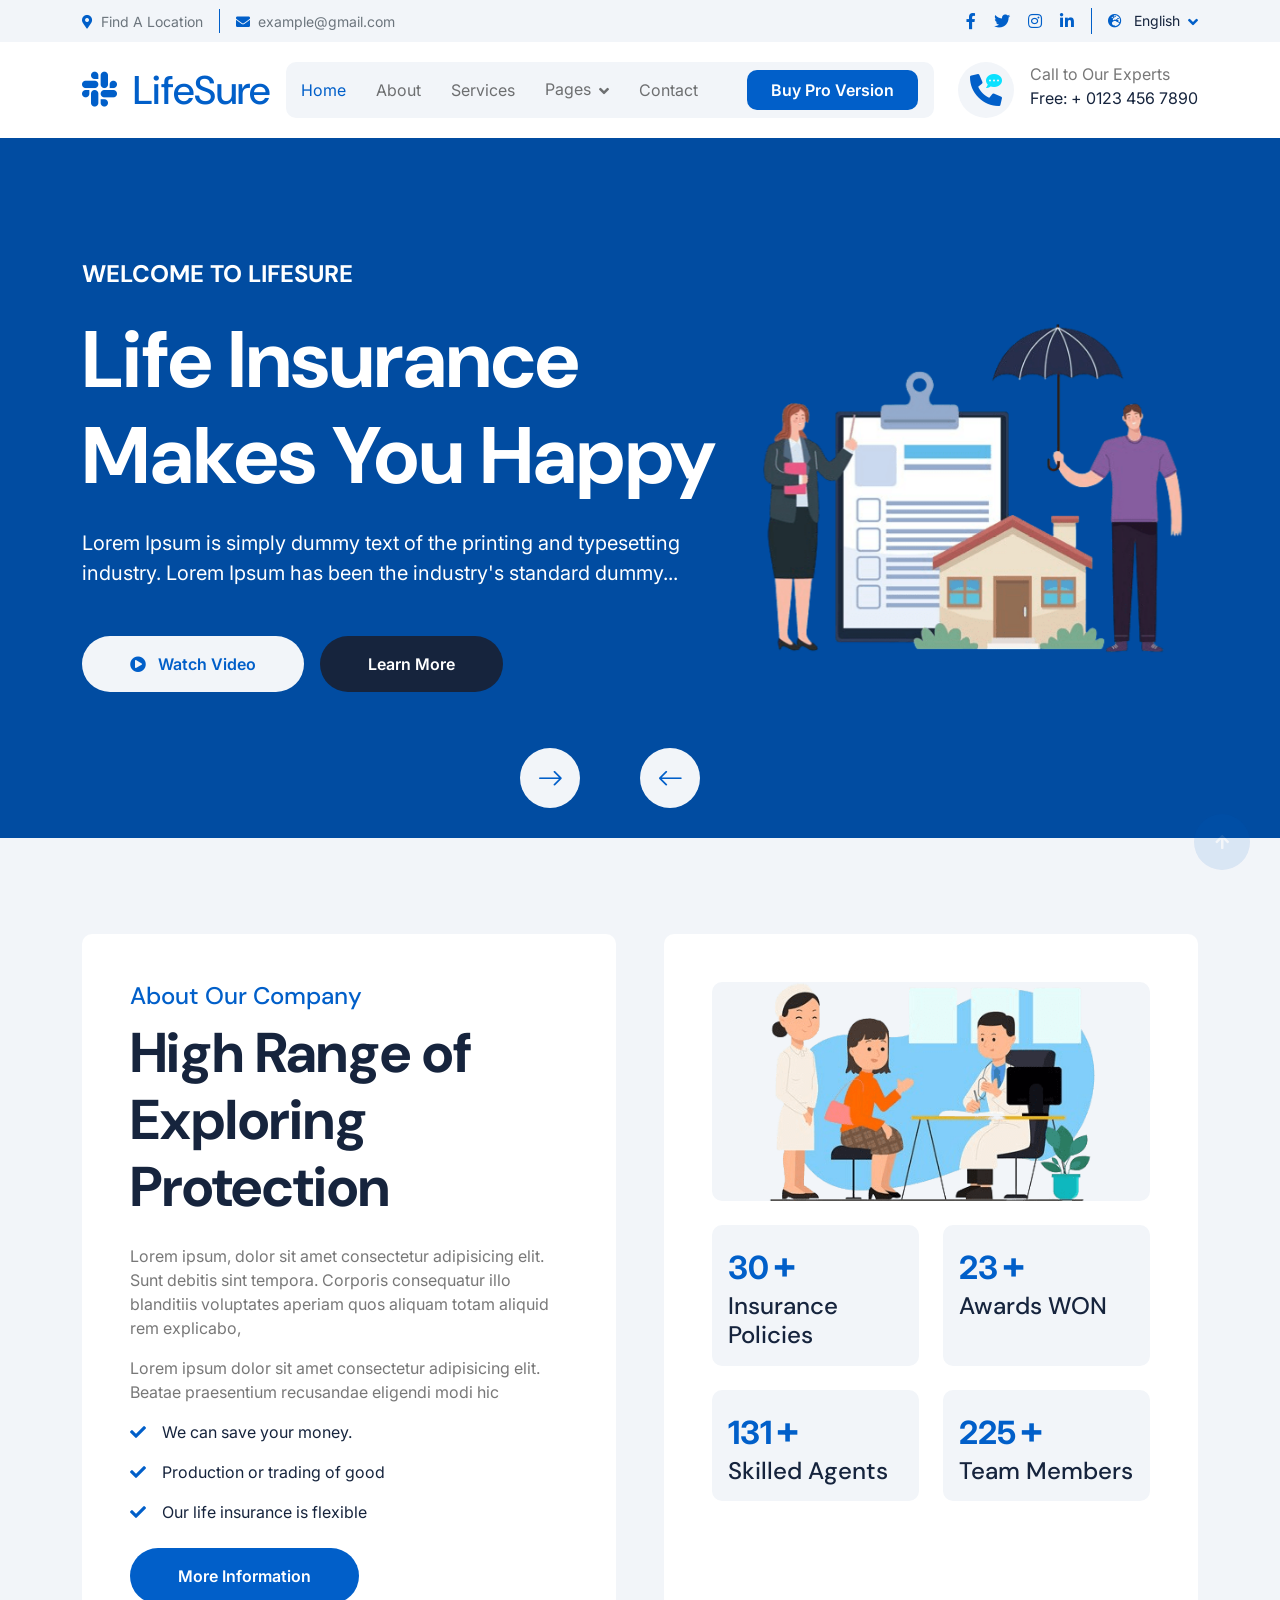
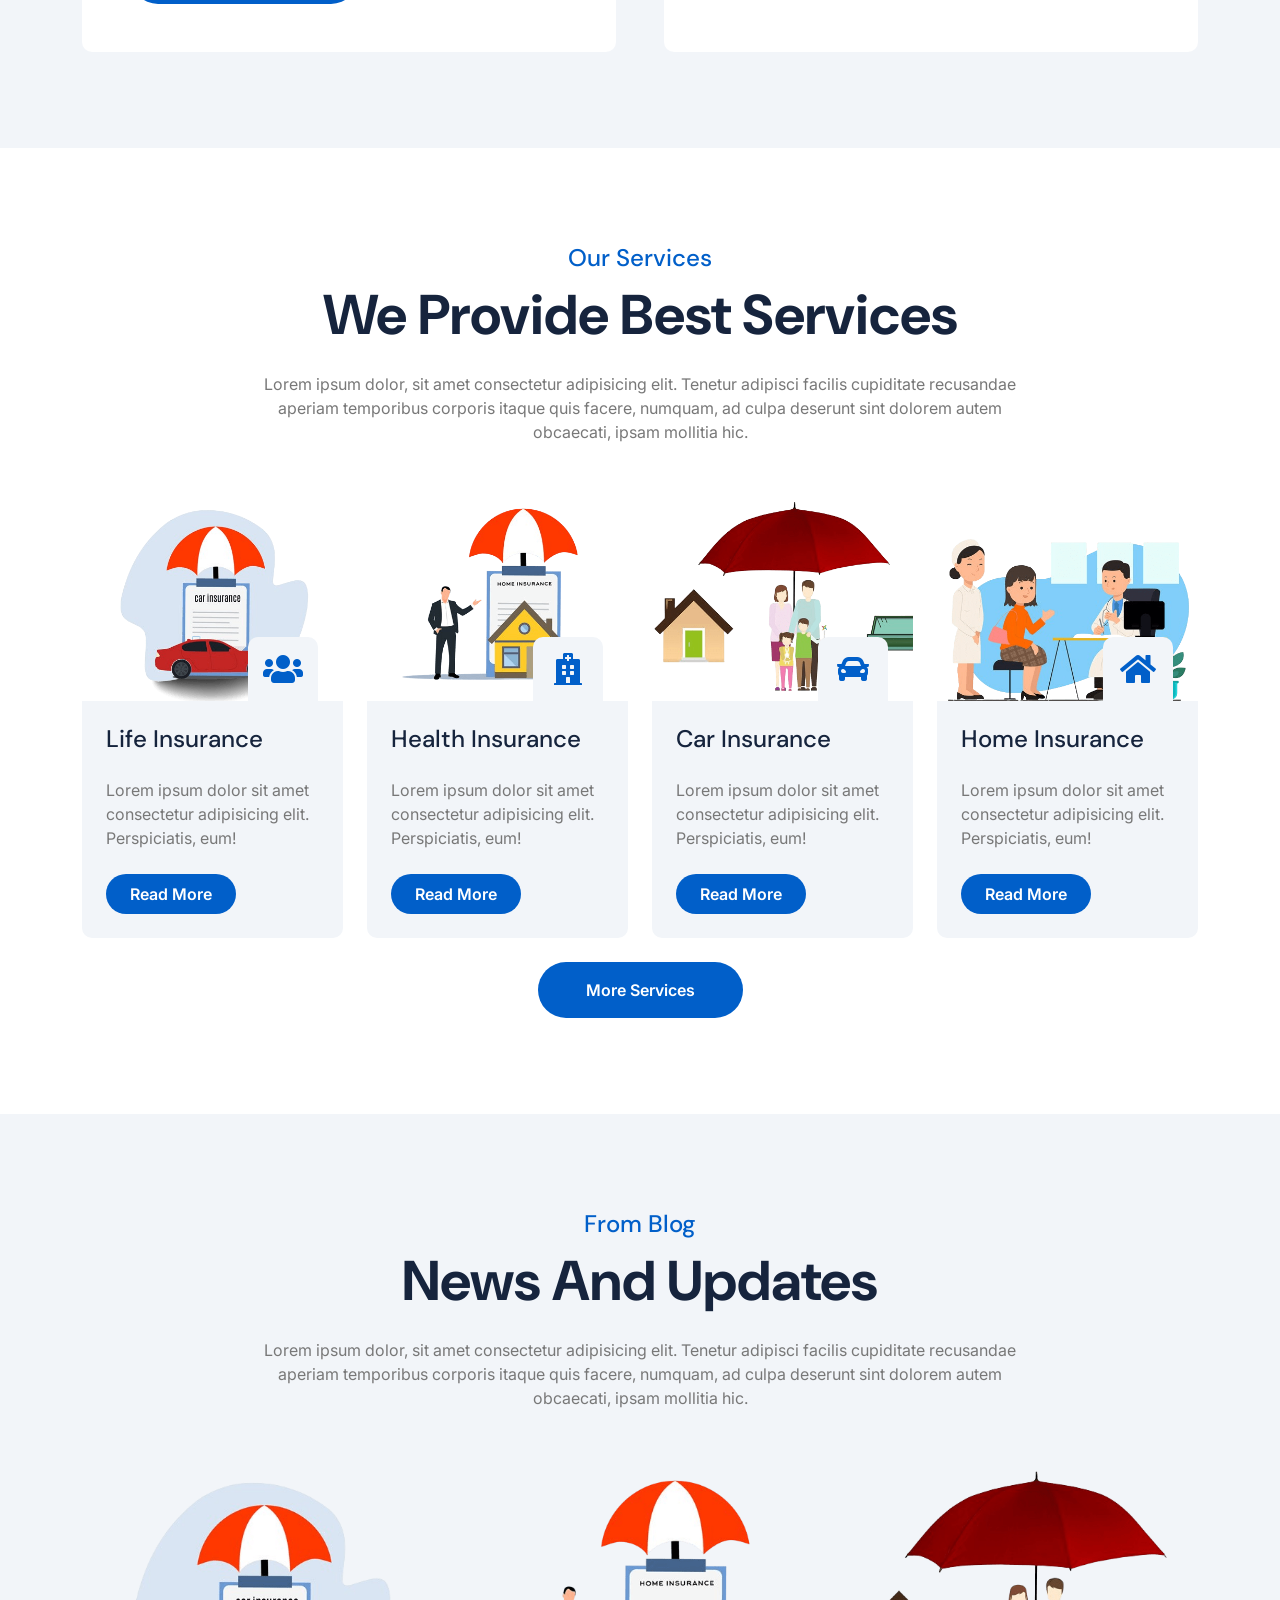
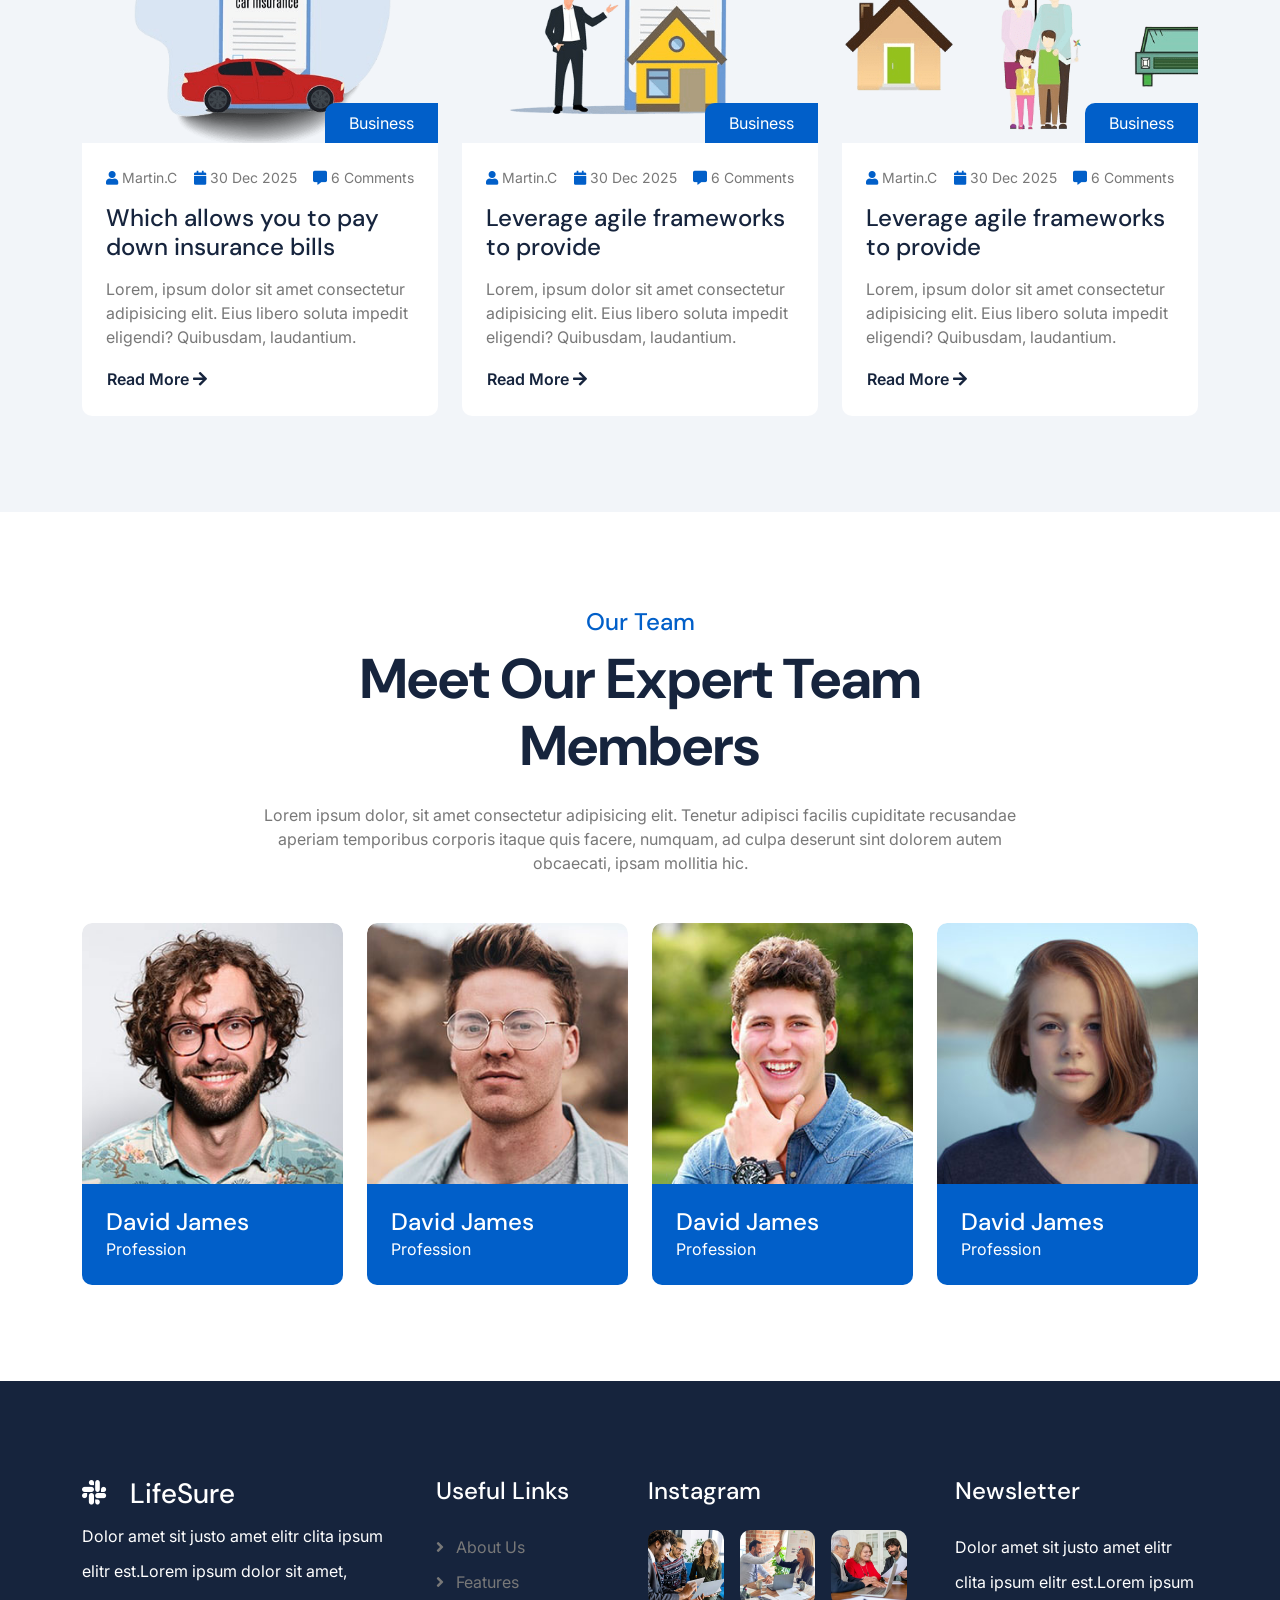
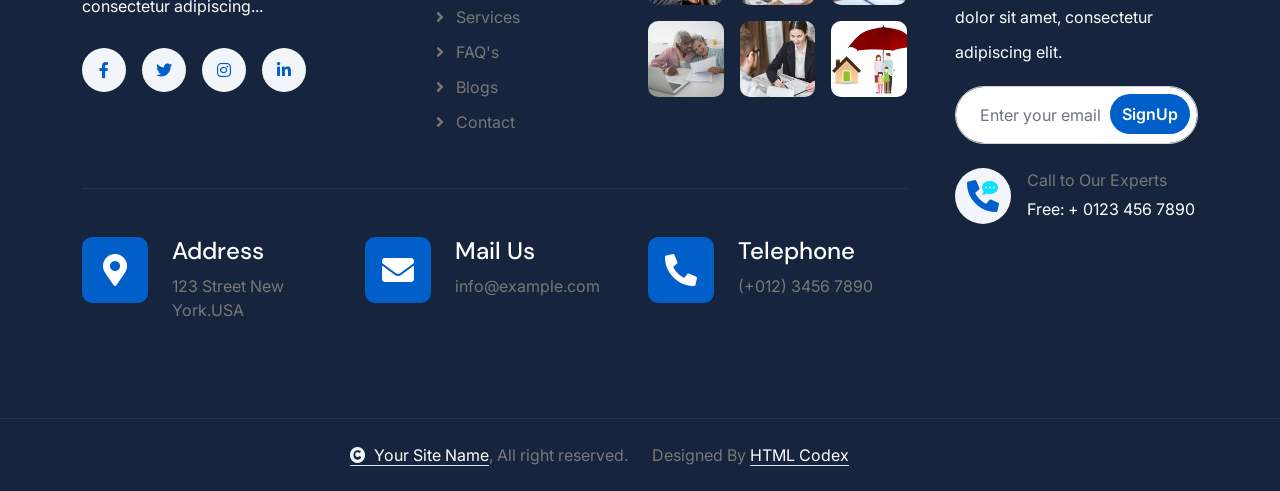
==== index.html @ 74ab8ed5 "initial commit" ====
<!DOCTYPE html>
<html lang="en">

    <head>
        <meta charset="utf-8">
        <title>LifeSure - Life Insurance Website Template</title>
        <meta content="width=device-width, initial-scale=1.0" name="viewport">
        <meta content="" name="keywords">
        <meta content="" name="description">

        <!-- Google Web Fonts -->
        <link rel="preconnect" href="https://fonts.googleapis.com">
        <link rel="preconnect" href="https://fonts.gstatic.com" crossorigin>
        <link href="https://fonts.googleapis.com/css2?family=DM+Sans:ital,opsz,wght@0,9..40,100..1000;1,9..40,100..1000&family=Inter:slnt,wght@-10..0,100..900&display=swap" rel="stylesheet">

        <!-- Icon Font Stylesheet -->
        <link rel="stylesheet" href="https://use.fontawesome.com/releases/v5.15.4/css/all.css"/>
        <link href="https://cdn.jsdelivr.net/npm/bootstrap-icons@1.4.1/font/bootstrap-icons.css" rel="stylesheet">

        <!-- Libraries Stylesheet -->
        <link rel="stylesheet" href="lib/animate/animate.min.css"/>
        <link href="lib/lightbox/css/lightbox.min.css" rel="stylesheet">
        <link href="lib/owlcarousel/assets/owl.carousel.min.css" rel="stylesheet">


        <!-- Customized Bootstrap Stylesheet -->
        <link href="css/bootstrap.min.css" rel="stylesheet">

        <!-- Template Stylesheet -->
        <link href="css/style.css" rel="stylesheet">
    </head>

    <body>

        <!-- Spinner Start -->
        <div id="spinner" class="show bg-white position-fixed translate-middle w-100 vh-100 top-50 start-50 d-flex align-items-center justify-content-center">
            <div class="spinner-border text-primary" style="width: 3rem; height: 3rem;" role="status">
                <span class="sr-only">Loading...</span>
            </div>
        </div>
        <!-- Spinner End -->

        <!-- Topbar Start -->
        <div class="container-fluid topbar px-0 px-lg-4 bg-light py-2 d-none d-lg-block">
            <div class="container">
                <div class="row gx-0 align-items-center">
                    <div class="col-lg-8 text-center text-lg-start mb-lg-0">
                        <div class="d-flex flex-wrap">
                            <div class="border-end border-primary pe-3">
                                <a href="#" class="text-muted small"><i class="fas fa-map-marker-alt text-primary me-2"></i>Find A Location</a>
                            </div>
                            <div class="ps-3">
                                <a href="mailto:example@gmail.com" class="text-muted small"><i class="fas fa-envelope text-primary me-2"></i>example@gmail.com</a>
                            </div>
                        </div>
                    </div>
                    <div class="col-lg-4 text-center text-lg-end">
                        <div class="d-flex justify-content-end">
                            <div class="d-flex border-end border-primary pe-3">
                                <a class="btn p-0 text-primary me-3" href="#"><i class="fab fa-facebook-f"></i></a>
                                <a class="btn p-0 text-primary me-3" href="#"><i class="fab fa-twitter"></i></a>
                                <a class="btn p-0 text-primary me-3" href="#"><i class="fab fa-instagram"></i></a>
                                <a class="btn p-0 text-primary me-0" href="#"><i class="fab fa-linkedin-in"></i></a>
                            </div>
                            <div class="dropdown ms-3">
                                <a href="#" class="dropdown-toggle text-dark" data-bs-toggle="dropdown"><small><i class="fas fa-globe-europe text-primary me-2"></i> English</small></a>
                                <div class="dropdown-menu rounded">
                                    <a href="#" class="dropdown-item">English</a>
                                    <a href="#" class="dropdown-item">Bangla</a>
                                    <a href="#" class="dropdown-item">French</a>
                                    <a href="#" class="dropdown-item">Spanish</a>
                                    <a href="#" class="dropdown-item">Arabic</a>
                                </div>
                            </div>
                        </div>
                    </div>
                </div>
            </div>
        </div>
        <!-- Topbar End -->

        <!-- Navbar & Hero Start -->
        <div class="container-fluid nav-bar px-0 px-lg-4 py-lg-0">
            <div class="container">
                <nav class="navbar navbar-expand-lg navbar-light"> 
                    <a href="#" class="navbar-brand p-0">
                        <h1 class="text-primary mb-0"><i class="fab fa-slack me-2"></i> LifeSure</h1>
                        <!-- <img src="img/logo.png" alt="Logo"> -->
                    </a>
                    <button class="navbar-toggler" type="button" data-bs-toggle="collapse" data-bs-target="#navbarCollapse">
                        <span class="fa fa-bars"></span>
                    </button>
                    <div class="collapse navbar-collapse" id="navbarCollapse">
                        <div class="navbar-nav mx-0 mx-lg-auto">
                            <a href="index.html" class="nav-item nav-link active">Home</a>
                            <a href="about.html" class="nav-item nav-link">About</a>
                            <a href="service.html" class="nav-item nav-link">Services</a>
                            <div class="nav-item dropdown">
                                <a href="#" class="nav-link" data-bs-toggle="dropdown">
                                    <span class="dropdown-toggle">Pages</span>
                                </a>
                                <div class="dropdown-menu">
                                    <a href="blog.html" class="dropdown-item">Our Blog</a>
                                    <a href="team.html" class="dropdown-item">Our team</a>
                                </div>
                            </div>
                            <a href="contact.html" class="nav-item nav-link">Contact</a>
                            <div class="nav-btn px-3">
                                <a href="https://htmlcodex.com/downloading/?item=3422" class="btn btn-primary py-2 px-4 ms-3 flex-shrink-0"> Buy Pro Version</a>
                            </div>
                        </div>
                    </div>
                    <div class="d-none d-xl-flex flex-shrink-0 ps-4">
                        <a href="#" class="btn btn-light btn-lg-square rounded-circle position-relative wow tada" data-wow-delay=".9s">
                            <i class="fa fa-phone-alt fa-2x"></i>
                            <div class="position-absolute" style="top: 7px; right: 12px;">
                                <span><i class="fa fa-comment-dots text-secondary"></i></span>
                            </div>
                        </a>
                        <div class="d-flex flex-column ms-3">
                            <span>Call to Our Experts</span>
                            <a href="tel:+ 0123 456 7890"><span class="text-dark">Free: + 0123 456 7890</span></a>
                        </div>
                    </div>
                </nav>
            </div>
        </div>
        <!-- Navbar & Hero End -->


        <!-- Carousel Start -->
        <div class="header-carousel owl-carousel">
            <div class="header-carousel-item bg-primary">
                <div class="carousel-caption">
                    <div class="container">
                        <div class="row g-4 align-items-center">
                            <div class="col-lg-7 animated fadeInLeft">
                                <div class="text-sm-center text-md-start">
                                    <h4 class="text-white text-uppercase fw-bold mb-4">Welcome To LifeSure</h4>
                                    <h1 class="display-1 text-white mb-4">Life Insurance Makes You Happy</h1>
                                    <p class="mb-5 fs-5">Lorem Ipsum is simply dummy text of the printing and typesetting industry. Lorem Ipsum has been the industry's standard dummy... 
                                    </p>
                                    <div class="d-flex justify-content-center justify-content-md-start flex-shrink-0 mb-4">
                                        <a class="btn btn-light rounded-pill py-3 px-4 px-md-5 me-2" href="#"><i class="fas fa-play-circle me-2"></i> Watch Video</a>
                                        <a class="btn btn-dark rounded-pill py-3 px-4 px-md-5 ms-2" href="#">Learn More</a>
                                    </div>
                                </div>
                            </div>
                            <div class="col-lg-5 animated fadeInRight">
                                <div class="calrousel-img" style="object-fit: cover;">
                                    <img src="img/carousel-2.png" class="img-fluid w-100" alt="">
                                </div>
                            </div>
                        </div>
                    </div>
                </div>
            </div>
            <div class="header-carousel-item bg-primary">
                <div class="carousel-caption">
                    <div class="container">
                        <div class="row gy-4 gy-lg-0 gx-0 gx-lg-5 align-items-center">
                            <div class="col-lg-5 animated fadeInLeft">
                                <div class="calrousel-img">
                                    <img src="img/carousel-2.png" class="img-fluid w-100" alt="">
                                </div>
                            </div>
                            <div class="col-lg-7 animated fadeInRight">
                                <div class="text-sm-center text-md-end">
                                    <h4 class="text-white text-uppercase fw-bold mb-4">Welcome To LifeSure</h4>
                                    <h1 class="display-1 text-white mb-4">Life Insurance Makes You Happy</h1>
                                    <p class="mb-5 fs-5">Lorem Ipsum is simply dummy text of the printing and typesetting industry. Lorem Ipsum has been the industry's standard dummy... 
                                    </p>
                                    <div class="d-flex justify-content-center justify-content-md-end flex-shrink-0 mb-4">
                                        <a class="btn btn-light rounded-pill py-3 px-4 px-md-5 me-2" href="#"><i class="fas fa-play-circle me-2"></i> Watch Video</a>
                                        <a class="btn btn-dark rounded-pill py-3 px-4 px-md-5 ms-2" href="#">Learn More</a>
                                    </div>
                                </div>
                            </div>
                        </div>
                    </div>
                </div>
            </div>
        </div>
        <!-- Carousel End -->

        <!-- About Start -->
        <div class="container-fluid bg-light about py-5">
            <div class="container py-5">
                <div class="row g-5">
                    <div class="col-xl-6 wow fadeInLeft" data-wow-delay="0.2s">
                        <div class="about-item-content bg-white rounded p-5 h-100">
                            <h4 class="text-primary">About Our Company</h4>
                            <h1 class="display-4 mb-4">High Range of Exploring Protection</h1>
                            <p>Lorem ipsum, dolor sit amet consectetur adipisicing elit. Sunt debitis sint tempora. Corporis consequatur illo blanditiis voluptates aperiam quos aliquam totam aliquid rem explicabo,
                            </p>
                            <p>Lorem ipsum dolor sit amet consectetur adipisicing elit. Beatae praesentium recusandae eligendi modi hic
                            </p>
                            <p class="text-dark"><i class="fa fa-check text-primary me-3"></i>We can save your money.</p>
                            <p class="text-dark"><i class="fa fa-check text-primary me-3"></i>Production or trading of good</p>
                            <p class="text-dark mb-4"><i class="fa fa-check text-primary me-3"></i>Our life insurance is flexible</p>
                            <a class="btn btn-primary rounded-pill py-3 px-5" href="#">More Information</a>
                        </div>
                    </div>
                    <div class="col-xl-6 wow fadeInRight" data-wow-delay="0.2s">
                        <div class="bg-white rounded p-5 h-100">
                            <div class="row g-4 justify-content-center">
                                <div class="col-12">
                                    <div class="rounded bg-light">
                                        <img src="img/about-1.png" class="img-fluid rounded w-100" alt="">
                                    </div>
                                </div>
                                <div class="col-sm-6">
                                    <div class="counter-item bg-light rounded p-3 h-100">
                                        <div class="counter-counting">
                                            <span class="text-primary fs-2 fw-bold" data-toggle="counter-up">129</span>
                                            <span class="h1 fw-bold text-primary">+</span>
                                        </div>
                                        <h4 class="mb-0 text-dark">Insurance Policies</h4>
                                    </div>
                                </div>
                                <div class="col-sm-6">
                                    <div class="counter-item bg-light rounded p-3 h-100">
                                        <div class="counter-counting">
                                            <span class="text-primary fs-2 fw-bold" data-toggle="counter-up">99</span>
                                            <span class="h1 fw-bold text-primary">+</span>
                                        </div>
                                        <h4 class="mb-0 text-dark">Awards WON</h4>
                                    </div>
                                </div>
                                <div class="col-sm-6">
                                    <div class="counter-item bg-light rounded p-3 h-100">
                                        <div class="counter-counting">
                                            <span class="text-primary fs-2 fw-bold" data-toggle="counter-up">556</span>
                                            <span class="h1 fw-bold text-primary">+</span>
                                        </div>
                                        <h4 class="mb-0 text-dark">Skilled Agents</h4>
                                    </div>
                                </div>
                                <div class="col-sm-6">
                                    <div class="counter-item bg-light rounded p-3 h-100">
                                        <div class="counter-counting">
                                            <span class="text-primary fs-2 fw-bold" data-toggle="counter-up">967</span>
                                            <span class="h1 fw-bold text-primary">+</span>
                                        </div>
                                        <h4 class="mb-0 text-dark">Team Members</h4>
                                    </div>
                                </div>
                            </div>
                        </div>
                    </div>
                </div>
            </div>
        </div>
        <!-- About End -->

        <!-- Service Start -->
        <div class="container-fluid service py-5">
            <div class="container py-5">
                <div class="text-center mx-auto pb-5 wow fadeInUp" data-wow-delay="0.2s" style="max-width: 800px;">
                    <h4 class="text-primary">Our Services</h4>
                    <h1 class="display-4 mb-4">We Provide Best Services</h1>
                    <p class="mb-0">Lorem ipsum dolor, sit amet consectetur adipisicing elit. Tenetur adipisci facilis cupiditate recusandae aperiam temporibus corporis itaque quis facere, numquam, ad culpa deserunt sint dolorem autem obcaecati, ipsam mollitia hic.
                    </p>
                </div>
                <div class="row g-4 justify-content-center">
                    <div class="col-md-6 col-lg-6 col-xl-3 wow fadeInUp" data-wow-delay="0.2s">
                        <div class="service-item">
                            <div class="service-img">
                                <img src="img/blog-1.png" class="img-fluid rounded-top w-100" alt="">
                                <div class="service-icon p-3">
                                    <i class="fa fa-users fa-2x"></i>
                                </div>
                            </div>
                            <div class="service-content p-4">
                                <div class="service-content-inner">
                                    <a href="#" class="d-inline-block h4 mb-4">Life Insurance</a>
                                    <p class="mb-4">Lorem ipsum dolor sit amet consectetur adipisicing elit. Perspiciatis, eum!</p>
                                    <a class="btn btn-primary rounded-pill py-2 px-4" href="#">Read More</a>
                                </div>
                            </div>
                        </div>
                    </div>
                    <div class="col-md-6 col-lg-6 col-xl-3 wow fadeInUp" data-wow-delay="0.4s">
                        <div class="service-item">
                            <div class="service-img">
                                <img src="img/blog-2.png" class="img-fluid rounded-top w-100" alt="">
                                <div class="service-icon p-3">
                                    <i class="fa fa-hospital fa-2x"></i>
                                </div>
                            </div>
                            <div class="service-content p-4">
                                <div class="service-content-inner">
                                    <a href="#" class="d-inline-block h4 mb-4">Health Insurance</a>
                                    <p class="mb-4">Lorem ipsum dolor sit amet consectetur adipisicing elit. Perspiciatis, eum!</p>
                                    <a class="btn btn-primary rounded-pill py-2 px-4" href="#">Read More</a>
                                </div>
                            </div>
                        </div>
                    </div>
                    <div class="col-md-6 col-lg-6 col-xl-3 wow fadeInUp" data-wow-delay="0.6s">
                        <div class="service-item">
                            <div class="service-img">
                                <img src="img/blog-3.png" class="img-fluid rounded-top w-100" alt="">
                                <div class="service-icon p-3">
                                    <i class="fa fa-car fa-2x"></i>
                                </div>
                            </div>
                            <div class="service-content p-4">
                                <div class="service-content-inner">
                                    <a href="#" class="d-inline-block h4 mb-4">Car Insurance</a>
                                    <p class="mb-4">Lorem ipsum dolor sit amet consectetur adipisicing elit. Perspiciatis, eum!</p>
                                    <a class="btn btn-primary rounded-pill py-2 px-4" href="#">Read More</a>
                                </div>
                            </div>
                        </div>
                    </div>
                    <div class="col-md-6 col-lg-6 col-xl-3 wow fadeInUp" data-wow-delay="0.8s">
                        <div class="service-item">
                            <div class="service-img">
                                <img src="img/blog-4.png" class="img-fluid rounded-top w-100" alt="">
                                <div class="service-icon p-3">
                                    <i class="fa fa-home fa-2x"></i>
                                </div>
                            </div>
                            <div class="service-content p-4">
                                <div class="service-content-inner">
                                    <a href="#" class="d-inline-block h4 mb-4">Home Insurance</a>
                                    <p class="mb-4">Lorem ipsum dolor sit amet consectetur adipisicing elit. Perspiciatis, eum!</p>
                                    <a class="btn btn-primary rounded-pill py-2 px-4" href="#">Read More</a>
                                </div>
                            </div>
                        </div>
                    </div>
                    <div class="col-12 text-center wow fadeInUp" data-wow-delay="0.2s">
                        <a class="btn btn-primary rounded-pill py-3 px-5" href="#">More Services</a>
                    </div>
                </div>
            </div>
        </div>
        <!-- Service End -->

        <!-- Blog Start -->
        <div class="container-fluid blog bg-light py-5">
            <div class="container py-5">
                <div class="text-center mx-auto pb-5 wow fadeInUp" data-wow-delay="0.2s" style="max-width: 800px;">
                    <h4 class="text-primary">From Blog</h4>
                    <h1 class="display-4 mb-4">News And Updates</h1>
                    <p class="mb-0">Lorem ipsum dolor, sit amet consectetur adipisicing elit. Tenetur adipisci facilis cupiditate recusandae aperiam temporibus corporis itaque quis facere, numquam, ad culpa deserunt sint dolorem autem obcaecati, ipsam mollitia hic.
                    </p>
                </div>
                <div class="row g-4 justify-content-center">
                    <div class="col-lg-6 col-xl-4 wow fadeInUp" data-wow-delay="0.2s">
                        <div class="blog-item">
                            <div class="blog-img">
                                <img src="img/blog-1.png" class="img-fluid rounded-top w-100" alt="">
                                <div class="blog-categiry py-2 px-4">
                                    <span>Business</span>
                                </div>
                            </div>
                            <div class="blog-content p-4">
                                <div class="blog-comment d-flex justify-content-between mb-3">
                                    <div class="small"><span class="fa fa-user text-primary"></span> Martin.C</div>
                                    <div class="small"><span class="fa fa-calendar text-primary"></span> 30 Dec 2025</div>
                                    <div class="small"><span class="fa fa-comment-alt text-primary"></span> 6 Comments</div>
                                </div>
                                <a href="#" class="h4 d-inline-block mb-3">Which allows you to pay down insurance bills</a>
                                <p class="mb-3">Lorem, ipsum dolor sit amet consectetur adipisicing elit. Eius libero soluta impedit eligendi? Quibusdam, laudantium.</p>
                                <a href="#" class="btn p-0">Read More  <i class="fa fa-arrow-right"></i></a>
                            </div>
                        </div>
                    </div>
                    <div class="col-lg-6 col-xl-4 wow fadeInUp" data-wow-delay="0.4s">
                        <div class="blog-item">
                            <div class="blog-img">
                                <img src="img/blog-2.png" class="img-fluid rounded-top w-100" alt="">
                                <div class="blog-categiry py-2 px-4">
                                    <span>Business</span>
                                </div>
                            </div>
                            <div class="blog-content p-4">
                                <div class="blog-comment d-flex justify-content-between mb-3">
                                    <div class="small"><span class="fa fa-user text-primary"></span> Martin.C</div>
                                    <div class="small"><span class="fa fa-calendar text-primary"></span> 30 Dec 2025</div>
                                    <div class="small"><span class="fa fa-comment-alt text-primary"></span> 6 Comments</div>
                                </div>
                                <a href="#" class="h4 d-inline-block mb-3">Leverage agile frameworks to provide</a>
                                <p class="mb-3">Lorem, ipsum dolor sit amet consectetur adipisicing elit. Eius libero soluta impedit eligendi? Quibusdam, laudantium.</p>
                                <a href="#" class="btn p-0">Read More  <i class="fa fa-arrow-right"></i></a>
                            </div>
                        </div>
                    </div>
                    <div class="col-lg-6 col-xl-4 wow fadeInUp" data-wow-delay="0.6s">
                        <div class="blog-item">
                            <div class="blog-img">
                                <img src="img/blog-3.png" class="img-fluid rounded-top w-100" alt="">
                                <div class="blog-categiry py-2 px-4">
                                    <span>Business</span>
                                </div>
                            </div>
                            <div class="blog-content p-4">
                                <div class="blog-comment d-flex justify-content-between mb-3">
                                    <div class="small"><span class="fa fa-user text-primary"></span> Martin.C</div>
                                    <div class="small"><span class="fa fa-calendar text-primary"></span> 30 Dec 2025</div>
                                    <div class="small"><span class="fa fa-comment-alt text-primary"></span> 6 Comments</div>
                                </div>
                                <a href="#" class="h4 d-inline-block mb-3">Leverage agile frameworks to provide</a>
                                <p class="mb-3">Lorem, ipsum dolor sit amet consectetur adipisicing elit. Eius libero soluta impedit eligendi? Quibusdam, laudantium.</p>
                                <a href="#" class="btn p-0">Read More  <i class="fa fa-arrow-right"></i></a>
                            </div>
                        </div>
                    </div>
                </div>
            </div>
        </div>
        <!-- Blog End -->

        <!-- Team Start -->
        <div class="container-fluid team py-5">
            <div class="container py-5">
                <div class="text-center mx-auto pb-5 wow fadeInUp" data-wow-delay="0.2s" style="max-width: 800px;">
                    <h4 class="text-primary">Our Team</h4>
                    <h1 class="display-4 mb-4">Meet Our Expert Team Members</h1>
                    <p class="mb-0">Lorem ipsum dolor, sit amet consectetur adipisicing elit. Tenetur adipisci facilis cupiditate recusandae aperiam temporibus corporis itaque quis facere, numquam, ad culpa deserunt sint dolorem autem obcaecati, ipsam mollitia hic.
                    </p>
                </div>
                <div class="row g-4">
                    <div class="col-md-6 col-lg-6 col-xl-3 wow fadeInUp" data-wow-delay="0.2s">
                        <div class="team-item">
                            <div class="team-img">
                                <img src="img/team-1.jpg" class="img-fluid rounded-top w-100" alt="">
                                <div class="team-icon">
                                    <a class="btn btn-primary btn-sm-square rounded-pill mb-2" href=""><i class="fab fa-facebook-f"></i></a>
                                    <a class="btn btn-primary btn-sm-square rounded-pill mb-2" href=""><i class="fab fa-twitter"></i></a>
                                    <a class="btn btn-primary btn-sm-square rounded-pill mb-2" href=""><i class="fab fa-linkedin-in"></i></a>
                                    <a class="btn btn-primary btn-sm-square rounded-pill mb-0" href=""><i class="fab fa-instagram"></i></a>
                                </div>
                            </div>
                            <div class="team-title p-4">
                                <h4 class="mb-0">David James</h4>
                                <p class="mb-0">Profession</p>
                            </div>
                        </div>
                    </div>
                    <div class="col-md-6 col-lg-6 col-xl-3 wow fadeInUp" data-wow-delay="0.4s">
                        <div class="team-item">
                            <div class="team-img">
                                <img src="img/team-2.jpg" class="img-fluid rounded-top w-100" alt="">
                                <div class="team-icon">
                                    <a class="btn btn-primary btn-sm-square rounded-pill mb-2" href=""><i class="fab fa-facebook-f"></i></a>
                                    <a class="btn btn-primary btn-sm-square rounded-pill mb-2" href=""><i class="fab fa-twitter"></i></a>
                                    <a class="btn btn-primary btn-sm-square rounded-pill mb-2" href=""><i class="fab fa-linkedin-in"></i></a>
                                    <a class="btn btn-primary btn-sm-square rounded-pill mb-0" href=""><i class="fab fa-instagram"></i></a>
                                </div>
                            </div>
                            <div class="team-title p-4">
                                <h4 class="mb-0">David James</h4>
                                <p class="mb-0">Profession</p>
                            </div>
                        </div>
                    </div>
                    <div class="col-md-6 col-lg-6 col-xl-3 wow fadeInUp" data-wow-delay="0.6s">
                        <div class="team-item">
                            <div class="team-img">
                                <img src="img/team-3.jpg" class="img-fluid rounded-top w-100" alt="">
                                <div class="team-icon">
                                    <a class="btn btn-primary btn-sm-square rounded-pill mb-2" href=""><i class="fab fa-facebook-f"></i></a>
                                    <a class="btn btn-primary btn-sm-square rounded-pill mb-2" href=""><i class="fab fa-twitter"></i></a>
                                    <a class="btn btn-primary btn-sm-square rounded-pill mb-2" href=""><i class="fab fa-linkedin-in"></i></a>
                                    <a class="btn btn-primary btn-sm-square rounded-pill mb-0" href=""><i class="fab fa-instagram"></i></a>
                                </div>
                            </div>
                            <div class="team-title p-4">
                                <h4 class="mb-0">David James</h4>
                                <p class="mb-0">Profession</p>
                            </div>
                        </div>
                    </div>
                    <div class="col-md-6 col-lg-6 col-xl-3 wow fadeInUp" data-wow-delay="0.8s">
                        <div class="team-item">
                            <div class="team-img">
                                <img src="img/team-4.jpg" class="img-fluid rounded-top w-100" alt="">
                                <div class="team-icon">
                                    <a class="btn btn-primary btn-sm-square rounded-pill mb-2" href=""><i class="fab fa-facebook-f"></i></a>
                                    <a class="btn btn-primary btn-sm-square rounded-pill mb-2" href=""><i class="fab fa-twitter"></i></a>
                                    <a class="btn btn-primary btn-sm-square rounded-pill mb-2" href=""><i class="fab fa-linkedin-in"></i></a>
                                    <a class="btn btn-primary btn-sm-square rounded-pill mb-0" href=""><i class="fab fa-instagram"></i></a>
                                </div>
                            </div>
                            <div class="team-title p-4">
                                <h4 class="mb-0">David James</h4>
                                <p class="mb-0">Profession</p>
                            </div>
                        </div>
                    </div>
                </div>
            </div>
        </div>
        <!-- Team End -->


        <!-- Footer Start -->
        <div class="container-fluid footer py-5 wow fadeIn" data-wow-delay="0.2s">
            <div class="container py-5">
                <div class="row g-5">
                    <div class="col-xl-9">
                        <div class="mb-5">
                            <div class="row g-4">
                                <div class="col-md-6 col-lg-6 col-xl-5">
                                    <div class="footer-item">
                                        <a href="index.html" class="p-0">
                                            <h3 class="text-white"><i class="fab fa-slack me-3"></i> LifeSure</h3>
                                            <!-- <img src="img/logo.png" alt="Logo"> -->
                                        </a>
                                        <p class="text-white mb-4">Dolor amet sit justo amet elitr clita ipsum elitr est.Lorem ipsum dolor sit amet, consectetur adipiscing...</p>
                                        <div class="footer-btn d-flex">
                                            <a class="btn btn-md-square rounded-circle me-3" href="#"><i class="fab fa-facebook-f"></i></a>
                                            <a class="btn btn-md-square rounded-circle me-3" href="#"><i class="fab fa-twitter"></i></a>
                                            <a class="btn btn-md-square rounded-circle me-3" href="#"><i class="fab fa-instagram"></i></a>
                                            <a class="btn btn-md-square rounded-circle me-0" href="#"><i class="fab fa-linkedin-in"></i></a>
                                        </div>
                                    </div>
                                </div>
                                <div class="col-md-6 col-lg-6 col-xl-3">
                                    <div class="footer-item">
                                        <h4 class="text-white mb-4">Useful Links</h4>
                                        <a href="#"><i class="fas fa-angle-right me-2"></i> About Us</a>
                                        <a href="#"><i class="fas fa-angle-right me-2"></i> Features</a>
                                        <a href="#"><i class="fas fa-angle-right me-2"></i> Services</a>
                                        <a href="#"><i class="fas fa-angle-right me-2"></i> FAQ's</a>
                                        <a href="#"><i class="fas fa-angle-right me-2"></i> Blogs</a>
                                        <a href="#"><i class="fas fa-angle-right me-2"></i> Contact</a>
                                    </div>
                                </div>
                                <div class="col-md-6 col-lg-6 col-xl-4">
                                    <div class="footer-item">
                                        <h4 class="mb-4 text-white">Instagram</h4>
                                        <div class="row g-3">
                                            <div class="col-4">
                                                <div class="footer-instagram rounded">
                                                    <img src="img/instagram-footer-1.jpg" class="img-fluid w-100" alt="">
                                                    <div class="footer-search-icon">
                                                        <a href="img/instagram-footer-1.jpg" data-lightbox="footerInstagram-1" class="my-auto"><i class="fas fa-link text-white"></i></a>
                                                    </div>
                                                </div>
                                           </div>
                                           <div class="col-4">
                                                <div class="footer-instagram rounded">
                                                    <img src="img/instagram-footer-2.jpg" class="img-fluid w-100" alt="">
                                                    <div class="footer-search-icon">
                                                        <a href="img/instagram-footer-2.jpg" data-lightbox="footerInstagram-2" class="my-auto"><i class="fas fa-link text-white"></i></a>
                                                    </div>
                                                </div>
                                           </div>
                                            <div class="col-4">
                                                <div class="footer-instagram rounded">
                                                    <img src="img/instagram-footer-3.jpg" class="img-fluid w-100" alt="">
                                                    <div class="footer-search-icon">
                                                        <a href="img/instagram-footer-3.jpg" data-lightbox="footerInstagram-3" class="my-auto"><i class="fas fa-link text-white"></i></a>
                                                    </div>
                                                </div>
                                           </div>
                                            <div class="col-4">
                                                <div class="footer-instagram rounded">
                                                    <img src="img/instagram-footer-4.jpg" class="img-fluid w-100" alt="">
                                                    <div class="footer-search-icon">
                                                        <a href="img/instagram-footer-4.jpg" data-lightbox="footerInstagram-4" class="my-auto"><i class="fas fa-link text-white"></i></a>
                                                    </div>
                                                </div>
                                           </div>
                                            <div class="col-4">
                                                <div class="footer-instagram rounded">
                                                    <img src="img/instagram-footer-5.jpg" class="img-fluid w-100" alt="">
                                                    <div class="footer-search-icon">
                                                        <a href="img/instagram-footer-5.jpg" data-lightbox="footerInstagram-5" class="my-auto"><i class="fas fa-link text-white"></i></a>
                                                    </div>
                                                </div>
                                           </div>
                                           <div class="col-4">
                                                <div class="footer-instagram rounded">
                                                    <img src="img/instagram-footer-6.jpg" class="img-fluid w-100" alt="">
                                                    <div class="footer-search-icon">
                                                        <a href="img/instagram-footer-6.jpg" data-lightbox="footerInstagram-6" class="my-auto"><i class="fas fa-link text-white"></i></a>
                                                    </div>
                                                </div>
                                            </div>
                                        </div>
                                    </div>
                                </div>
                            </div>
                        </div>
                        <div class="pt-5" style="border-top: 1px solid rgba(255, 255, 255, 0.08);">
                            <div class="row g-0">
                                <div class="col-12">
                                    <div class="row g-4">
                                        <div class="col-lg-6 col-xl-4">
                                            <div class="d-flex">
                                                <div class="btn-xl-square bg-primary text-white rounded p-4 me-4">
                                                    <i class="fas fa-map-marker-alt fa-2x"></i>
                                                </div>
                                                <div>
                                                    <h4 class="text-white">Address</h4>
                                                    <p class="mb-0">123 Street New York.USA</p>
                                                </div>
                                            </div>
                                        </div>
                                        <div class="col-lg-6 col-xl-4">
                                            <div class="d-flex">
                                                <div class="btn-xl-square bg-primary text-white rounded p-4 me-4">
                                                    <i class="fas fa-envelope fa-2x"></i>
                                                </div>
                                                <div>
                                                    <h4 class="text-white">Mail Us</h4>
                                                    <p class="mb-0">info@example.com</p>
                                                </div>
                                            </div>
                                        </div>
                                        <div class="col-lg-6 col-xl-4">
                                            <div class="d-flex">
                                                <div class="btn-xl-square bg-primary text-white rounded p-4 me-4">
                                                    <i class="fa fa-phone-alt fa-2x"></i>
                                                </div>
                                                <div>
                                                    <h4 class="text-white">Telephone</h4>
                                                    <p class="mb-0">(+012) 3456 7890</p>
                                                </div>
                                            </div>
                                        </div>
                                    </div>
                                </div>
                            </div>
                        </div>
                    </div>
                    
                    <div class="col-xl-3">
                        <div class="footer-item">
                            <h4 class="text-white mb-4">Newsletter</h4>
                            <p class="text-white mb-3">Dolor amet sit justo amet elitr clita ipsum elitr est.Lorem ipsum dolor sit amet, consectetur adipiscing elit.</p>
                            <div class="position-relative rounded-pill mb-4">
                                <input class="form-control rounded-pill w-100 py-3 ps-4 pe-5" type="text" placeholder="Enter your email">
                                <button type="button" class="btn btn-primary rounded-pill position-absolute top-0 end-0 py-2 mt-2 me-2">SignUp</button>
                            </div>
                            <div class="d-flex flex-shrink-0">
                                <div class="footer-btn">
                                    <a href="#" class="btn btn-lg-square rounded-circle position-relative wow tada" data-wow-delay=".9s">
                                        <i class="fa fa-phone-alt fa-2x"></i>
                                        <div class="position-absolute" style="top: 2px; right: 12px;">
                                            <span><i class="fa fa-comment-dots text-secondary"></i></span>
                                        </div>
                                    </a>
                                </div>
                                <div class="d-flex flex-column ms-3 flex-shrink-0">
                                    <span>Call to Our Experts</span>
                                    <a href="tel:+ 0123 456 7890"><span class="text-white">Free: + 0123 456 7890</span></a>
                                </div>
                            </div>
                        </div>
                    </div>
                </div>
            </div>
        </div>
        <!-- Footer End -->
        
        <!-- Copyright Start -->
        <div class="container-fluid copyright py-4">
            <div class="container">
                <div class="row g-4 align-items-center">
                    <div class="col-md-6 text-center text-md-end mb-md-0">
                        <span class="text-body"><a href="#" class="border-bottom text-white"><i class="fas fa-copyright text-light me-2"></i>Your Site Name</a>, All right reserved.</span>
                    </div>
                    <div class="col-md-6 text-center text-md-start text-body">
                        <!--/*** The author’s attribution link must remain intact in the template. ***/-->
                        <!--/*** If you wish to remove this credit link, please purchase the Pro Version . ***/-->
                        Designed By <a class="border-bottom text-white" href="https://htmlcodex.com">HTML Codex</a>
                    </div>
                </div>
            </div>
        </div>
        <!-- Copyright End -->


        <!-- Back to Top -->
        <a href="#" class="btn btn-primary btn-lg-square rounded-circle back-to-top"><i class="fa fa-arrow-up"></i></a>   

        
        <!-- JavaScript Libraries -->
        <script src="https://ajax.googleapis.com/ajax/libs/jquery/3.6.4/jquery.min.js"></script>
        <script src="https://cdn.jsdelivr.net/npm/bootstrap@5.0.0/dist/js/bootstrap.bundle.min.js"></script>
        <script src="lib/wow/wow.min.js"></script>
        <script src="lib/easing/easing.min.js"></script>
        <script src="lib/waypoints/waypoints.min.js"></script>
        <script src="lib/counterup/counterup.min.js"></script>
        <script src="lib/lightbox/js/lightbox.min.js"></script>
        <script src="lib/owlcarousel/owl.carousel.min.js"></script>
        

        <!-- Template Javascript -->
        <script src="js/main.js"></script>
    </body>

</html>
---- css/style.css ----
/*** Spinner Start ***/
#spinner {
    opacity: 0;
    visibility: hidden;
    transition: opacity .5s ease-out, visibility 0s linear .5s;
    z-index: 99999;
}

#spinner.show {
    transition: opacity .5s ease-out, visibility 0s linear 0s;
    visibility: visible;
    opacity: 1;
}
/*** Spinner End ***/

.back-to-top {
    position: fixed;
    right: 30px;
    bottom: 30px;
    transition: 0.5s;
    z-index: 99;
}


/*** Button Start ***/
.btn {
    font-weight: 600;
    transition: .5s;
}

.btn-square {
    width: 32px;
    height: 32px;
}

.btn-sm-square {
    width: 34px;
    height: 34px;
}

.btn-md-square {
    width: 44px;
    height: 44px;
}

.btn-lg-square {
    width: 56px;
    height: 56px;
}

.btn-xl-square {
    width: 66px;
    height: 66px;
}

.btn-square,
.btn-sm-square,
.btn-md-square,
.btn-lg-square,
.btn-xl-square {
    padding: 0;
    display: flex;
    align-items: center;
    justify-content: center;
    font-weight: normal;
}

.btn.btn-primary {
    color: var(--bs-white);
    border: none;
}

.btn.btn-primary:hover {
    background: var(--bs-dark);
    color: var(--bs-white);
}

.btn.btn-light {
    color: var(--bs-primary);
    border: none;
}

.btn.btn-light:hover {
    color: var(--bs-white);
    background: var(--bs-dark);
}

.btn.btn-dark {
    color: var(--bs-white);
    border: none;
}

.btn.btn-dark:hover {
    color: var(--bs-primary);
    background: var(--bs-light);
}


/*** Topbar Start ***/ 
.topbar .dropdown-toggle::after {
    border: none;
    content: "\f107";
    font-family: "Font Awesome 5 Free";
    font-weight: 600;
    vertical-align: middle;
    margin-left: 8px;
    color: var(--bs-primary);
}

.topbar .dropdown .dropdown-menu a:hover {
    background: var(--bs-primary);
    color: var(--bs-white);
}

.topbar .dropdown .dropdown-menu {
    transform: rotateX(0deg);
    visibility: visible;
    background: var(--bs-light);
    padding-top: 10px;
    border: 0;
    transition: .5s;
    opacity: 1;
}
/*** Topbar End ***/


/*** Navbar Start ***/
.nav-bar {
    background: var(--bs-white);
    transition: 1s;
}

.navbar-light .navbar-brand img {
    max-height: 60px;
    transition: .5s;
}

.nav-bar .navbar-light .navbar-brand img {
    max-height: 50px;
}

.navbar .navbar-nav .nav-item .nav-link {
    padding: 0;
}

.navbar .navbar-nav .nav-item {
    display: flex;
    align-items: center;
    padding: 15px;
}

.navbar-light .navbar-nav .nav-item:hover,
.navbar-light .navbar-nav .nav-item.active,
.navbar-light .navbar-nav .nav-item:hover .nav-link,
.navbar-light .navbar-nav .nav-item.active .nav-link {
    color: var(--bs-primary);
}

@media (max-width: 991px) {
    .navbar {
        padding: 20px 0;
    }

    .navbar .navbar-nav .nav-link {
        padding: 0;
    }

    .navbar .navbar-nav .nav-item {
        display: flex;
        padding: 20px;
        flex-direction: column;
        justify-content: start;
        align-items: start;
    }

    .navbar .navbar-nav .nav-btn {
        display: flex;
        justify-content: start;
    }

    .navbar .navbar-nav {
        width: 100%;
        display: flex;
        margin-top: 20px;
        padding-bottom: 20px;
        background: var(--bs-light);
        border-radius: 10px;
    }

    .navbar.navbar-expand-lg .navbar-toggler {
        padding: 8px 15px;
        border: 1px solid var(--bs-primary);
        color: var(--bs-primary);
    }
}

.navbar .dropdown-toggle::after {
    border: none;
    content: "\f107";
    font-family: "Font Awesome 5 Free";
    font-weight: 600;
    vertical-align: middle;
    margin-left: 8px;
}

.dropdown .dropdown-menu .dropdown-item:hover {
    background: var(--bs-primary);
    color: var(--bs-white);
}

@media (min-width: 992px) {
    .navbar {
        padding: 20px 0;
    }

    .navbar .nav-btn {
        display: flex;
        align-items: center;
        justify-content: end;
    }

    .navbar .navbar-nav {
        width: 100%;
        display: flex;
        justify-content: center;
        align-items: center;
        background: var(--bs-light);
        border-radius: 10px;
    }

    .navbar .navbar-nav .nav-btn {
        width: 100%;
        display: flex;
        margin-left: auto;
    }

    .navbar .nav-item .dropdown-menu {
        display: block;
        visibility: hidden;
        top: 100%;
        transform: rotateX(-75deg);
        transform-origin: 0% 0%;
        border: 0;
        border-radius: 10px;
        transition: .5s;
        opacity: 0;
    }

    .navbar .nav-item:hover .dropdown-menu {
        transform: rotateX(0deg);
        visibility: visible;
        margin-top: 20px;
        background: var(--bs-light);
        transition: .5s;
        opacity: 1;
    }
}
/*** Navbar End ***/


/*** Carousel Hero Header Start ***/
.header-carousel .header-carousel-item {
    height: 700px;
}

.header-carousel .owl-nav .owl-prev,
.header-carousel .owl-nav .owl-next {
    position: absolute;
    width: 60px;
    height: 60px;
    border-radius: 60px;
    background: var(--bs-light);
    color: var(--bs-primary);
    font-size: 26px;
    display: flex;
    align-items: center;
    justify-content: center;
    transition: 0.5s;
}

.header-carousel .owl-nav .owl-prev {
    bottom: 30px;
    left: 50%;
    transform: translateX(-50%);
    margin-left: 30px;
}
.header-carousel .owl-nav .owl-next {
    bottom: 30px;
    right: 50%;
    transform: translateX(-50%);
    margin-right: 30px;
}

.header-carousel .owl-nav .owl-prev:hover,
.header-carousel .owl-nav .owl-next:hover {
    box-shadow: inset 0 0 100px 0 var(--bs-secondary);
    color: var(--bs-white);
}

.header-carousel .header-carousel-item .carousel-caption {
    position: absolute;
    width: 100%;
    height: 100%;
    left: 0;
    bottom: 0;
    background: rgba(0, 0, 0, .2);
    display: flex;
    align-items: center;
}

@media (max-width: 991px) {
    .header-carousel .header-carousel-item .carousel-caption {
        padding-top: 45px;
    }

    .header-carousel .header-carousel-item {
        height: 1300px;
    }
}

@media (max-width: 767px) {
    .header-carousel .header-carousel-item {
        height: 950px;
    }

    .header-carousel .owl-nav .owl-prev {
        bottom: -30px;
        left: 50%;
        transform: translateX(-50%);
        margin-left: -45px;
    }

    .header-carousel .owl-nav .owl-next {
        bottom: -30px;
        left: 50%;
        transform: translateX(-50%);
        margin-left: 45px;
    }
}
/*** Carousel Hero Header End ***/


/*** Single Page Hero Header Start ***/
.bg-breadcrumb {
    position: relative;
    overflow: hidden;
    background: linear-gradient(rgba(1, 95, 201, 0.9), rgba(0, 0, 0, 0.2)), url(../img/bg-breadcrumb.jpg);
    background-position: center center;
    background-repeat: no-repeat;
    background-size: cover;
    padding: 60px 0 60px 0;
    transition: 0.5s;
}

.bg-breadcrumb .breadcrumb {
    position: relative;
}

.bg-breadcrumb .breadcrumb .breadcrumb-item a {
    color: var(--bs-white);
}
/*** Single Page Hero Header End ***/


/*** Service Start ***/
.service .service-item {
    border-radius: 10px;
}
.service .service-item .service-img {
    position: relative;
    overflow: hidden;
    border-top-left-radius: 10px;
    border-top-right-radius: 10px;
}

.service .service-item .service-img img {
    transition: 0.5s;
}

.service .service-item:hover .service-img img {
    transform: scale(1.1);
}

.service .service-item .service-img::after {
    content: "";
    position: absolute;
    width: 100%;
    height: 0;
    top: 0;
    left: 0;
    border-top-left-radius: 10px;
    border-top-right-radius: 10px;
    background: rgba(1, 95, 201, .2);
    transition: 0.5s;
    z-index: 1;
}

.service .service-item:hover .service-img::after {
    height: 100%;
}

.service .service-item .service-img .service-icon {
    position: absolute;
    width: 70px;
    bottom: 0;
    right: 25px;
    border-top-left-radius: 10px;
    border-top-right-radius: 10px;
    background: var(--bs-light);
    display: flex;
    align-items: center;
    justify-content: center;
    transition: 0.5s;
    z-index: 9;
}

.service .service-item .service-img .service-icon i {
    color: var(--bs-primary);
    transition: 0.5s;
}

.service .service-item:hover .service-img .service-icon i {
    transform: rotateX(360deg);
    color: var(--bs-white);
}

.service .service-item:hover .service-img .service-icon {
    bottom: 0;
    color: var(--bs-white);
    background: var(--bs-primary);
}

.service .service-content {
    position: relative;
    border-bottom-left-radius: 10px;
    border-bottom-right-radius: 10px;
    background: var(--bs-light);
}

.service .service-item .service-content .service-content-inner {
    position: relative;
    z-index: 9;
}

.service .service-item .service-content .service-content-inner .h4,
.service .service-item .service-content .service-content-inner p {
    transition: 0.5s;
}

.service .service-item:hover .service-content .service-content-inner .h4,
.service .service-item:hover .service-content .service-content-inner p {
    color: var(--bs-white);
}

.service .service-item:hover .service-content .service-content-inner .btn.btn-primary {
    color: var(--bs-primary);
    background: var(--bs-white);
}

.service .service-item:hover .service-content .service-content-inner .btn.btn-primary:hover {
    color: var(--bs-white);
    background: var(--bs-dark);
}

.service .service-item:hover .service-content .service-content-inner .h4:hover {
    color: var(--bs-dark);
}

.service .service-item .service-content::after {
    content: "";
    position: absolute;
    width: 100%;
    height: 0;
    bottom: 0;
    left: 0;
    border-bottom-left-radius: 10px;
    border-bottom-right-radius: 10px;
    background: var(--bs-primary);
    transition: 0.5s;
    z-index: 1;
}

.service .service-item:hover .service-content::after {
    height: 100%;
}
/*** Service End ***/


/*** Blog Start ***/
.blog .blog-item {
    border-radius: 10px;
    transition: 0.5s;
}

.blog .blog-item:hover {
    box-shadow: 0 0 45px rgba(0, 0, 0, .1);
}

.blog .blog-item:hover .blog-content {
    background: var(--bs-light);
}

.blog .blog-item .blog-img {
    border-top-left-radius: 10px;
    border-top-right-radius: 10px;
    position: relative;
    overflow: hidden;
}

.blog .blog-item .blog-img img {
    transition: 0.5s;
}

.blog .blog-item:hover .blog-img img {
    transform: scale(1.2);
}

.blog .blog-item .blog-img::after {
    content: "";
    position: absolute;
    width: 100%;
    height: 0;
    top: 0;
    left: 0;
    border-top-left-radius: 10px;
    border-top-right-radius: 10px;
    background: rgba(1, 95, 201, .2);
    transition: 0.5s;
    z-index: 1;
}

.blog .blog-item:hover .blog-img::after {
    height: 100%;
}

.blog .blog-item .blog-img .blog-categiry {
    position: absolute;
    bottom: 0;
    right: 0;
    border-top-left-radius: 10px;
    display: inline-flex;
    color: var(--bs-white);
    background: var(--bs-primary);
    z-index: 9;
}

.blog .blog-item .blog-content {
    border-bottom-left-radius: 10px;
    border-bottom-right-radius: 10px;
    background: var(--bs-white);
}

.blog .blog-item .blog-content a.btn {
    color: var(--bs-dark);
}

.blog .blog-item:hover .blog-content a.btn:hover {
    color: var(--bs-primary);
}
/*** Blog End ***/


/*** Team Start ***/
.team .team-item .team-img {
    position: relative;
    overflow: hidden;
    border-top-left-radius: 10px;
    border-top-right-radius: 10px;
} 

.team .team-item .team-img img {
    transition: 0.5s;
}

.team .team-item:hover .team-img img {
    transform: scale(1.1);
}

.team .team-item .team-img::after {
    content: "";
    position: absolute;
    width: 100%;
    height: 0;
    top: 0;
    left: 0;
    border-top-left-radius: 10px;
    border-top-right-radius: 10px;
    transition: 0.5s;
}

.team .team-item:hover .team-img::after {
    height: 100%;
    background: rgba(255, 255, 255, 0.3);
}

.team .team-item .team-img .team-icon {
    position: absolute;
    bottom: 20px;
    right: 20px;
    margin-bottom: -100%;
    transition: 0.5s;
    z-index: 9;
}

.team .team-item:hover .team-img .team-icon {
    margin-bottom: 0;
}

.team .team-item .team-title {
    color: var(--bs-white);
    background: var(--bs-primary);
    border-bottom-left-radius: 10px;
    border-bottom-right-radius: 10px;
    transition: 0.5s;
}

.team .team-item .team-title h4 {
    color: var(--bs-white);
}

.team .team-item:hover .team-title {
    background: var(--bs-dark);
}
/*** Team End ***/


/*** Footer Start ***/
.footer {
    background: var(--bs-dark);
}

.footer .footer-item {
    display: flex;
    flex-direction: column;
}

.footer .footer-item a {
    line-height: 35px;
    color: var(--bs-body);
    transition: 0.5s;
}

.footer .footer-item p {
    line-height: 35px;
}

.footer .footer-item a:hover {
    color: var(--bs-primary);
}

.footer .footer-item .footer-btn a,
.footer .footer-item .footer-btn a i {
    transition: 0.5s;
}

.footer .footer-item .footer-btn a:hover {
    background: var(--bs-white);
}

.footer .footer-item .footer-btn a:hover i {
    color: var(--bs-primary);
}


.footer .footer-item .footer-instagram {
    position: relative;
    overflow: hidden;
}

.footer .footer-item .footer-instagram img {
    transition: 0.5s;
}

.footer .footer-item .footer-instagram:hover img {
    transform: scale(1.2);
}

.footer .footer-item .footer-instagram .footer-search-icon {
    position: absolute;
    width: 100%;
    height: 100%;
    top: 0;
    left: 0;
    display: flex;
    align-items: center;
    justify-content: center;
    transition: 0.5s;
    opacity: 0;
}

.footer .footer-item .footer-instagram:hover .footer-search-icon {
    opacity: 1;
    background: rgba(0, 0, 0, .6);
}

.footer .footer-item .footer-btn a {
    background: var(--bs-light);
    color: var(--bs-primary);
}

.footer .footer-item .footer-btn a:hover {
    background: var(--bs-primary);
}

.footer .footer-item .footer-btn a:hover i {
    color: var(--bs-white);
}
/*** Footer End ***/


/*** copyright Start ***/
.copyright {
    background: var(--bs-dark);
    border-top: 1px solid rgba(255, 255, 255, .08);
}
/*** copyright end ***/
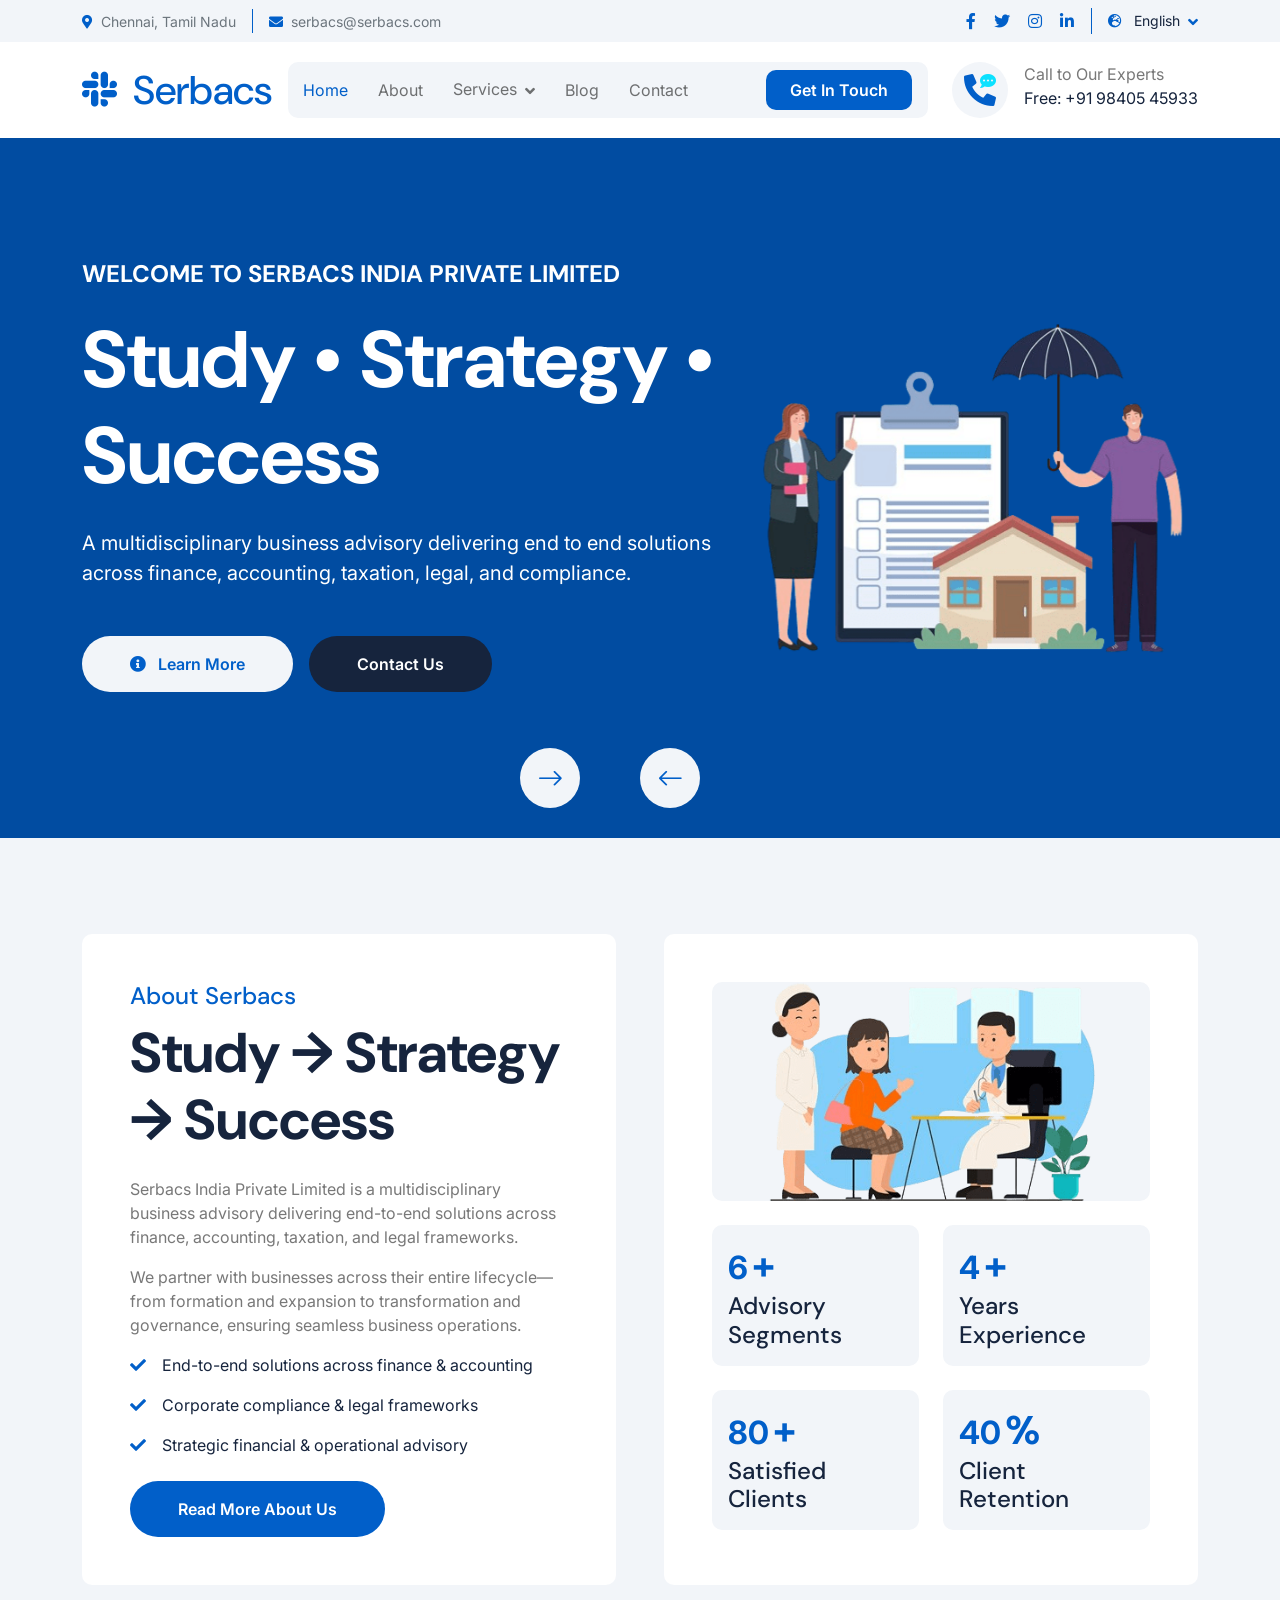
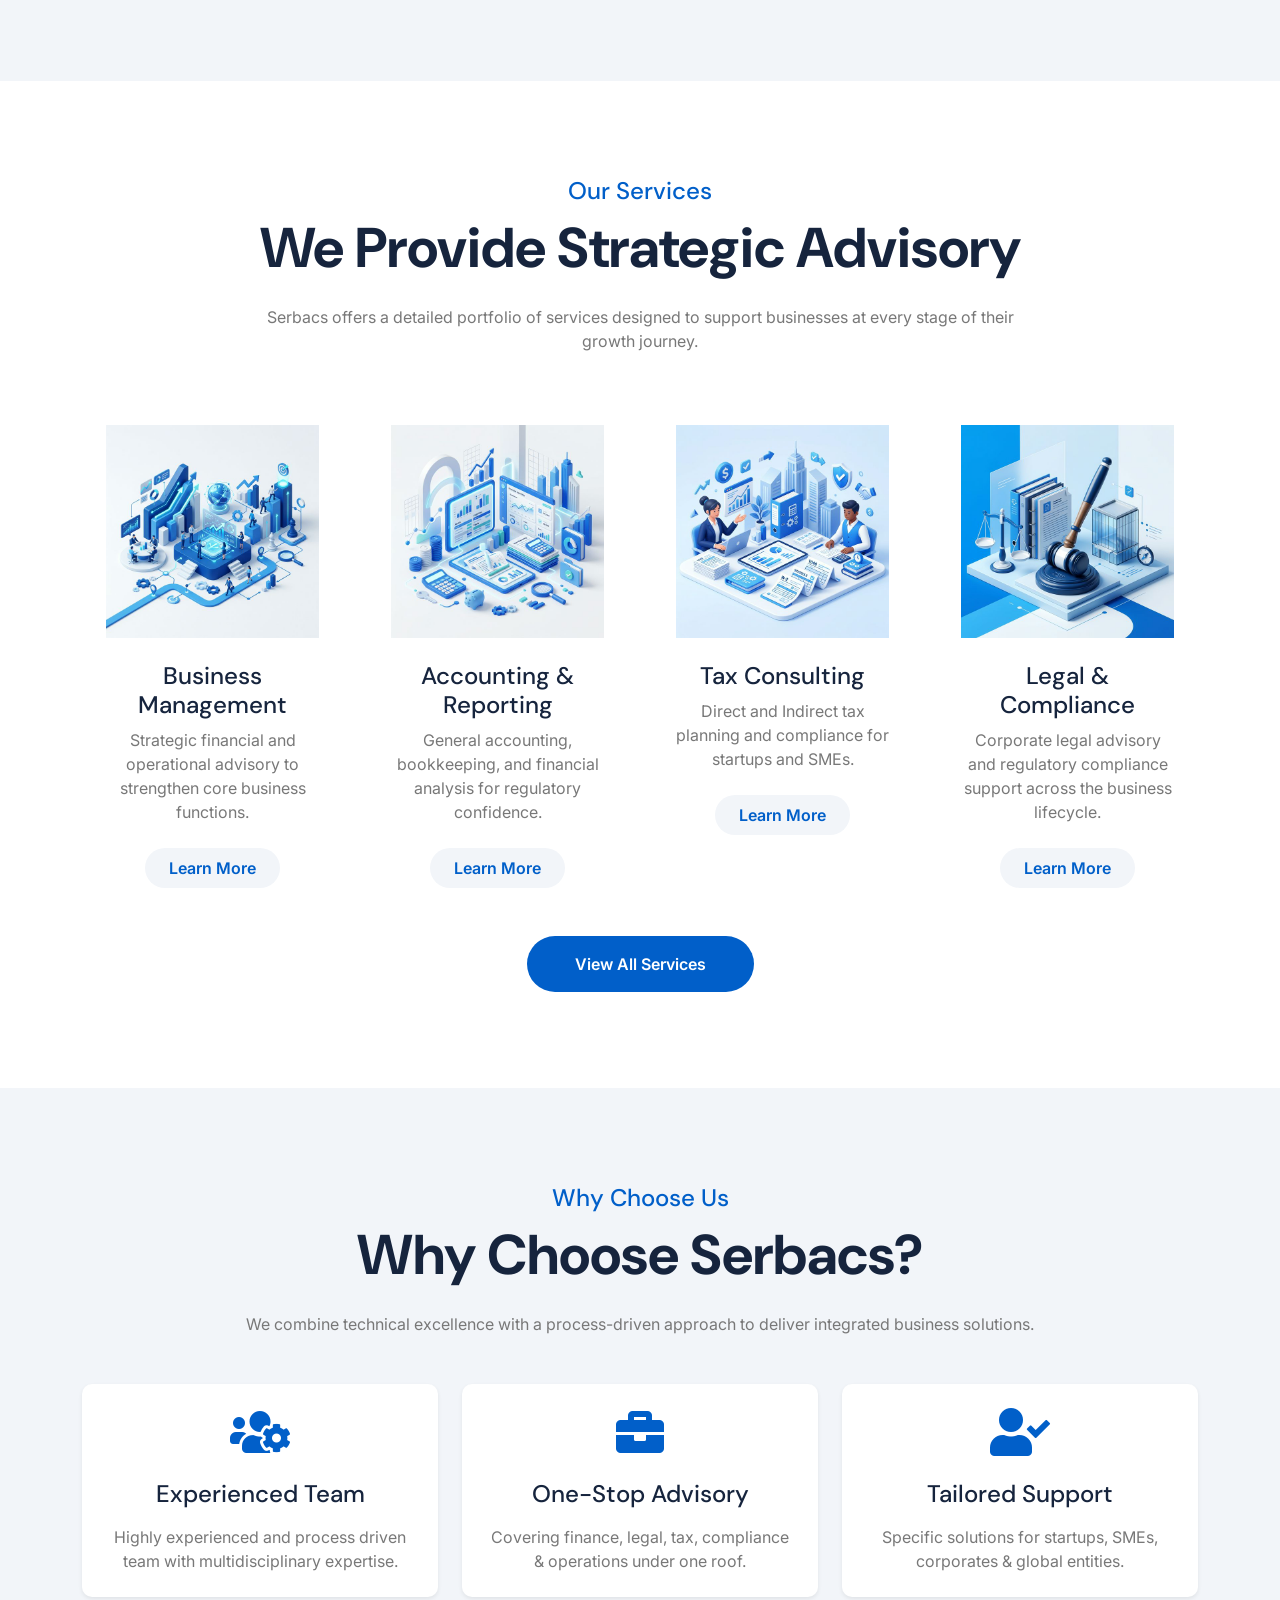
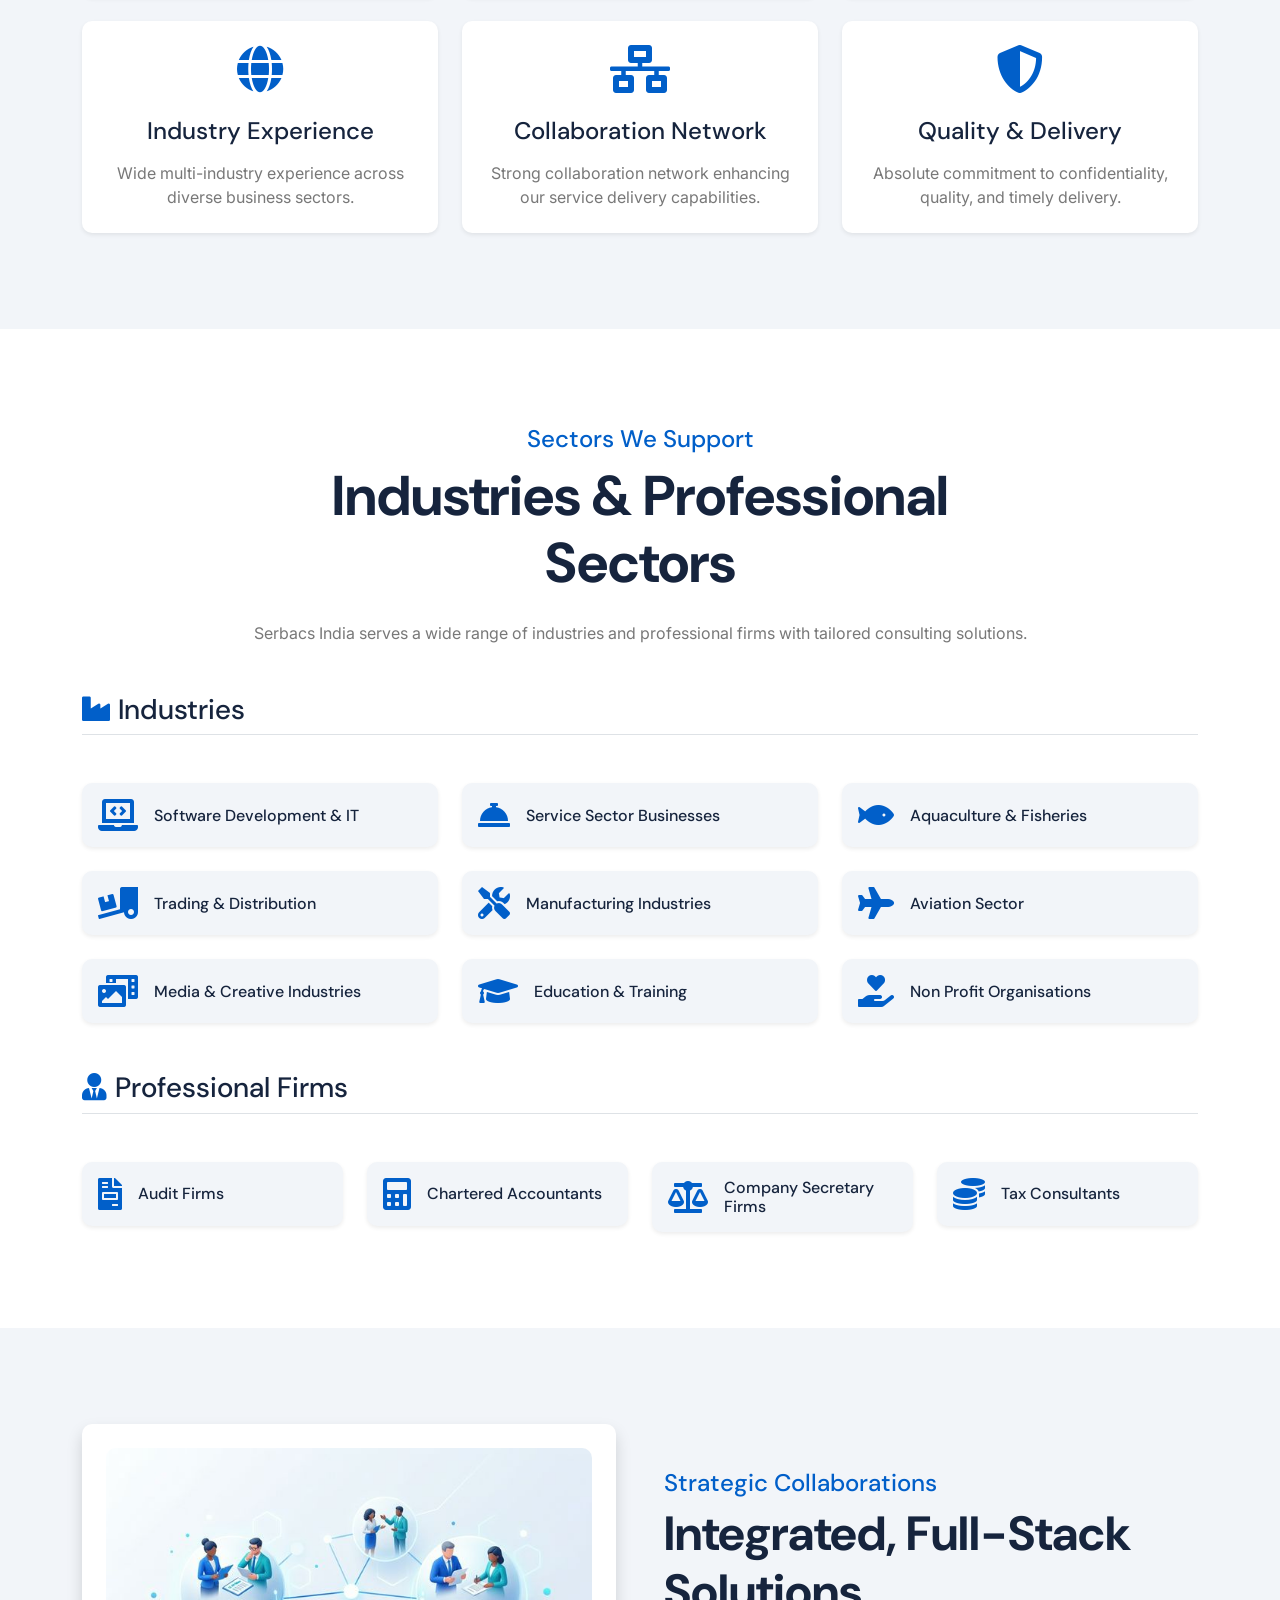
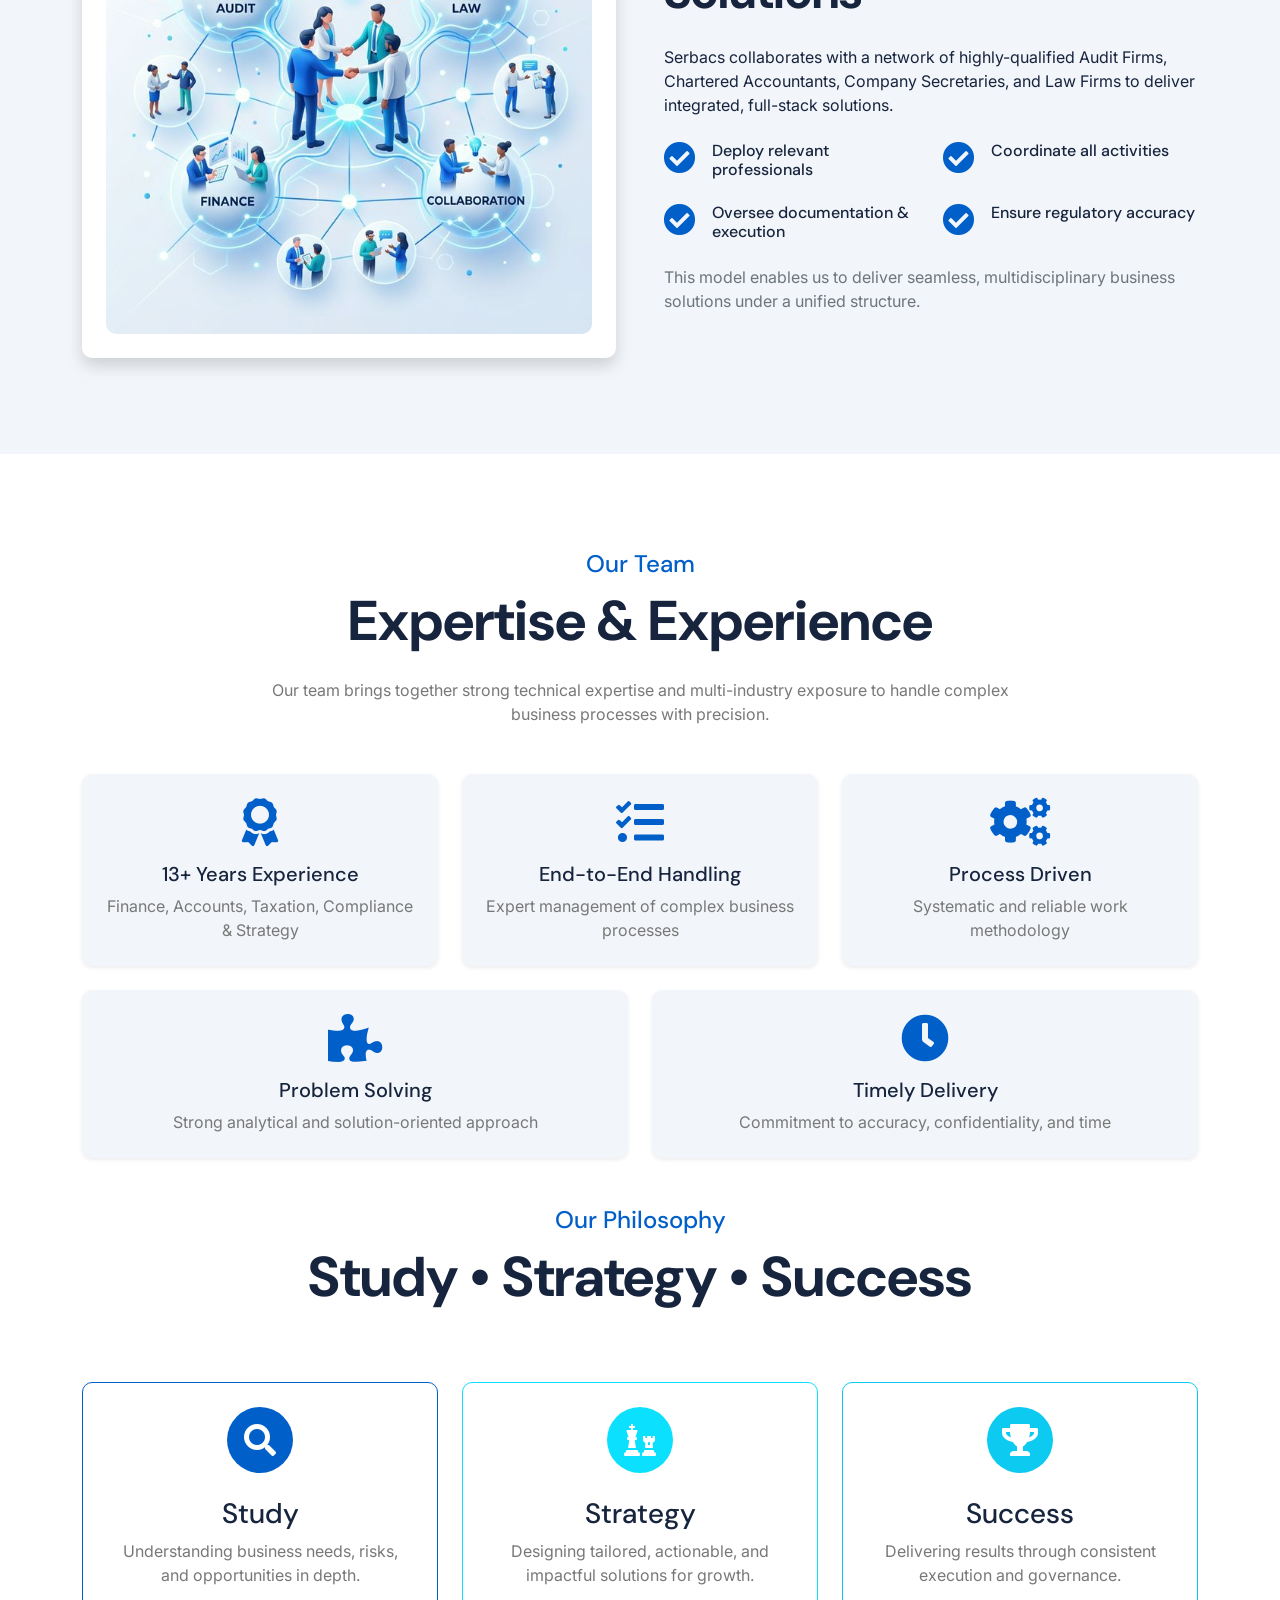
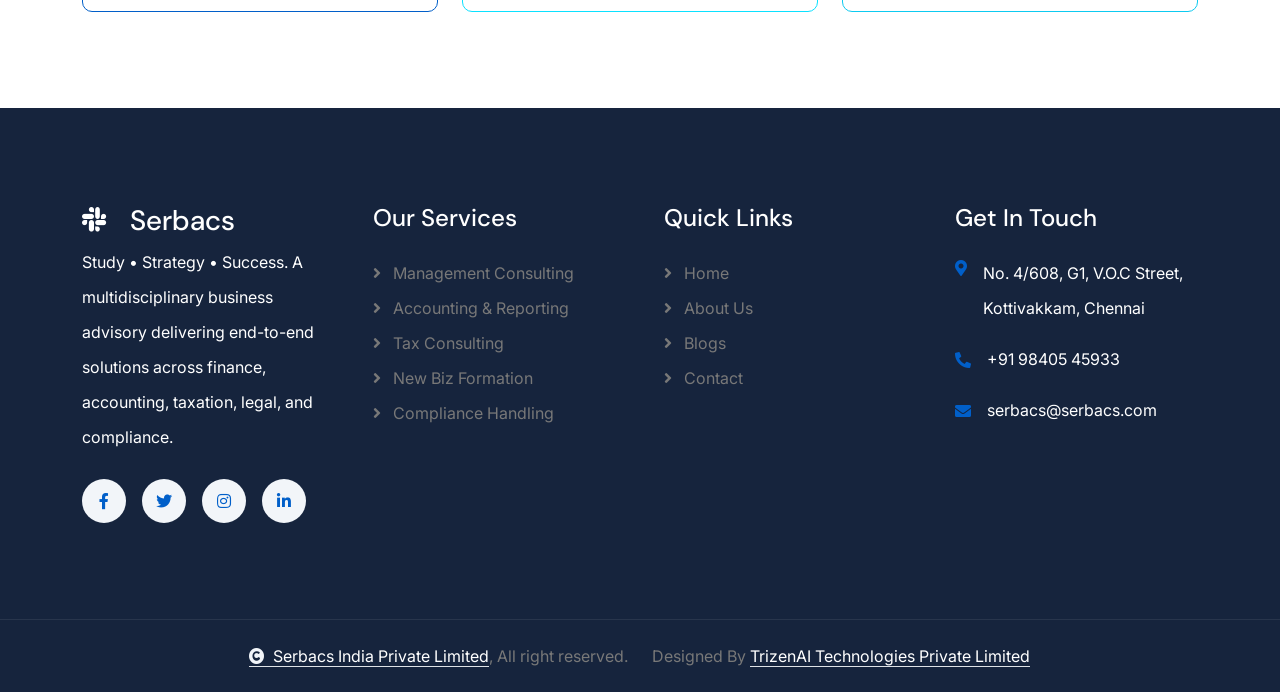
==== commit b00f98fc: "updated home page" ====
--- a/index.html
+++ b/index.html
@@ -3,7 +3,7 @@
 
     <head>
         <meta charset="utf-8">
-        <title>LifeSure - Life Insurance Website Template</title>
+        <title>Serbacs India Private Limited - Business Advisory & Consulting</title>
         <meta content="width=device-width, initial-scale=1.0" name="viewport">
         <meta content="" name="keywords">
         <meta content="" name="description">
@@ -28,6 +28,40 @@
 
         <!-- Template Stylesheet -->
         <link href="css/style.css" rel="stylesheet">
+        
+        <style>
+            /* Mega Menu Core Styles */
+            .fs-sm { font-size: 0.82rem; line-height: 1.3; margin-bottom: 5px;}
+            .mega-menu a { transition: color 0.2s; color: var(--bs-dark) !important; }
+            .mega-menu a:hover { color: var(--bs-primary) !important; text-decoration: underline !important; }
+            .mega-menu-title { font-size: 0.85rem; letter-spacing: 0.5px; color: var(--bs-primary) !important; font-weight: 700; cursor: pointer; display: flex; justify-content: space-between; align-items: center; }
+            
+            @media (max-width: 991.98px) {
+                .mega-menu { position: relative !important; width: 100% !important; box-shadow: none !important; padding: 10px 20px !important; margin: 0 !important; }
+                .mega-menu .row { color: var(--bs-dark) !important; }
+                .mega-menu ul { display: none; padding-left: 15px; margin-top: 10px; }
+                .mega-menu ul.show { display: block; }
+                .mega-menu-title::after { content: "\f078"; font-family: "Font Awesome 5 Free"; font-weight: 900; transition: 0.3s; transform: rotate(0deg); }
+                .mega-menu-title.active::after { transform: rotate(180deg); }
+                .service-icon img {
+                    width: 70px;
+                    height: 70px;
+                    object-fit: contain;
+                    border-radius: 12px;
+                    margin-bottom: 15px;
+                }
+                .mega-menu-title { border-bottom: 1px solid #ddd !important; padding-bottom: 8px !important; margin-bottom: 10px !important; }
+            }
+
+            @media (min-width: 992px) {
+                .nav-item.dropdown.position-static { position: static !important; }
+                .mega-menu { width: 100% !important; left: 0 !important; right: 0 !important; padding: 25px !important; position: absolute !important; display: none; border-radius: 0 0 10px 10px !important; }
+                .mega-menu.show { display: block; }
+                .mega-menu-title { cursor: default; }
+                .mega-menu-title::after { display: none; }
+                .mega-menu ul { display: block !important; }
+            }
+        </style>
     </head>
 
     <body>
@@ -47,10 +81,10 @@
                     <div class="col-lg-8 text-center text-lg-start mb-lg-0">
                         <div class="d-flex flex-wrap">
                             <div class="border-end border-primary pe-3">
-                                <a href="#" class="text-muted small"><i class="fas fa-map-marker-alt text-primary me-2"></i>Find A Location</a>
+                                <a href="#" class="text-muted small"><i class="fas fa-map-marker-alt text-primary me-2"></i>Chennai, Tamil Nadu</a>
                             </div>
                             <div class="ps-3">
-                                <a href="mailto:example@gmail.com" class="text-muted small"><i class="fas fa-envelope text-primary me-2"></i>example@gmail.com</a>
+                                <a href="mailto:serbacs@serbacs.com" class="text-muted small"><i class="fas fa-envelope text-primary me-2"></i>serbacs@serbacs.com</a>
                             </div>
                         </div>
                     </div>
@@ -83,8 +117,8 @@
         <div class="container-fluid nav-bar px-0 px-lg-4 py-lg-0">
             <div class="container">
                 <nav class="navbar navbar-expand-lg navbar-light"> 
-                    <a href="#" class="navbar-brand p-0">
-                        <h1 class="text-primary mb-0"><i class="fab fa-slack me-2"></i> LifeSure</h1>
+                    <a href="index.html" class="navbar-brand p-0">
+                        <h1 class="text-primary mb-0"><i class="fab fa-slack me-2"></i> Serbacs</h1>
                         <!-- <img src="img/logo.png" alt="Logo"> -->
                     </a>
                     <button class="navbar-toggler" type="button" data-bs-toggle="collapse" data-bs-target="#navbarCollapse">
@@ -93,25 +127,135 @@
                     <div class="collapse navbar-collapse" id="navbarCollapse">
                         <div class="navbar-nav mx-0 mx-lg-auto">
                             <a href="index.html" class="nav-item nav-link active">Home</a>
-                            <a href="about.html" class="nav-item nav-link">About</a>
-                            <a href="service.html" class="nav-item nav-link">Services</a>
-                            <div class="nav-item dropdown">
-                                <a href="#" class="nav-link" data-bs-toggle="dropdown">
-                                    <span class="dropdown-toggle">Pages</span>
-                                </a>
-                                <div class="dropdown-menu">
-                                    <a href="blog.html" class="dropdown-item">Our Blog</a>
-                                    <a href="team.html" class="dropdown-item">Our team</a>
-                                </div>
-                            </div>
-                            <a href="contact.html" class="nav-item nav-link">Contact</a>
+                            <a href="about.html" class="nav-item nav-link ">About</a>
+                            
+                            <!-- Mega Menu for Services -->
+                            <div class="nav-item dropdown position-static">
+                                <a href="service.html" class="nav-link dropdown-toggle" data-bs-toggle="dropdown" data-bs-display="static">Services</a>
+                                <div class="dropdown-menu mega-menu shadow border-0 mt-0 py-4" style="background: var(--bs-light);">
+                                     <div class="container-fluid">
+                                        <div class="row" style="color: white;">
+                                            <!-- Left Image -->
+                                            <div class="col-lg-3 d-none d-lg-block">
+                                                <div class="h-100 w-100 rounded" style="background: url('img/carousel-2.png') center center no-repeat; background-size: cover; min-height: 300px;"></div>
+                                            </div>
+                                            
+                                            <!-- Col 1 -->
+                                            <div class="col-lg-3 col-md-4">
+                                                <h6 class="text-uppercase text-info border-bottom border-light pb-1 mb-2 mega-menu-title">1. Business Management Consulting</h6>
+                                                <ul class="list-unstyled mb-3 ms-1">
+                                                    <li><a href="service.html" class="text-white text-decoration-none d-block py-0 fs-sm">CFO & Finance Controller Services</a></li>
+                                                    <li><a href="service.html" class="text-white text-decoration-none d-block py-0 fs-sm">Budgeting, Forecasting & Cash Flow Management</a></li>
+                                                    <li><a href="service.html" class="text-white text-decoration-none d-block py-0 fs-sm">Feasibility Studies & Business Planning</a></li>
+                                                    <li><a href="service.html" class="text-white text-decoration-none d-block py-0 fs-sm">Internal Controls & SOP Development</a></li>
+                                                    <li><a href="service.html" class="text-white text-decoration-none d-block py-0 fs-sm">Costing, Pricing & Performance Dashboards</a></li>
+                                                </ul>
+                                                
+                                                <h6 class="text-uppercase text-info border-bottom border-light pb-1 mb-2 mega-menu-title">2. Accounting & Reporting</h6>
+                                                <ul class="list-unstyled mb-3 ms-1">
+                                                    <li><a href="service.html" class="text-white text-decoration-none d-block py-0 fs-sm">General Accounting & Bookkeeping</a></li>
+                                                    <li><a href="service.html" class="text-white text-decoration-none d-block py-0 fs-sm">Financial Analysis</a></li>
+                                                    <li><a href="service.html" class="text-white text-decoration-none d-block py-0 fs-sm">MIS Reporting & management dashboards</a></li>
+                                                    <li><a href="service.html" class="text-white text-decoration-none d-block py-0 fs-sm">Preparation of Financial Statements</a></li>
+                                                    <li><a href="service.html" class="text-white text-decoration-none d-block py-0 fs-sm">Receivables & Payables Management</a></li>
+                                                    <li><a href="service.html" class="text-white text-decoration-none d-block py-0 fs-sm">Periodic Closings</a></li>
+                                                    <li><a href="service.html" class="text-white text-decoration-none d-block py-0 fs-sm">Audit Support</a></li>
+                                                </ul>
+
+                                                <h6 class="text-uppercase text-info border-bottom border-light pb-1 mb-2 mega-menu-title">3. Banking Process</h6>
+                                                <ul class="list-unstyled mb-2 ms-1">
+                                                    <li><a href="service.html" class="text-white text-decoration-none d-block py-0 fs-sm">Day to day coordination with banks</a></li>
+                                                    <li><a href="service.html" class="text-white text-decoration-none d-block py-0 fs-sm">Documentation for outward remittances & payments</a></li>
+                                                    <li><a href="service.html" class="text-white text-decoration-none d-block py-0 fs-sm">Documentation for inward remittances & receipts</a></li>
+                                                    <li><a href="service.html" class="text-white text-decoration-none d-block py-0 fs-sm">Ad hoc banking compliance</a></li>
+                                                    <li><a href="service.html" class="text-white text-decoration-none d-block py-0 fs-sm">Liaison with bank officers for transaction or compliance clarity</a></li>
+                                                </ul>
+                                            </div>
+
+                                            <!-- Col 2 -->
+                                            <div class="col-lg-3 col-md-4">
+                                                <h6 class="text-uppercase text-info border-bottom border-light pb-1 mb-2 mega-menu-title">4. Tax Consulting</h6>
+                                                <a href="service.html" class="text-white text-decoration-none d-block py-0 fs-sm fw-bold mb-1">Direct Tax</a>
+                                                <ul class="list-unstyled mb-2 ms-2">
+                                                    <li><a href="service.html" class="text-white text-decoration-none d-block py-0 fs-sm opacity-75">Tax Planning & Advisory</a></li>
+                                                    <li><a href="service.html" class="text-white text-decoration-none d-block py-0 fs-sm opacity-75">Income Tax Computation & Planning</a></li>
+                                                    <li><a href="service.html" class="text-white text-decoration-none d-block py-0 fs-sm opacity-75">ITR Filing</a></li>
+                                                    <li><a href="service.html" class="text-white text-decoration-none d-block py-0 fs-sm opacity-75">TDS/TCS Returns & Reconciliations</a></li>
+                                                    <li><a href="service.html" class="text-white text-decoration-none d-block py-0 fs-sm opacity-75">Assessment Representation & Notice Handling</a></li>
+                                                </ul>
+                                                <a href="service.html" class="text-white text-decoration-none d-block py-0 fs-sm fw-bold mt-1 mb-1">Indirect Tax</a>
+                                                <ul class="list-unstyled mb-3 ms-2">
+                                                    <li><a href="service.html" class="text-white text-decoration-none d-block py-0 fs-sm opacity-75">GST Registration & Amendments</a></li>
+                                                    <li><a href="service.html" class="text-white text-decoration-none d-block py-0 fs-sm opacity-75">GST Returns</a></li>
+                                                    <li><a href="service.html" class="text-white text-decoration-none d-block py-0 fs-sm opacity-75">LUT Filing for Exporters</a></li>
+                                                    <li><a href="service.html" class="text-white text-decoration-none d-block py-0 fs-sm opacity-75">E-Invoicing & E-Way Bills</a></li>
+                                                    <li><a href="service.html" class="text-white text-decoration-none d-block py-0 fs-sm opacity-75">GST Audit & Health Check</a></li>
+                                                    <li><a href="service.html" class="text-white text-decoration-none d-block py-0 fs-sm opacity-75">GST Notices & Department Enquiry Handling</a></li>
+                                                </ul>
+
+                                                <h6 class="text-uppercase text-info border-bottom border-light pb-1 mb-2 mega-menu-title">5. New Business Formation</h6>
+                                                <ul class="list-unstyled mb-3 ms-1">
+                                                    <li><a href="service.html" class="text-white text-decoration-none d-block py-0 fs-sm">Private Limited Company</a></li>
+                                                    <li><a href="service.html" class="text-white text-decoration-none d-block py-0 fs-sm">Public Limited Company</a></li>
+                                                    <li><a href="service.html" class="text-white text-decoration-none d-block py-0 fs-sm">One Person Company</a></li>
+                                                    <li><a href="service.html" class="text-white text-decoration-none d-block py-0 fs-sm">Limited Liability Partnership (LLP)</a></li>
+                                                    <li><a href="service.html" class="text-white text-decoration-none d-block py-0 fs-sm">Partnership Firm</a></li>
+                                                    <li><a href="service.html" class="text-white text-decoration-none d-block py-0 fs-sm">Sole Proprietorship</a></li>
+                                                    <li><a href="service.html" class="text-white text-decoration-none d-block py-0 fs-sm">Section 8 (Non Profit) Company</a></li>
+                                                </ul>
+
+                                                <h6 class="text-uppercase text-info border-bottom border-light pb-1 mb-2 mega-menu-title">6. Subsidiary Formation</h6>
+                                                <ul class="list-unstyled mb-2 ms-1">
+                                                    <li><a href="service.html" class="text-white text-decoration-none d-block py-0 fs-sm">Wholly Owned Subsidiary setup</a></li>
+                                                    <li><a href="service.html" class="text-white text-decoration-none d-block py-0 fs-sm">Branch Office Registration</a></li>
+                                                    <li><a href="service.html" class="text-white text-decoration-none d-block py-0 fs-sm">Liaison Office Registration</a></li>
+                                                    <li><a href="service.html" class="text-white text-decoration-none d-block py-0 fs-sm">FEMA, RBI, MCA Compliance</a></li>
+                                                    <li><a href="service.html" class="text-white text-decoration-none d-block py-0 fs-sm">End to end documentation and approvals</a></li>
+                                                </ul>
+                                            </div>
+
+                                            <!-- Col 3 -->
+                                            <div class="col-lg-3 col-md-4">
+                                                <h6 class="text-uppercase text-info border-bottom border-light pb-1 mb-2 mega-menu-title">7. Entity Restructuring</h6>
+                                                <ul class="list-unstyled mb-3 ms-1">
+                                                    <li><a href="service.html" class="text-white text-decoration-none d-block py-0 fs-sm">Private Limited Company → LLP</a></li>
+                                                    <li><a href="service.html" class="text-white text-decoration-none d-block py-0 fs-sm">LLP → Private Limited Company</a></li>
+                                                    <li><a href="service.html" class="text-white text-decoration-none d-block py-0 fs-sm">Partnership → Private Limited Company</a></li>
+                                                    <li><a href="service.html" class="text-white text-decoration-none d-block py-0 fs-sm">Complete entity migration planning & compliance</a></li>
+                                                </ul>
+
+                                                <h6 class="text-uppercase text-info border-bottom border-light pb-1 mb-2 mega-menu-title">8. Legal Consulting</h6>
+                                                <ul class="list-unstyled mb-3 ms-1">
+                                                    <li><a href="service.html" class="text-white text-decoration-none d-block py-0 fs-sm">Corporate Legal Advisory</a></li>
+                                                    <li><a href="service.html" class="text-white text-decoration-none d-block py-0 fs-sm">Agreement Drafting & Review</a></li>
+                                                    <li><a href="service.html" class="text-white text-decoration-none d-block py-0 fs-sm">Labour Law & Compliance</a></li>
+                                                    <li><a href="service.html" class="text-white text-decoration-none d-block py-0 fs-sm">General Legal Documentation & Compliance Support</a></li>
+                                                </ul>
+
+                                                <h6 class="text-uppercase text-info border-bottom border-light pb-1 mb-2 mega-menu-title">9. Compliance Handling</h6>
+                                                <ul class="list-unstyled mb-2 ms-1">
+                                                    <li><a href="service.html" class="text-white text-decoration-none d-block py-0 fs-sm">MCA/ROC Annual & Event based Compliance</a></li>
+                                                    <li><a href="service.html" class="text-white text-decoration-none d-block py-0 fs-sm">GST Compliance</a></li>
+                                                    <li><a href="service.html" class="text-white text-decoration-none d-block py-0 fs-sm">Income Tax Compliance</a></li>
+                                                    <li><a href="service.html" class="text-white text-decoration-none d-block py-0 fs-sm">Labour Law Compliance</a></li>
+                                                    <li><a href="service.html" class="text-white text-decoration-none d-block py-0 fs-sm">Sector specific/Industry specific Compliance</a></li>
+                                                </ul>
+                                            </div>
+                                        </div>
+                                    </div>
+
+                                </div>
+                            </div>
+                            
+                            <a href="blog.html" class="nav-item nav-link ">Blog</a>
+                            <a href="contact.html" class="nav-item nav-link ">Contact</a>
                             <div class="nav-btn px-3">
-                                <a href="https://htmlcodex.com/downloading/?item=3422" class="btn btn-primary py-2 px-4 ms-3 flex-shrink-0"> Buy Pro Version</a>
+                                <a href="contact.html" class="btn btn-primary py-2 px-4 ms-3 flex-shrink-0">Get In Touch</a>
                             </div>
                         </div>
                     </div>
                     <div class="d-none d-xl-flex flex-shrink-0 ps-4">
-                        <a href="#" class="btn btn-light btn-lg-square rounded-circle position-relative wow tada" data-wow-delay=".9s">
+                        <a href="tel:+919840545933" class="btn btn-light btn-lg-square rounded-circle position-relative wow tada" data-wow-delay=".9s">
                             <i class="fa fa-phone-alt fa-2x"></i>
                             <div class="position-absolute" style="top: 7px; right: 12px;">
                                 <span><i class="fa fa-comment-dots text-secondary"></i></span>
@@ -119,7 +263,7 @@
                         </a>
                         <div class="d-flex flex-column ms-3">
                             <span>Call to Our Experts</span>
-                            <a href="tel:+ 0123 456 7890"><span class="text-dark">Free: + 0123 456 7890</span></a>
+                            <a href="tel:+91 98405 45933"><span class="text-dark">Free: +91 98405 45933</span></a>
                         </div>
                     </div>
                 </nav>
@@ -136,13 +280,13 @@
                         <div class="row g-4 align-items-center">
                             <div class="col-lg-7 animated fadeInLeft">
                                 <div class="text-sm-center text-md-start">
-                                    <h4 class="text-white text-uppercase fw-bold mb-4">Welcome To LifeSure</h4>
-                                    <h1 class="display-1 text-white mb-4">Life Insurance Makes You Happy</h1>
-                                    <p class="mb-5 fs-5">Lorem Ipsum is simply dummy text of the printing and typesetting industry. Lorem Ipsum has been the industry's standard dummy... 
+                                    <h4 class="text-white text-uppercase fw-bold mb-4">Welcome To Serbacs India Private Limited</h4>
+                                    <h1 class="display-1 text-white mb-4">Study • Strategy • Success</h1>
+                                    <p class="mb-5 fs-5">A multidisciplinary business advisory delivering end to end solutions across finance, accounting, taxation, legal, and compliance.
                                     </p>
                                     <div class="d-flex justify-content-center justify-content-md-start flex-shrink-0 mb-4">
-                                        <a class="btn btn-light rounded-pill py-3 px-4 px-md-5 me-2" href="#"><i class="fas fa-play-circle me-2"></i> Watch Video</a>
-                                        <a class="btn btn-dark rounded-pill py-3 px-4 px-md-5 ms-2" href="#">Learn More</a>
+                                        <a class="btn btn-light rounded-pill py-3 px-4 px-md-5 me-2" href="about.html"><i class="fas fa-info-circle me-2"></i> Learn More</a>
+                                        <a class="btn btn-dark rounded-pill py-3 px-4 px-md-5 ms-2" href="contact.html">Contact Us</a>
                                     </div>
                                 </div>
                             </div>
@@ -166,13 +310,13 @@
                             </div>
                             <div class="col-lg-7 animated fadeInRight">
                                 <div class="text-sm-center text-md-end">
-                                    <h4 class="text-white text-uppercase fw-bold mb-4">Welcome To LifeSure</h4>
-                                    <h1 class="display-1 text-white mb-4">Life Insurance Makes You Happy</h1>
-                                    <p class="mb-5 fs-5">Lorem Ipsum is simply dummy text of the printing and typesetting industry. Lorem Ipsum has been the industry's standard dummy... 
+                                    <h4 class="text-white text-uppercase fw-bold mb-4">Partner for Strategic Success</h4>
+                                    <h1 class="display-1 text-white mb-4">Complete Regulatory Confidence</h1>
+                                    <p class="mb-5 fs-5">Ensuring seamless business operations for startups, SMEs, and corporates with expert guidance in finance and operations.
                                     </p>
                                     <div class="d-flex justify-content-center justify-content-md-end flex-shrink-0 mb-4">
-                                        <a class="btn btn-light rounded-pill py-3 px-4 px-md-5 me-2" href="#"><i class="fas fa-play-circle me-2"></i> Watch Video</a>
-                                        <a class="btn btn-dark rounded-pill py-3 px-4 px-md-5 ms-2" href="#">Learn More</a>
+                                        <a class="btn btn-light rounded-pill py-3 px-4 px-md-5 me-2" href="service.html">Our Services</a>
+                                        <a class="btn btn-dark rounded-pill py-3 px-4 px-md-5 ms-2" href="contact.html">Get In Touch</a>
                                     </div>
                                 </div>
                             </div>
@@ -189,16 +333,16 @@
                 <div class="row g-5">
                     <div class="col-xl-6 wow fadeInLeft" data-wow-delay="0.2s">
                         <div class="about-item-content bg-white rounded p-5 h-100">
-                            <h4 class="text-primary">About Our Company</h4>
-                            <h1 class="display-4 mb-4">High Range of Exploring Protection</h1>
-                            <p>Lorem ipsum, dolor sit amet consectetur adipisicing elit. Sunt debitis sint tempora. Corporis consequatur illo blanditiis voluptates aperiam quos aliquam totam aliquid rem explicabo,
+                            <h4 class="text-primary">About Serbacs</h4>
+                            <h1 class="display-4 mb-4">Study → Strategy → Success</h1>
+                            <p>Serbacs India Private Limited is a multidisciplinary business advisory delivering end-to-end solutions across finance, accounting, taxation, and legal frameworks.
                             </p>
-                            <p>Lorem ipsum dolor sit amet consectetur adipisicing elit. Beatae praesentium recusandae eligendi modi hic
+                            <p>We partner with businesses across their entire lifecycle—from formation and expansion to transformation and governance, ensuring seamless business operations.
                             </p>
-                            <p class="text-dark"><i class="fa fa-check text-primary me-3"></i>We can save your money.</p>
-                            <p class="text-dark"><i class="fa fa-check text-primary me-3"></i>Production or trading of good</p>
-                            <p class="text-dark mb-4"><i class="fa fa-check text-primary me-3"></i>Our life insurance is flexible</p>
-                            <a class="btn btn-primary rounded-pill py-3 px-5" href="#">More Information</a>
+                            <p class="text-dark"><i class="fa fa-check text-primary me-3"></i>End-to-end solutions across finance & accounting</p>
+                            <p class="text-dark"><i class="fa fa-check text-primary me-3"></i>Corporate compliance & legal frameworks</p>
+                            <p class="text-dark mb-4"><i class="fa fa-check text-primary me-3"></i>Strategic financial & operational advisory</p>
+                            <a class="btn btn-primary rounded-pill py-3 px-5" href="about.html">Read More About Us</a>
                         </div>
                     </div>
                     <div class="col-xl-6 wow fadeInRight" data-wow-delay="0.2s">
@@ -212,37 +356,37 @@
                                 <div class="col-sm-6">
                                     <div class="counter-item bg-light rounded p-3 h-100">
                                         <div class="counter-counting">
-                                            <span class="text-primary fs-2 fw-bold" data-toggle="counter-up">129</span>
+                                            <span class="text-primary fs-2 fw-bold" data-toggle="counter-up">15</span>
                                             <span class="h1 fw-bold text-primary">+</span>
                                         </div>
-                                        <h4 class="mb-0 text-dark">Insurance Policies</h4>
+                                        <h4 class="mb-0 text-dark">Advisory Segments</h4>
                                     </div>
                                 </div>
                                 <div class="col-sm-6">
                                     <div class="counter-item bg-light rounded p-3 h-100">
                                         <div class="counter-counting">
-                                            <span class="text-primary fs-2 fw-bold" data-toggle="counter-up">99</span>
+                                            <span class="text-primary fs-2 fw-bold" data-toggle="counter-up">10</span>
                                             <span class="h1 fw-bold text-primary">+</span>
                                         </div>
-                                        <h4 class="mb-0 text-dark">Awards WON</h4>
+                                        <h4 class="mb-0 text-dark">Years Experience</h4>
                                     </div>
                                 </div>
                                 <div class="col-sm-6">
                                     <div class="counter-item bg-light rounded p-3 h-100">
                                         <div class="counter-counting">
-                                            <span class="text-primary fs-2 fw-bold" data-toggle="counter-up">556</span>
+                                            <span class="text-primary fs-2 fw-bold" data-toggle="counter-up">200</span>
                                             <span class="h1 fw-bold text-primary">+</span>
                                         </div>
-                                        <h4 class="mb-0 text-dark">Skilled Agents</h4>
+                                        <h4 class="mb-0 text-dark">Satisfied Clients</h4>
                                     </div>
                                 </div>
                                 <div class="col-sm-6">
                                     <div class="counter-item bg-light rounded p-3 h-100">
                                         <div class="counter-counting">
-                                            <span class="text-primary fs-2 fw-bold" data-toggle="counter-up">967</span>
-                                            <span class="h1 fw-bold text-primary">+</span>
+                                            <span class="text-primary fs-2 fw-bold" data-toggle="counter-up">100</span>
+                                            <span class="h1 fw-bold text-primary">%</span>
                                         </div>
-                                        <h4 class="mb-0 text-dark">Team Members</h4>
+                                        <h4 class="mb-0 text-dark">Client Retention</h4>
                                     </div>
                                 </div>
                             </div>
@@ -258,400 +402,416 @@
             <div class="container py-5">
                 <div class="text-center mx-auto pb-5 wow fadeInUp" data-wow-delay="0.2s" style="max-width: 800px;">
                     <h4 class="text-primary">Our Services</h4>
-                    <h1 class="display-4 mb-4">We Provide Best Services</h1>
-                    <p class="mb-0">Lorem ipsum dolor, sit amet consectetur adipisicing elit. Tenetur adipisci facilis cupiditate recusandae aperiam temporibus corporis itaque quis facere, numquam, ad culpa deserunt sint dolorem autem obcaecati, ipsam mollitia hic.
-                    </p>
+                    <h1 class="display-4 mb-4">We Provide Strategic Advisory</h1>
+                    <p class="mb-0">Serbacs offers a detailed portfolio of services designed to support businesses at every stage of their growth journey.</p>
                 </div>
                 <div class="row g-4 justify-content-center">
-                    <div class="col-md-6 col-lg-6 col-xl-3 wow fadeInUp" data-wow-delay="0.2s">
-                        <div class="service-item">
-                            <div class="service-img">
-                                <img src="img/blog-1.png" class="img-fluid rounded-top w-100" alt="">
-                                <div class="service-icon p-3">
-                                    <i class="fa fa-users fa-2x"></i>
-                                </div>
-                            </div>
-                            <div class="service-content p-4">
-                                <div class="service-content-inner">
-                                    <a href="#" class="d-inline-block h4 mb-4">Life Insurance</a>
-                                    <p class="mb-4">Lorem ipsum dolor sit amet consectetur adipisicing elit. Perspiciatis, eum!</p>
-                                    <a class="btn btn-primary rounded-pill py-2 px-4" href="#">Read More</a>
-                                </div>
-                            </div>
-                        </div>
-                    </div>
-                    <div class="col-md-6 col-lg-6 col-xl-3 wow fadeInUp" data-wow-delay="0.4s">
-                        <div class="service-item">
-                            <div class="service-img">
-                                <img src="img/blog-2.png" class="img-fluid rounded-top w-100" alt="">
-                                <div class="service-icon p-3">
-                                    <i class="fa fa-hospital fa-2x"></i>
-                                </div>
-                            </div>
-                            <div class="service-content p-4">
-                                <div class="service-content-inner">
-                                    <a href="#" class="d-inline-block h4 mb-4">Health Insurance</a>
-                                    <p class="mb-4">Lorem ipsum dolor sit amet consectetur adipisicing elit. Perspiciatis, eum!</p>
-                                    <a class="btn btn-primary rounded-pill py-2 px-4" href="#">Read More</a>
-                                </div>
-                            </div>
-                        </div>
-                    </div>
-                    <div class="col-md-6 col-lg-6 col-xl-3 wow fadeInUp" data-wow-delay="0.6s">
-                        <div class="service-item">
-                            <div class="service-img">
-                                <img src="img/blog-3.png" class="img-fluid rounded-top w-100" alt="">
-                                <div class="service-icon p-3">
-                                    <i class="fa fa-car fa-2x"></i>
-                                </div>
-                            </div>
-                            <div class="service-content p-4">
-                                <div class="service-content-inner">
-                                    <a href="#" class="d-inline-block h4 mb-4">Car Insurance</a>
-                                    <p class="mb-4">Lorem ipsum dolor sit amet consectetur adipisicing elit. Perspiciatis, eum!</p>
-                                    <a class="btn btn-primary rounded-pill py-2 px-4" href="#">Read More</a>
-                                </div>
-                            </div>
-                        </div>
-                    </div>
-                    <div class="col-md-6 col-lg-6 col-xl-3 wow fadeInUp" data-wow-delay="0.8s">
-                        <div class="service-item">
-                            <div class="service-img">
-                                <img src="img/blog-4.png" class="img-fluid rounded-top w-100" alt="">
-                                <div class="service-icon p-3">
-                                    <i class="fa fa-home fa-2x"></i>
-                                </div>
-                            </div>
-                            <div class="service-content p-4">
-                                <div class="service-content-inner">
-                                    <a href="#" class="d-inline-block h4 mb-4">Home Insurance</a>
-                                    <p class="mb-4">Lorem ipsum dolor sit amet consectetur adipisicing elit. Perspiciatis, eum!</p>
-                                    <a class="btn btn-primary rounded-pill py-2 px-4" href="#">Read More</a>
-                                </div>
-                            </div>
+                    <div class="col-md-6 col-lg-4 col-xl-3 wow fadeInUp" data-wow-delay="0.1s">
+                        <div class="service-item rounded p-4 text-center">
+                            <div class="service-icon mb-4">
+                                <img src="img/service-management.png" class="img-fluid" alt="Business Management">
+                            </div>
+                            <h4>Business Management</h4>
+                            <p class="mb-4">Strategic financial and operational advisory to strengthen core business functions.</p>
+                            <a class="btn btn-light rounded-pill py-2 px-4" href="service.html">Learn More</a>
+                        </div>
+                    </div>
+                    <div class="col-md-6 col-lg-4 col-xl-3 wow fadeInUp" data-wow-delay="0.3s">
+                        <div class="service-item rounded p-4 text-center">
+                            <div class="service-icon mb-4">
+                                <img src="img/service-accounting.png" class="img-fluid" alt="Accounting & Reporting">
+                            </div>
+                            <h4>Accounting & Reporting</h4>
+                            <p class="mb-4">General accounting, bookkeeping, and financial analysis for regulatory confidence.</p>
+                            <a class="btn btn-light rounded-pill py-2 px-4" href="service.html">Learn More</a>
+                        </div>
+                    </div>
+                    <div class="col-md-6 col-lg-4 col-xl-3 wow fadeInUp" data-wow-delay="0.5s">
+                        <div class="service-item rounded p-4 text-center">
+                            <div class="service-icon mb-4">
+                                <img src="img/service-tax.png" class="img-fluid" alt="Tax Consulting">
+                            </div>
+                            <h4>Tax Consulting</h4>
+                            <p class="mb-4">Direct and Indirect tax planning and compliance for startups and SMEs.</p>
+                            <a class="btn btn-light rounded-pill py-2 px-4" href="service.html">Learn More</a>
+                        </div>
+                    </div>
+                    <div class="col-md-6 col-lg-4 col-xl-3 wow fadeInUp" data-wow-delay="0.7s">
+                        <div class="service-item rounded p-4 text-center">
+                            <div class="service-icon mb-4">
+                                <img src="img/service-legal.png" class="img-fluid" alt="Legal & Compliance">
+                            </div>
+                            <h4>Legal & Compliance</h4>
+                            <p class="mb-4">Corporate legal advisory and regulatory compliance support across the business lifecycle.</p>
+                            <a class="btn btn-light rounded-pill py-2 px-4" href="service.html">Learn More</a>
                         </div>
                     </div>
                     <div class="col-12 text-center wow fadeInUp" data-wow-delay="0.2s">
-                        <a class="btn btn-primary rounded-pill py-3 px-5" href="#">More Services</a>
+                        <a class="btn btn-primary rounded-pill py-3 px-5" href="service.html">View All Services</a>
                     </div>
                 </div>
             </div>
         </div>
         <!-- Service End -->
-
-        <!-- Blog Start -->
-        <div class="container-fluid blog bg-light py-5">
+        <!-- Service End -->
+
+        <!-- Why Choose Us Start -->
+        <div class="container-fluid why-choose-us bg-light py-5">
             <div class="container py-5">
                 <div class="text-center mx-auto pb-5 wow fadeInUp" data-wow-delay="0.2s" style="max-width: 800px;">
-                    <h4 class="text-primary">From Blog</h4>
-                    <h1 class="display-4 mb-4">News And Updates</h1>
-                    <p class="mb-0">Lorem ipsum dolor, sit amet consectetur adipisicing elit. Tenetur adipisci facilis cupiditate recusandae aperiam temporibus corporis itaque quis facere, numquam, ad culpa deserunt sint dolorem autem obcaecati, ipsam mollitia hic.
+                    <h4 class="text-primary">Why Choose Us</h4>
+                    <h1 class="display-4 mb-4">Why Choose Serbacs?</h1>
+                    <p class="mb-0">We combine technical excellence with a process-driven approach to deliver integrated business solutions.
                     </p>
                 </div>
                 <div class="row g-4 justify-content-center">
-                    <div class="col-lg-6 col-xl-4 wow fadeInUp" data-wow-delay="0.2s">
-                        <div class="blog-item">
-                            <div class="blog-img">
-                                <img src="img/blog-1.png" class="img-fluid rounded-top w-100" alt="">
-                                <div class="blog-categiry py-2 px-4">
-                                    <span>Business</span>
-                                </div>
-                            </div>
-                            <div class="blog-content p-4">
-                                <div class="blog-comment d-flex justify-content-between mb-3">
-                                    <div class="small"><span class="fa fa-user text-primary"></span> Martin.C</div>
-                                    <div class="small"><span class="fa fa-calendar text-primary"></span> 30 Dec 2025</div>
-                                    <div class="small"><span class="fa fa-comment-alt text-primary"></span> 6 Comments</div>
-                                </div>
-                                <a href="#" class="h4 d-inline-block mb-3">Which allows you to pay down insurance bills</a>
-                                <p class="mb-3">Lorem, ipsum dolor sit amet consectetur adipisicing elit. Eius libero soluta impedit eligendi? Quibusdam, laudantium.</p>
-                                <a href="#" class="btn p-0">Read More  <i class="fa fa-arrow-right"></i></a>
-                            </div>
-                        </div>
-                    </div>
-                    <div class="col-lg-6 col-xl-4 wow fadeInUp" data-wow-delay="0.4s">
-                        <div class="blog-item">
-                            <div class="blog-img">
-                                <img src="img/blog-2.png" class="img-fluid rounded-top w-100" alt="">
-                                <div class="blog-categiry py-2 px-4">
-                                    <span>Business</span>
-                                </div>
-                            </div>
-                            <div class="blog-content p-4">
-                                <div class="blog-comment d-flex justify-content-between mb-3">
-                                    <div class="small"><span class="fa fa-user text-primary"></span> Martin.C</div>
-                                    <div class="small"><span class="fa fa-calendar text-primary"></span> 30 Dec 2025</div>
-                                    <div class="small"><span class="fa fa-comment-alt text-primary"></span> 6 Comments</div>
-                                </div>
-                                <a href="#" class="h4 d-inline-block mb-3">Leverage agile frameworks to provide</a>
-                                <p class="mb-3">Lorem, ipsum dolor sit amet consectetur adipisicing elit. Eius libero soluta impedit eligendi? Quibusdam, laudantium.</p>
-                                <a href="#" class="btn p-0">Read More  <i class="fa fa-arrow-right"></i></a>
-                            </div>
-                        </div>
-                    </div>
-                    <div class="col-lg-6 col-xl-4 wow fadeInUp" data-wow-delay="0.6s">
-                        <div class="blog-item">
-                            <div class="blog-img">
-                                <img src="img/blog-3.png" class="img-fluid rounded-top w-100" alt="">
-                                <div class="blog-categiry py-2 px-4">
-                                    <span>Business</span>
-                                </div>
-                            </div>
-                            <div class="blog-content p-4">
-                                <div class="blog-comment d-flex justify-content-between mb-3">
-                                    <div class="small"><span class="fa fa-user text-primary"></span> Martin.C</div>
-                                    <div class="small"><span class="fa fa-calendar text-primary"></span> 30 Dec 2025</div>
-                                    <div class="small"><span class="fa fa-comment-alt text-primary"></span> 6 Comments</div>
-                                </div>
-                                <a href="#" class="h4 d-inline-block mb-3">Leverage agile frameworks to provide</a>
-                                <p class="mb-3">Lorem, ipsum dolor sit amet consectetur adipisicing elit. Eius libero soluta impedit eligendi? Quibusdam, laudantium.</p>
-                                <a href="#" class="btn p-0">Read More  <i class="fa fa-arrow-right"></i></a>
-                            </div>
-                        </div>
-                    </div>
-                </div>
-            </div>
-        </div>
-        <!-- Blog End -->
-
-        <!-- Team Start -->
-        <div class="container-fluid team py-5">
+                    <div class="col-md-6 col-lg-4 wow fadeInUp" data-wow-delay="0.2s">
+                        <div class="service-item bg-white rounded p-4 h-100 shadow-sm text-center">
+                            <i class="fas fa-users-cog fa-3x text-primary mb-4"></i>
+                            <h4 class="mb-3">Experienced Team</h4>
+                            <p class="mb-0">Highly experienced and process driven team with multidisciplinary expertise.</p>
+                        </div>
+                    </div>
+                    <div class="col-md-6 col-lg-4 wow fadeInUp" data-wow-delay="0.4s">
+                        <div class="service-item bg-white rounded p-4 h-100 shadow-sm text-center">
+                            <i class="fas fa-briefcase fa-3x text-primary mb-4"></i>
+                            <h4 class="mb-3">One-Stop Advisory</h4>
+                            <p class="mb-0">Covering finance, legal, tax, compliance & operations under one roof.</p>
+                        </div>
+                    </div>
+                    <div class="col-md-6 col-lg-4 wow fadeInUp" data-wow-delay="0.6s">
+                        <div class="service-item bg-white rounded p-4 h-100 shadow-sm text-center">
+                            <i class="fas fa-user-check fa-3x text-primary mb-4"></i>
+                            <h4 class="mb-3">Tailored Support</h4>
+                            <p class="mb-0">Specific solutions for startups, SMEs, corporates & global entities.</p>
+                        </div>
+                    </div>
+                    <div class="col-md-6 col-lg-4 wow fadeInUp" data-wow-delay="0.8s">
+                        <div class="service-item bg-white rounded p-4 h-100 shadow-sm text-center">
+                            <i class="fas fa-globe fa-3x text-primary mb-4"></i>
+                            <h4 class="mb-3">Industry Experience</h4>
+                            <p class="mb-0">Wide multi-industry experience across diverse business sectors.</p>
+                        </div>
+                    </div>
+                    <div class="col-md-6 col-lg-4 wow fadeInUp" data-wow-delay="1.0s">
+                        <div class="service-item bg-white rounded p-4 h-100 shadow-sm text-center">
+                            <i class="fas fa-network-wired fa-3x text-primary mb-4"></i>
+                            <h4 class="mb-3">Collaboration Network</h4>
+                            <p class="mb-0">Strong collaboration network enhancing our service delivery capabilities.</p>
+                        </div>
+                    </div>
+                    <div class="col-md-6 col-lg-4 wow fadeInUp" data-wow-delay="1.2s">
+                        <div class="service-item bg-white rounded p-4 h-100 shadow-sm text-center">
+                            <i class="fas fa-shield-alt fa-3x text-primary mb-4"></i>
+                            <h4 class="mb-3">Quality & Delivery</h4>
+                            <p class="mb-0">Absolute commitment to confidentiality, quality, and timely delivery.</p>
+                        </div>
+                    </div>
+                </div>
+            </div>
+        </div>
+        <!-- Why Choose Us End -->
+
+        <!-- Industries Start -->
+        <div class="container-fluid industries py-5">
+            <div class="container py-5">
+                <div class="text-center mx-auto pb-5 wow fadeInUp" data-wow-delay="0.2s" style="max-width: 800px;">
+                    <h4 class="text-primary">Sectors We Support</h4>
+                    <h1 class="display-4 mb-4">Industries & Professional Sectors</h1>
+                    <p class="mb-0">Serbacs India serves a wide range of industries and professional firms with tailored consulting solutions.
+                    </p>
+                </div>
+                
+                <!-- Industries Grid -->
+                <div class="row g-4 mb-5">
+                    <div class="col-12">
+                        <h3 class="text-dark mb-4 border-bottom pb-2"><i class="fas fa-industry text-primary me-2"></i>Industries</h3>
+                    </div>
+                    <div class="col-md-6 col-lg-4 wow fadeInUp" data-wow-delay="0.1s">
+                        <div class="bg-light rounded p-3 d-flex align-items-center shadow-sm">
+                            <i class="fas fa-laptop-code fa-2x text-primary me-3"></i>
+                            <h6 class="mb-0">Software Development & IT</h6>
+                        </div>
+                    </div>
+                    <div class="col-md-6 col-lg-4 wow fadeInUp" data-wow-delay="0.2s">
+                        <div class="bg-light rounded p-3 d-flex align-items-center shadow-sm">
+                            <i class="fas fa-concierge-bell fa-2x text-primary me-3"></i>
+                            <h6 class="mb-0">Service Sector Businesses</h6>
+                        </div>
+                    </div>
+                    <div class="col-md-6 col-lg-4 wow fadeInUp" data-wow-delay="0.3s">
+                        <div class="bg-light rounded p-3 d-flex align-items-center shadow-sm">
+                            <i class="fas fa-fish fa-2x text-primary me-3"></i>
+                            <h6 class="mb-0">Aquaculture & Fisheries</h6>
+                        </div>
+                    </div>
+                    <div class="col-md-6 col-lg-4 wow fadeInUp" data-wow-delay="0.4s">
+                        <div class="bg-light rounded p-3 d-flex align-items-center shadow-sm">
+                            <i class="fas fa-truck-loading fa-2x text-primary me-3"></i>
+                            <h6 class="mb-0">Trading & Distribution</h6>
+                        </div>
+                    </div>
+                    <div class="col-md-6 col-lg-4 wow fadeInUp" data-wow-delay="0.5s">
+                        <div class="bg-light rounded p-3 d-flex align-items-center shadow-sm">
+                            <i class="fas fa-tools fa-2x text-primary me-3"></i>
+                            <h6 class="mb-0">Manufacturing Industries</h6>
+                        </div>
+                    </div>
+                    <div class="col-md-6 col-lg-4 wow fadeInUp" data-wow-delay="0.6s">
+                        <div class="bg-light rounded p-3 d-flex align-items-center shadow-sm">
+                            <i class="fas fa-plane fa-2x text-primary me-3"></i>
+                            <h6 class="mb-0">Aviation Sector</h6>
+                        </div>
+                    </div>
+                    <div class="col-md-6 col-lg-4 wow fadeInUp" data-wow-delay="0.7s">
+                        <div class="bg-light rounded p-3 d-flex align-items-center shadow-sm">
+                            <i class="fas fa-photo-video fa-2x text-primary me-3"></i>
+                            <h6 class="mb-0">Media & Creative Industries</h6>
+                        </div>
+                    </div>
+                    <div class="col-md-6 col-lg-4 wow fadeInUp" data-wow-delay="0.8s">
+                        <div class="bg-light rounded p-3 d-flex align-items-center shadow-sm">
+                            <i class="fas fa-graduation-cap fa-2x text-primary me-3"></i>
+                            <h6 class="mb-0">Education & Training</h6>
+                        </div>
+                    </div>
+                    <div class="col-md-6 col-lg-4 wow fadeInUp" data-wow-delay="0.9s">
+                        <div class="bg-light rounded p-3 d-flex align-items-center shadow-sm">
+                            <i class="fas fa-hand-holding-heart fa-2x text-primary me-3"></i>
+                            <h6 class="mb-0">Non Profit Organisations</h6>
+                        </div>
+                    </div>
+                </div>
+
+                <!-- Professional Firms Grid -->
+                <div class="row g-4">
+                    <div class="col-12">
+                        <h3 class="text-dark mb-4 border-bottom pb-2"><i class="fas fa-user-tie text-primary me-2"></i>Professional Firms</h3>
+                    </div>
+                    <div class="col-md-6 col-lg-3 wow fadeInUp" data-wow-delay="0.1s">
+                        <div class="bg-light rounded p-3 d-flex align-items-center shadow-sm">
+                            <i class="fas fa-file-invoice fa-2x text-primary me-3"></i>
+                            <h6 class="mb-0">Audit Firms</h6>
+                        </div>
+                    </div>
+                    <div class="col-md-6 col-lg-3 wow fadeInUp" data-wow-delay="0.2s">
+                        <div class="bg-light rounded p-3 d-flex align-items-center shadow-sm">
+                            <i class="fas fa-calculator fa-2x text-primary me-3"></i>
+                            <h6 class="mb-0">Chartered Accountants</h6>
+                        </div>
+                    </div>
+                    <div class="col-md-6 col-lg-3 wow fadeInUp" data-wow-delay="0.3s">
+                        <div class="bg-light rounded p-3 d-flex align-items-center shadow-sm">
+                            <i class="fas fa-balance-scale fa-2x text-primary me-3"></i>
+                            <h6 class="mb-0">Company Secretary Firms</h6>
+                        </div>
+                    </div>
+                    <div class="col-md-6 col-lg-3 wow fadeInUp" data-wow-delay="0.4s">
+                        <div class="bg-light rounded p-3 d-flex align-items-center shadow-sm">
+                            <i class="fas fa-coins fa-2x text-primary me-3"></i>
+                            <h6 class="mb-0">Tax Consultants</h6>
+                        </div>
+                    </div>
+                </div>
+            </div>
+        </div>
+        <!-- Industries End -->
+
+        <!-- Strategic Collaborations Start -->
+        <div class="container-fluid collaborations bg-light py-5">
+            <div class="container py-5">
+                <div class="row g-5 align-items-center">
+                    <div class="col-xl-6 wow fadeInLeft" data-wow-delay="0.2s">
+                        <div class="collaboration-img rounded shadow p-4 bg-white">
+                            <img src="img/strategic-collaboration.png" class="img-fluid rounded w-100" alt="Strategic Collaborations">
+                        </div>
+                    </div>
+                    <div class="col-xl-6 wow fadeInRight" data-wow-delay="0.2s">
+                        <div class="collaboration-content">
+                            <h4 class="text-primary">Strategic Collaborations</h4>
+                            <h1 class="display-5 mb-4">Integrated, Full-Stack Solutions</h1>
+                            <p class="mb-4 text-dark">Serbacs collaborates with a network of highly-qualified Audit Firms, Chartered Accountants, Company Secretaries, and Law Firms to deliver integrated, full-stack solutions.
+                            </p>
+                            <div class="row g-4 mb-4">
+                                <div class="col-sm-6">
+                                    <div class="d-flex">
+                                        <i class="fas fa-check-circle text-primary me-3 fa-2x"></i>
+                                        <h6 class="mb-0">Deploy relevant professionals</h6>
+                                    </div>
+                                </div>
+                                <div class="col-sm-6">
+                                    <div class="d-flex">
+                                        <i class="fas fa-check-circle text-primary me-3 fa-2x"></i>
+                                        <h6 class="mb-0">Coordinate all activities</h6>
+                                    </div>
+                                </div>
+                                <div class="col-sm-6">
+                                    <div class="d-flex">
+                                        <i class="fas fa-check-circle text-primary me-3 fa-2x"></i>
+                                        <h6 class="mb-0">Oversee documentation & execution</h6>
+                                    </div>
+                                </div>
+                                <div class="col-sm-6">
+                                    <div class="d-flex">
+                                        <i class="fas fa-check-circle text-primary me-3 fa-2x"></i>
+                                        <h6 class="mb-0">Ensure regulatory accuracy</h6>
+                                    </div>
+                                </div>
+                            </div>
+                            <p class="mb-0 text-muted italic">This model enables us to deliver seamless, multidisciplinary business solutions under a unified structure.</p>
+                        </div>
+                    </div>
+                </div>
+            </div>
+        </div>
+        <!-- Strategic Collaborations End -->
+
+        <!-- Our Team & Philosophy Start -->
+        <div class="container-fluid team-philosophy py-5">
             <div class="container py-5">
                 <div class="text-center mx-auto pb-5 wow fadeInUp" data-wow-delay="0.2s" style="max-width: 800px;">
                     <h4 class="text-primary">Our Team</h4>
-                    <h1 class="display-4 mb-4">Meet Our Expert Team Members</h1>
-                    <p class="mb-0">Lorem ipsum dolor, sit amet consectetur adipisicing elit. Tenetur adipisci facilis cupiditate recusandae aperiam temporibus corporis itaque quis facere, numquam, ad culpa deserunt sint dolorem autem obcaecati, ipsam mollitia hic.
+                    <h1 class="display-4 mb-4">Expertise & Experience</h1>
+                    <p class="mb-0">Our team brings together strong technical expertise and multi-industry exposure to handle complex business processes with precision.
                     </p>
                 </div>
-                <div class="row g-4">
-                    <div class="col-md-6 col-lg-6 col-xl-3 wow fadeInUp" data-wow-delay="0.2s">
-                        <div class="team-item">
-                            <div class="team-img">
-                                <img src="img/team-1.jpg" class="img-fluid rounded-top w-100" alt="">
-                                <div class="team-icon">
-                                    <a class="btn btn-primary btn-sm-square rounded-pill mb-2" href=""><i class="fab fa-facebook-f"></i></a>
-                                    <a class="btn btn-primary btn-sm-square rounded-pill mb-2" href=""><i class="fab fa-twitter"></i></a>
-                                    <a class="btn btn-primary btn-sm-square rounded-pill mb-2" href=""><i class="fab fa-linkedin-in"></i></a>
-                                    <a class="btn btn-primary btn-sm-square rounded-pill mb-0" href=""><i class="fab fa-instagram"></i></a>
-                                </div>
-                            </div>
-                            <div class="team-title p-4">
-                                <h4 class="mb-0">David James</h4>
-                                <p class="mb-0">Profession</p>
-                            </div>
-                        </div>
-                    </div>
-                    <div class="col-md-6 col-lg-6 col-xl-3 wow fadeInUp" data-wow-delay="0.4s">
-                        <div class="team-item">
-                            <div class="team-img">
-                                <img src="img/team-2.jpg" class="img-fluid rounded-top w-100" alt="">
-                                <div class="team-icon">
-                                    <a class="btn btn-primary btn-sm-square rounded-pill mb-2" href=""><i class="fab fa-facebook-f"></i></a>
-                                    <a class="btn btn-primary btn-sm-square rounded-pill mb-2" href=""><i class="fab fa-twitter"></i></a>
-                                    <a class="btn btn-primary btn-sm-square rounded-pill mb-2" href=""><i class="fab fa-linkedin-in"></i></a>
-                                    <a class="btn btn-primary btn-sm-square rounded-pill mb-0" href=""><i class="fab fa-instagram"></i></a>
-                                </div>
-                            </div>
-                            <div class="team-title p-4">
-                                <h4 class="mb-0">David James</h4>
-                                <p class="mb-0">Profession</p>
-                            </div>
-                        </div>
-                    </div>
-                    <div class="col-md-6 col-lg-6 col-xl-3 wow fadeInUp" data-wow-delay="0.6s">
-                        <div class="team-item">
-                            <div class="team-img">
-                                <img src="img/team-3.jpg" class="img-fluid rounded-top w-100" alt="">
-                                <div class="team-icon">
-                                    <a class="btn btn-primary btn-sm-square rounded-pill mb-2" href=""><i class="fab fa-facebook-f"></i></a>
-                                    <a class="btn btn-primary btn-sm-square rounded-pill mb-2" href=""><i class="fab fa-twitter"></i></a>
-                                    <a class="btn btn-primary btn-sm-square rounded-pill mb-2" href=""><i class="fab fa-linkedin-in"></i></a>
-                                    <a class="btn btn-primary btn-sm-square rounded-pill mb-0" href=""><i class="fab fa-instagram"></i></a>
-                                </div>
-                            </div>
-                            <div class="team-title p-4">
-                                <h4 class="mb-0">David James</h4>
-                                <p class="mb-0">Profession</p>
-                            </div>
-                        </div>
-                    </div>
-                    <div class="col-md-6 col-lg-6 col-xl-3 wow fadeInUp" data-wow-delay="0.8s">
-                        <div class="team-item">
-                            <div class="team-img">
-                                <img src="img/team-4.jpg" class="img-fluid rounded-top w-100" alt="">
-                                <div class="team-icon">
-                                    <a class="btn btn-primary btn-sm-square rounded-pill mb-2" href=""><i class="fab fa-facebook-f"></i></a>
-                                    <a class="btn btn-primary btn-sm-square rounded-pill mb-2" href=""><i class="fab fa-twitter"></i></a>
-                                    <a class="btn btn-primary btn-sm-square rounded-pill mb-2" href=""><i class="fab fa-linkedin-in"></i></a>
-                                    <a class="btn btn-primary btn-sm-square rounded-pill mb-0" href=""><i class="fab fa-instagram"></i></a>
-                                </div>
-                            </div>
-                            <div class="team-title p-4">
-                                <h4 class="mb-0">David James</h4>
-                                <p class="mb-0">Profession</p>
-                            </div>
-                        </div>
-                    </div>
-                </div>
-            </div>
-        </div>
-        <!-- Team End -->
+                
+                <div class="row g-4 mb-5">
+                    <div class="col-lg-12">
+                        <div class="row g-4 justify-content-center">
+                            <div class="col-md-6 col-lg-4 wow fadeInUp" data-wow-delay="0.1s">
+                                <div class="p-4 bg-light rounded shadow-sm text-center h-100">
+                                    <i class="fas fa-award fa-3x text-primary mb-3"></i>
+                                    <h5>13+ Years Experience</h5>
+                                    <p class="mb-0">Finance, Accounts, Taxation, Compliance & Strategy</p>
+                                </div>
+                            </div>
+                            <div class="col-md-6 col-lg-4 wow fadeInUp" data-wow-delay="0.2s">
+                                <div class="p-4 bg-light rounded shadow-sm text-center h-100">
+                                    <i class="fas fa-tasks fa-3x text-primary mb-3"></i>
+                                    <h5>End-to-End Handling</h5>
+                                    <p class="mb-0">Expert management of complex business processes</p>
+                                </div>
+                            </div>
+                            <div class="col-md-6 col-lg-4 wow fadeInUp" data-wow-delay="0.3s">
+                                <div class="p-4 bg-light rounded shadow-sm text-center h-100">
+                                    <i class="fas fa-cogs fa-3x text-primary mb-3"></i>
+                                    <h5>Process Driven</h5>
+                                    <p class="mb-0">Systematic and reliable work methodology</p>
+                                </div>
+                            </div>
+                            <div class="col-md-6 col-lg-6 wow fadeInUp" data-wow-delay="0.4s">
+                                <div class="p-4 bg-light rounded shadow-sm text-center h-100">
+                                    <i class="fas fa-puzzle-piece fa-3x text-primary mb-3"></i>
+                                    <h5>Problem Solving</h5>
+                                    <p class="mb-0">Strong analytical and solution-oriented approach</p>
+                                </div>
+                            </div>
+                            <div class="col-md-6 col-lg-6 wow fadeInUp" data-wow-delay="0.5s">
+                                <div class="p-4 bg-light rounded shadow-sm text-center h-100">
+                                    <i class="fas fa-clock fa-3x text-primary mb-3"></i>
+                                    <h5>Timely Delivery</h5>
+                                    <p class="mb-0">Commitment to accuracy, confidentiality, and time</p>
+                                </div>
+                            </div>
+                        </div>
+                    </div>
+                </div>
+
+                <div class="text-center mx-auto pb-5 wow fadeInUp" data-wow-delay="0.2s" style="max-width: 800px;">
+                    <h4 class="text-primary">Our Philosophy</h4>
+                    <h1 class="display-4 mb-4">Study • Strategy • Success</h1>
+                </div>
+
+                <div class="row g-4 justify-content-center">
+                    <div class="col-md-6 col-lg-4 wow fadeInUp" data-wow-delay="0.1s">
+                        <div class="p-4 border border-primary rounded text-center h-100">
+                            <div class="btn-xl-square bg-primary text-white rounded-circle mx-auto mb-4">
+                                <i class="fas fa-search fa-2x"></i>
+                            </div>
+                            <h3>Study</h3>
+                            <p class="mb-0">Understanding business needs, risks, and opportunities in depth.</p>
+                        </div>
+                    </div>
+                    <div class="col-md-6 col-lg-4 wow fadeInUp" data-wow-delay="0.2s">
+                        <div class="p-4 border border-secondary rounded text-center h-100">
+                            <div class="btn-xl-square bg-secondary text-white rounded-circle mx-auto mb-4">
+                                <i class="fas fa-chess fa-2x"></i>
+                            </div>
+                            <h3>Strategy</h3>
+                            <p class="mb-0">Designing tailored, actionable, and impactful solutions for growth.</p>
+                        </div>
+                    </div>
+                    <div class="col-md-6 col-lg-4 wow fadeInUp" data-wow-delay="0.3s">
+                        <div class="p-4 border border-info rounded text-center h-100">
+                            <div class="btn-xl-square bg-info text-white rounded-circle mx-auto mb-4">
+                                <i class="fas fa-trophy fa-2x"></i>
+                            </div>
+                            <h3>Success</h3>
+                            <p class="mb-0">Delivering results through consistent execution and governance.</p>
+                        </div>
+                    </div>
+                </div>
+            </div>
+        </div>
+        <!-- Our Team & Philosophy End -->
 
 
         <!-- Footer Start -->
         <div class="container-fluid footer py-5 wow fadeIn" data-wow-delay="0.2s">
             <div class="container py-5">
                 <div class="row g-5">
-                    <div class="col-xl-9">
-                        <div class="mb-5">
-                            <div class="row g-4">
-                                <div class="col-md-6 col-lg-6 col-xl-5">
-                                    <div class="footer-item">
-                                        <a href="index.html" class="p-0">
-                                            <h3 class="text-white"><i class="fab fa-slack me-3"></i> LifeSure</h3>
-                                            <!-- <img src="img/logo.png" alt="Logo"> -->
-                                        </a>
-                                        <p class="text-white mb-4">Dolor amet sit justo amet elitr clita ipsum elitr est.Lorem ipsum dolor sit amet, consectetur adipiscing...</p>
-                                        <div class="footer-btn d-flex">
-                                            <a class="btn btn-md-square rounded-circle me-3" href="#"><i class="fab fa-facebook-f"></i></a>
-                                            <a class="btn btn-md-square rounded-circle me-3" href="#"><i class="fab fa-twitter"></i></a>
-                                            <a class="btn btn-md-square rounded-circle me-3" href="#"><i class="fab fa-instagram"></i></a>
-                                            <a class="btn btn-md-square rounded-circle me-0" href="#"><i class="fab fa-linkedin-in"></i></a>
-                                        </div>
-                                    </div>
-                                </div>
-                                <div class="col-md-6 col-lg-6 col-xl-3">
-                                    <div class="footer-item">
-                                        <h4 class="text-white mb-4">Useful Links</h4>
-                                        <a href="#"><i class="fas fa-angle-right me-2"></i> About Us</a>
-                                        <a href="#"><i class="fas fa-angle-right me-2"></i> Features</a>
-                                        <a href="#"><i class="fas fa-angle-right me-2"></i> Services</a>
-                                        <a href="#"><i class="fas fa-angle-right me-2"></i> FAQ's</a>
-                                        <a href="#"><i class="fas fa-angle-right me-2"></i> Blogs</a>
-                                        <a href="#"><i class="fas fa-angle-right me-2"></i> Contact</a>
-                                    </div>
-                                </div>
-                                <div class="col-md-6 col-lg-6 col-xl-4">
-                                    <div class="footer-item">
-                                        <h4 class="mb-4 text-white">Instagram</h4>
-                                        <div class="row g-3">
-                                            <div class="col-4">
-                                                <div class="footer-instagram rounded">
-                                                    <img src="img/instagram-footer-1.jpg" class="img-fluid w-100" alt="">
-                                                    <div class="footer-search-icon">
-                                                        <a href="img/instagram-footer-1.jpg" data-lightbox="footerInstagram-1" class="my-auto"><i class="fas fa-link text-white"></i></a>
-                                                    </div>
-                                                </div>
-                                           </div>
-                                           <div class="col-4">
-                                                <div class="footer-instagram rounded">
-                                                    <img src="img/instagram-footer-2.jpg" class="img-fluid w-100" alt="">
-                                                    <div class="footer-search-icon">
-                                                        <a href="img/instagram-footer-2.jpg" data-lightbox="footerInstagram-2" class="my-auto"><i class="fas fa-link text-white"></i></a>
-                                                    </div>
-                                                </div>
-                                           </div>
-                                            <div class="col-4">
-                                                <div class="footer-instagram rounded">
-                                                    <img src="img/instagram-footer-3.jpg" class="img-fluid w-100" alt="">
-                                                    <div class="footer-search-icon">
-                                                        <a href="img/instagram-footer-3.jpg" data-lightbox="footerInstagram-3" class="my-auto"><i class="fas fa-link text-white"></i></a>
-                                                    </div>
-                                                </div>
-                                           </div>
-                                            <div class="col-4">
-                                                <div class="footer-instagram rounded">
-                                                    <img src="img/instagram-footer-4.jpg" class="img-fluid w-100" alt="">
-                                                    <div class="footer-search-icon">
-                                                        <a href="img/instagram-footer-4.jpg" data-lightbox="footerInstagram-4" class="my-auto"><i class="fas fa-link text-white"></i></a>
-                                                    </div>
-                                                </div>
-                                           </div>
-                                            <div class="col-4">
-                                                <div class="footer-instagram rounded">
-                                                    <img src="img/instagram-footer-5.jpg" class="img-fluid w-100" alt="">
-                                                    <div class="footer-search-icon">
-                                                        <a href="img/instagram-footer-5.jpg" data-lightbox="footerInstagram-5" class="my-auto"><i class="fas fa-link text-white"></i></a>
-                                                    </div>
-                                                </div>
-                                           </div>
-                                           <div class="col-4">
-                                                <div class="footer-instagram rounded">
-                                                    <img src="img/instagram-footer-6.jpg" class="img-fluid w-100" alt="">
-                                                    <div class="footer-search-icon">
-                                                        <a href="img/instagram-footer-6.jpg" data-lightbox="footerInstagram-6" class="my-auto"><i class="fas fa-link text-white"></i></a>
-                                                    </div>
-                                                </div>
-                                            </div>
-                                        </div>
-                                    </div>
-                                </div>
-                            </div>
-                        </div>
-                        <div class="pt-5" style="border-top: 1px solid rgba(255, 255, 255, 0.08);">
-                            <div class="row g-0">
-                                <div class="col-12">
-                                    <div class="row g-4">
-                                        <div class="col-lg-6 col-xl-4">
-                                            <div class="d-flex">
-                                                <div class="btn-xl-square bg-primary text-white rounded p-4 me-4">
-                                                    <i class="fas fa-map-marker-alt fa-2x"></i>
-                                                </div>
-                                                <div>
-                                                    <h4 class="text-white">Address</h4>
-                                                    <p class="mb-0">123 Street New York.USA</p>
-                                                </div>
-                                            </div>
-                                        </div>
-                                        <div class="col-lg-6 col-xl-4">
-                                            <div class="d-flex">
-                                                <div class="btn-xl-square bg-primary text-white rounded p-4 me-4">
-                                                    <i class="fas fa-envelope fa-2x"></i>
-                                                </div>
-                                                <div>
-                                                    <h4 class="text-white">Mail Us</h4>
-                                                    <p class="mb-0">info@example.com</p>
-                                                </div>
-                                            </div>
-                                        </div>
-                                        <div class="col-lg-6 col-xl-4">
-                                            <div class="d-flex">
-                                                <div class="btn-xl-square bg-primary text-white rounded p-4 me-4">
-                                                    <i class="fa fa-phone-alt fa-2x"></i>
-                                                </div>
-                                                <div>
-                                                    <h4 class="text-white">Telephone</h4>
-                                                    <p class="mb-0">(+012) 3456 7890</p>
-                                                </div>
-                                            </div>
-                                        </div>
-                                    </div>
-                                </div>
-                            </div>
-                        </div>
-                    </div>
-                    
-                    <div class="col-xl-3">
+                    <!-- Column 1: Company -->
+                    <div class="col-md-6 col-lg-6 col-xl-3">
                         <div class="footer-item">
-                            <h4 class="text-white mb-4">Newsletter</h4>
-                            <p class="text-white mb-3">Dolor amet sit justo amet elitr clita ipsum elitr est.Lorem ipsum dolor sit amet, consectetur adipiscing elit.</p>
-                            <div class="position-relative rounded-pill mb-4">
-                                <input class="form-control rounded-pill w-100 py-3 ps-4 pe-5" type="text" placeholder="Enter your email">
-                                <button type="button" class="btn btn-primary rounded-pill position-absolute top-0 end-0 py-2 mt-2 me-2">SignUp</button>
-                            </div>
-                            <div class="d-flex flex-shrink-0">
-                                <div class="footer-btn">
-                                    <a href="#" class="btn btn-lg-square rounded-circle position-relative wow tada" data-wow-delay=".9s">
-                                        <i class="fa fa-phone-alt fa-2x"></i>
-                                        <div class="position-absolute" style="top: 2px; right: 12px;">
-                                            <span><i class="fa fa-comment-dots text-secondary"></i></span>
-                                        </div>
-                                    </a>
-                                </div>
-                                <div class="d-flex flex-column ms-3 flex-shrink-0">
-                                    <span>Call to Our Experts</span>
-                                    <a href="tel:+ 0123 456 7890"><span class="text-white">Free: + 0123 456 7890</span></a>
-                                </div>
+                            <a href="index.html" class="p-0">
+                                <h3 class="text-white"><i class="fab fa-slack me-3"></i> Serbacs</h3>
+                            </a>
+                            <p class="text-white mb-4">Study • Strategy • Success. A multidisciplinary business advisory delivering end-to-end solutions across finance, accounting, taxation, legal, and compliance.</p>
+                            <div class="footer-btn d-flex">
+                                <a class="btn btn-md-square rounded-circle me-3" href="#"><i class="fab fa-facebook-f"></i></a>
+                                <a class="btn btn-md-square rounded-circle me-3" href="#"><i class="fab fa-twitter"></i></a>
+                                <a class="btn btn-md-square rounded-circle me-3" href="#"><i class="fab fa-instagram"></i></a>
+                                <a class="btn btn-md-square rounded-circle me-0" href="#"><i class="fab fa-linkedin-in"></i></a>
+                            </div>
+                        </div>
+                    </div>
+                    <!-- Column 2: Services -->
+                    <div class="col-md-6 col-lg-6 col-xl-3">
+                        <div class="footer-item">
+                            <h4 class="text-white mb-4">Our Services</h4>
+                            <a href="service.html"><i class="fas fa-angle-right me-2"></i> Management Consulting</a>
+                            <a href="service.html"><i class="fas fa-angle-right me-2"></i> Accounting & Reporting</a>
+                            <a href="service.html"><i class="fas fa-angle-right me-2"></i> Tax Consulting</a>
+                            <a href="service.html"><i class="fas fa-angle-right me-2"></i> New Biz Formation</a>
+                            <a href="service.html"><i class="fas fa-angle-right me-2"></i> Compliance Handling</a>
+                        </div>
+                    </div>
+                    <!-- Column 3: Quick Links -->
+                    <div class="col-md-6 col-lg-6 col-xl-3">
+                        <div class="footer-item">
+                            <h4 class="text-white mb-4">Quick Links</h4>
+                            <a href="index.html"><i class="fas fa-angle-right me-2"></i> Home</a>
+                            <a href="about.html"><i class="fas fa-angle-right me-2"></i> About Us</a>
+                            <a href="blog.html"><i class="fas fa-angle-right me-2"></i> Blogs</a>
+                            <a href="contact.html"><i class="fas fa-angle-right me-2"></i> Contact</a>
+                        </div>
+                    </div>
+                    <!-- Column 4: Get in Touch -->
+                    <div class="col-md-6 col-lg-6 col-xl-3">
+                        <div class="footer-item">
+                            <h4 class="text-white mb-4">Get In Touch</h4>
+                            <div class="d-flex align-items-start mb-3">
+                                <i class="fas fa-map-marker-alt text-primary me-3 mt-1"></i>
+                                <p class="text-white mb-0">No. 4/608, G1, V.O.C Street, Kottivakkam, Chennai</p>
+                            </div>
+                            <div class="d-flex align-items-center mb-3">
+                                <i class="fa fa-phone-alt text-primary me-3"></i>
+                                <p class="text-white mb-0">+91 98405 45933</p>
+                            </div>
+                            <div class="d-flex align-items-center">
+                                <i class="fas fa-envelope text-primary me-3"></i>
+                                <p class="text-white mb-0">serbacs@serbacs.com</p>
                             </div>
                         </div>
                     </div>
@@ -665,12 +825,12 @@
             <div class="container">
                 <div class="row g-4 align-items-center">
                     <div class="col-md-6 text-center text-md-end mb-md-0">
-                        <span class="text-body"><a href="#" class="border-bottom text-white"><i class="fas fa-copyright text-light me-2"></i>Your Site Name</a>, All right reserved.</span>
+                        <span class="text-body"><a href="index.html" class="border-bottom text-white"><i class="fas fa-copyright text-light me-2"></i>Serbacs India Private Limited</a>, All right reserved.</span>
                     </div>
                     <div class="col-md-6 text-center text-md-start text-body">
                         <!--/*** The author’s attribution link must remain intact in the template. ***/-->
                         <!--/*** If you wish to remove this credit link, please purchase the Pro Version . ***/-->
-                        Designed By <a class="border-bottom text-white" href="https://htmlcodex.com">HTML Codex</a>
+                        Designed By <a class="border-bottom text-white" href="https://www.trizen-ai.com/">TrizenAI Technologies Private Limited</a>
                     </div>
                 </div>
             </div>
@@ -681,7 +841,26 @@
         <!-- Back to Top -->
         <a href="#" class="btn btn-primary btn-lg-square rounded-circle back-to-top"><i class="fa fa-arrow-up"></i></a>   
 
-        
+        <script>
+            // Mega Menu Mobile Toggle Logic
+            document.addEventListener('DOMContentLoaded', function() {
+                const titles = document.querySelectorAll('.mega-menu-title');
+                titles.forEach(title => {
+                    title.addEventListener('click', function(e) {
+                        if (window.innerWidth < 992) {
+                            e.preventDefault();
+                            e.stopPropagation();
+                            this.classList.toggle('active');
+                            const nextUl = this.nextElementSibling;
+                            if (nextUl && nextUl.tagName === 'UL') {
+                                nextUl.classList.toggle('show');
+                            }
+                        }
+                    });
+                });
+            });
+        </script>
+
         <!-- JavaScript Libraries -->
         <script src="https://ajax.googleapis.com/ajax/libs/jquery/3.6.4/jquery.min.js"></script>
         <script src="https://cdn.jsdelivr.net/npm/bootstrap@5.0.0/dist/js/bootstrap.bundle.min.js"></script>
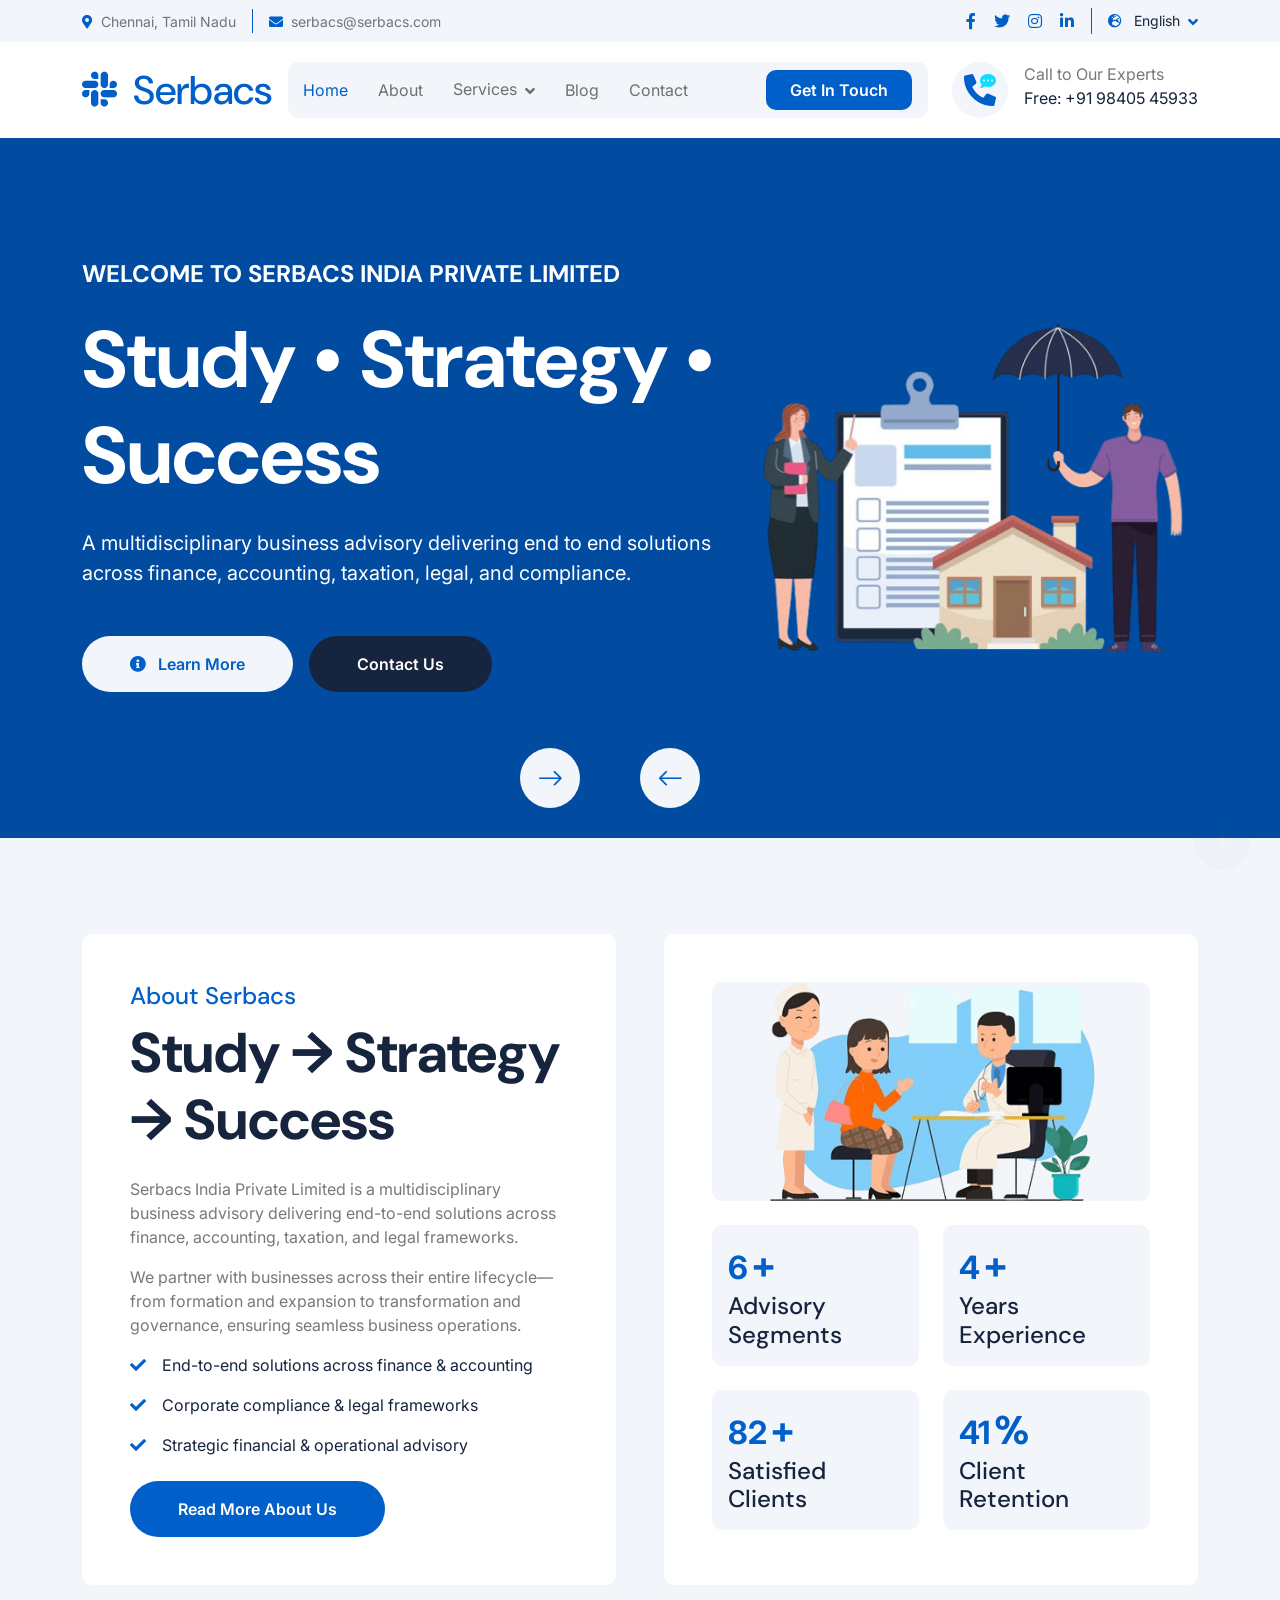
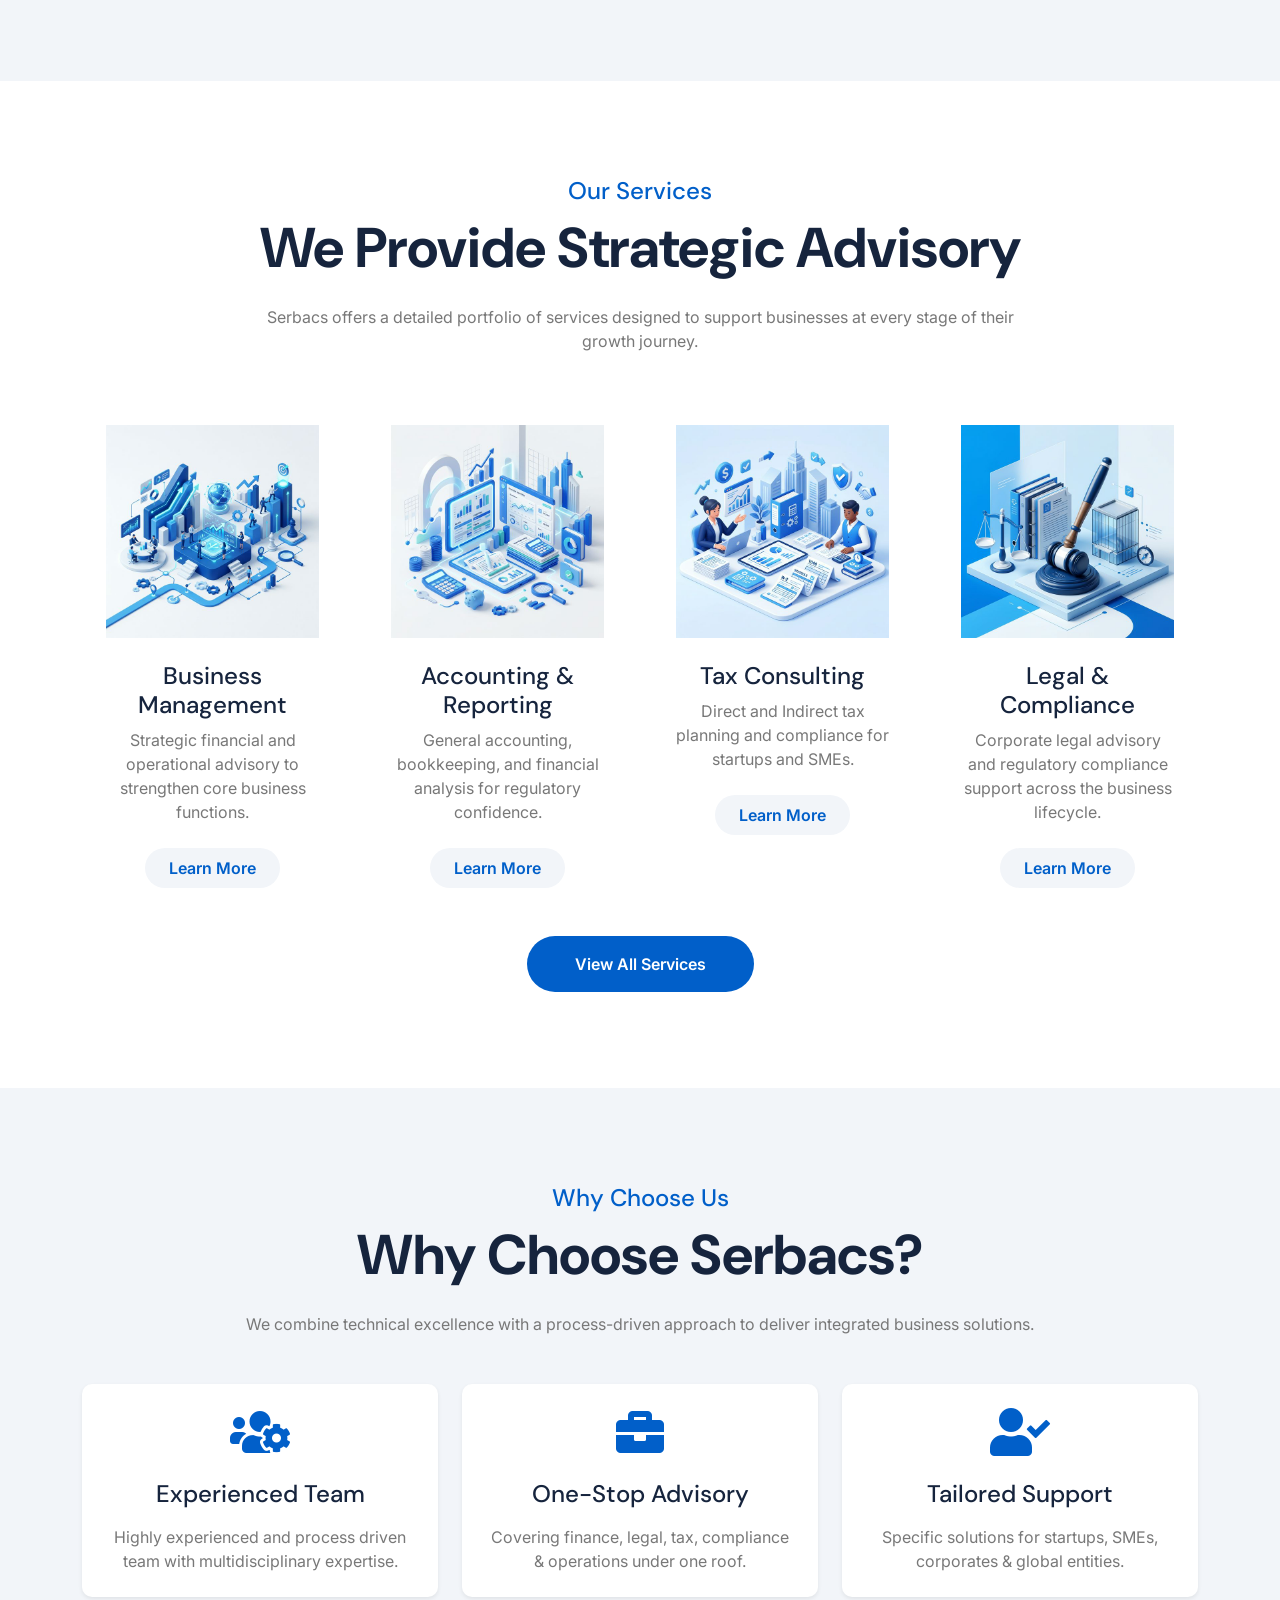
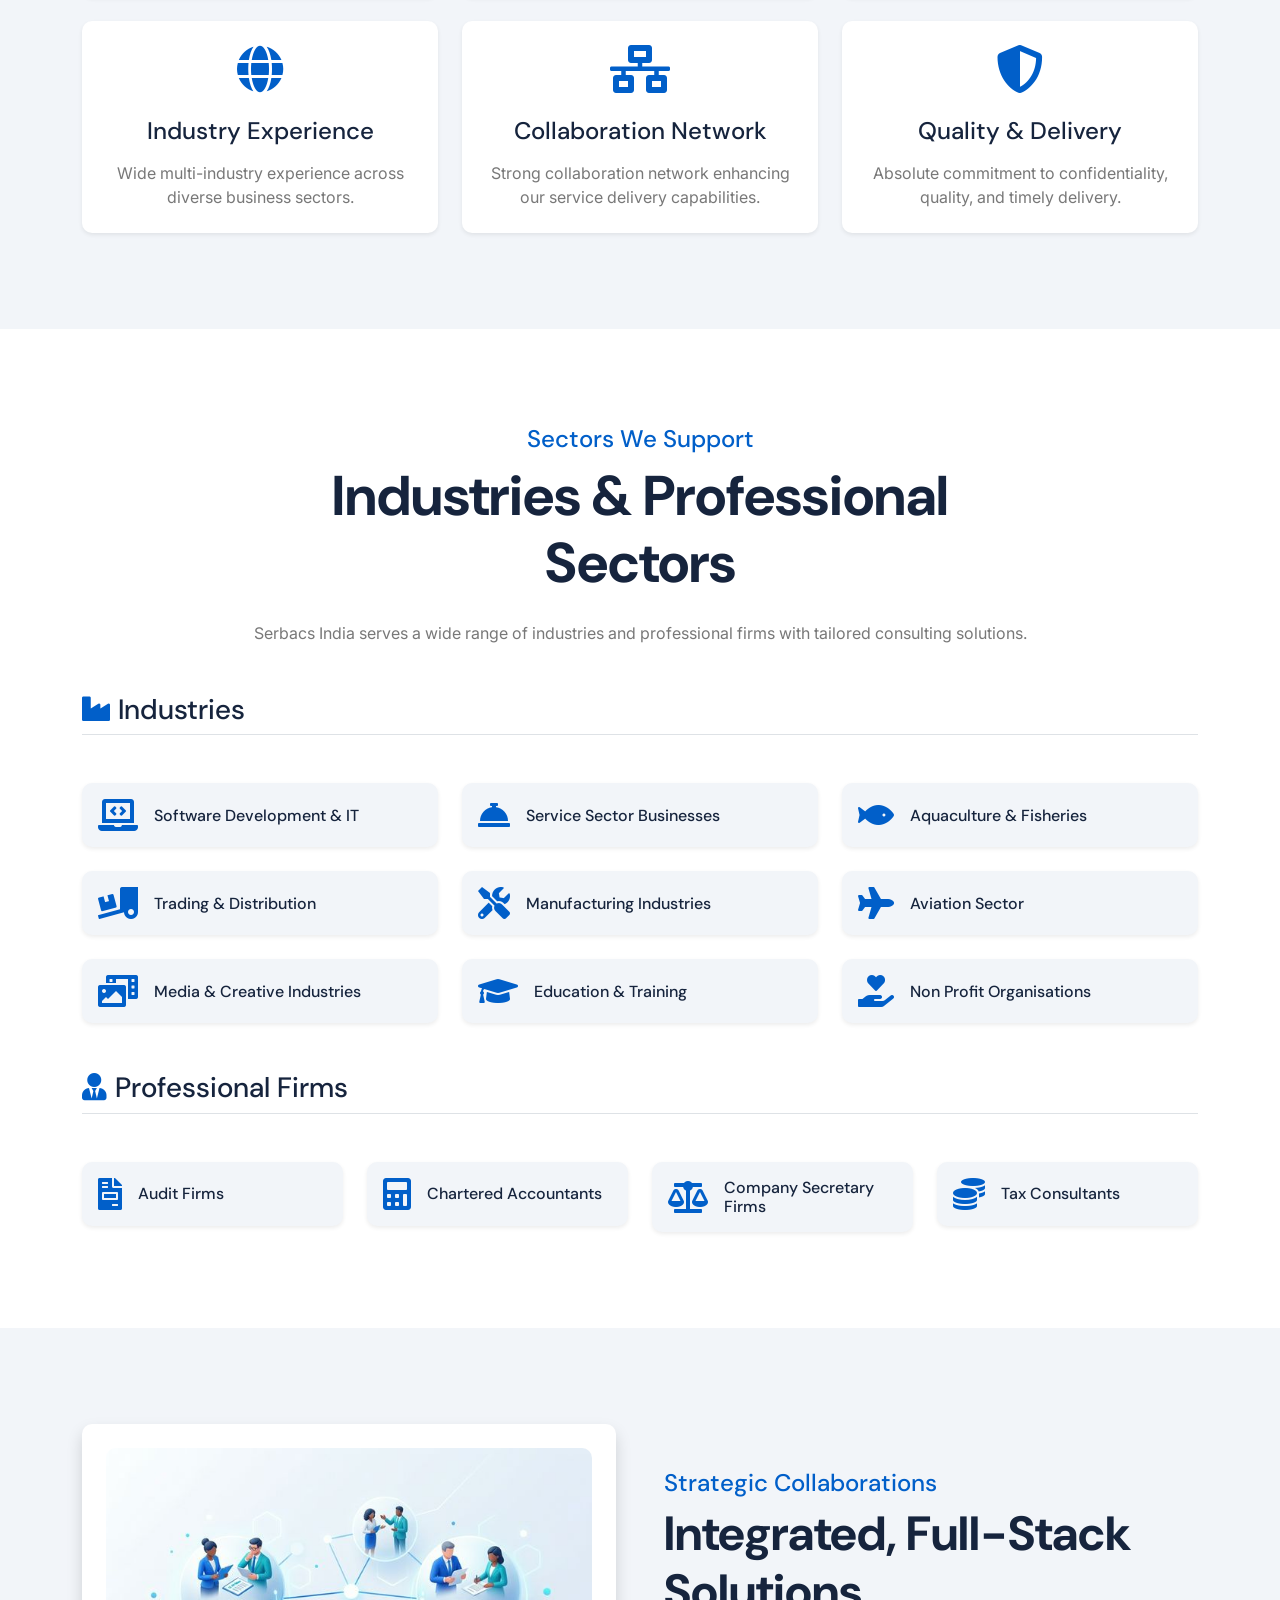
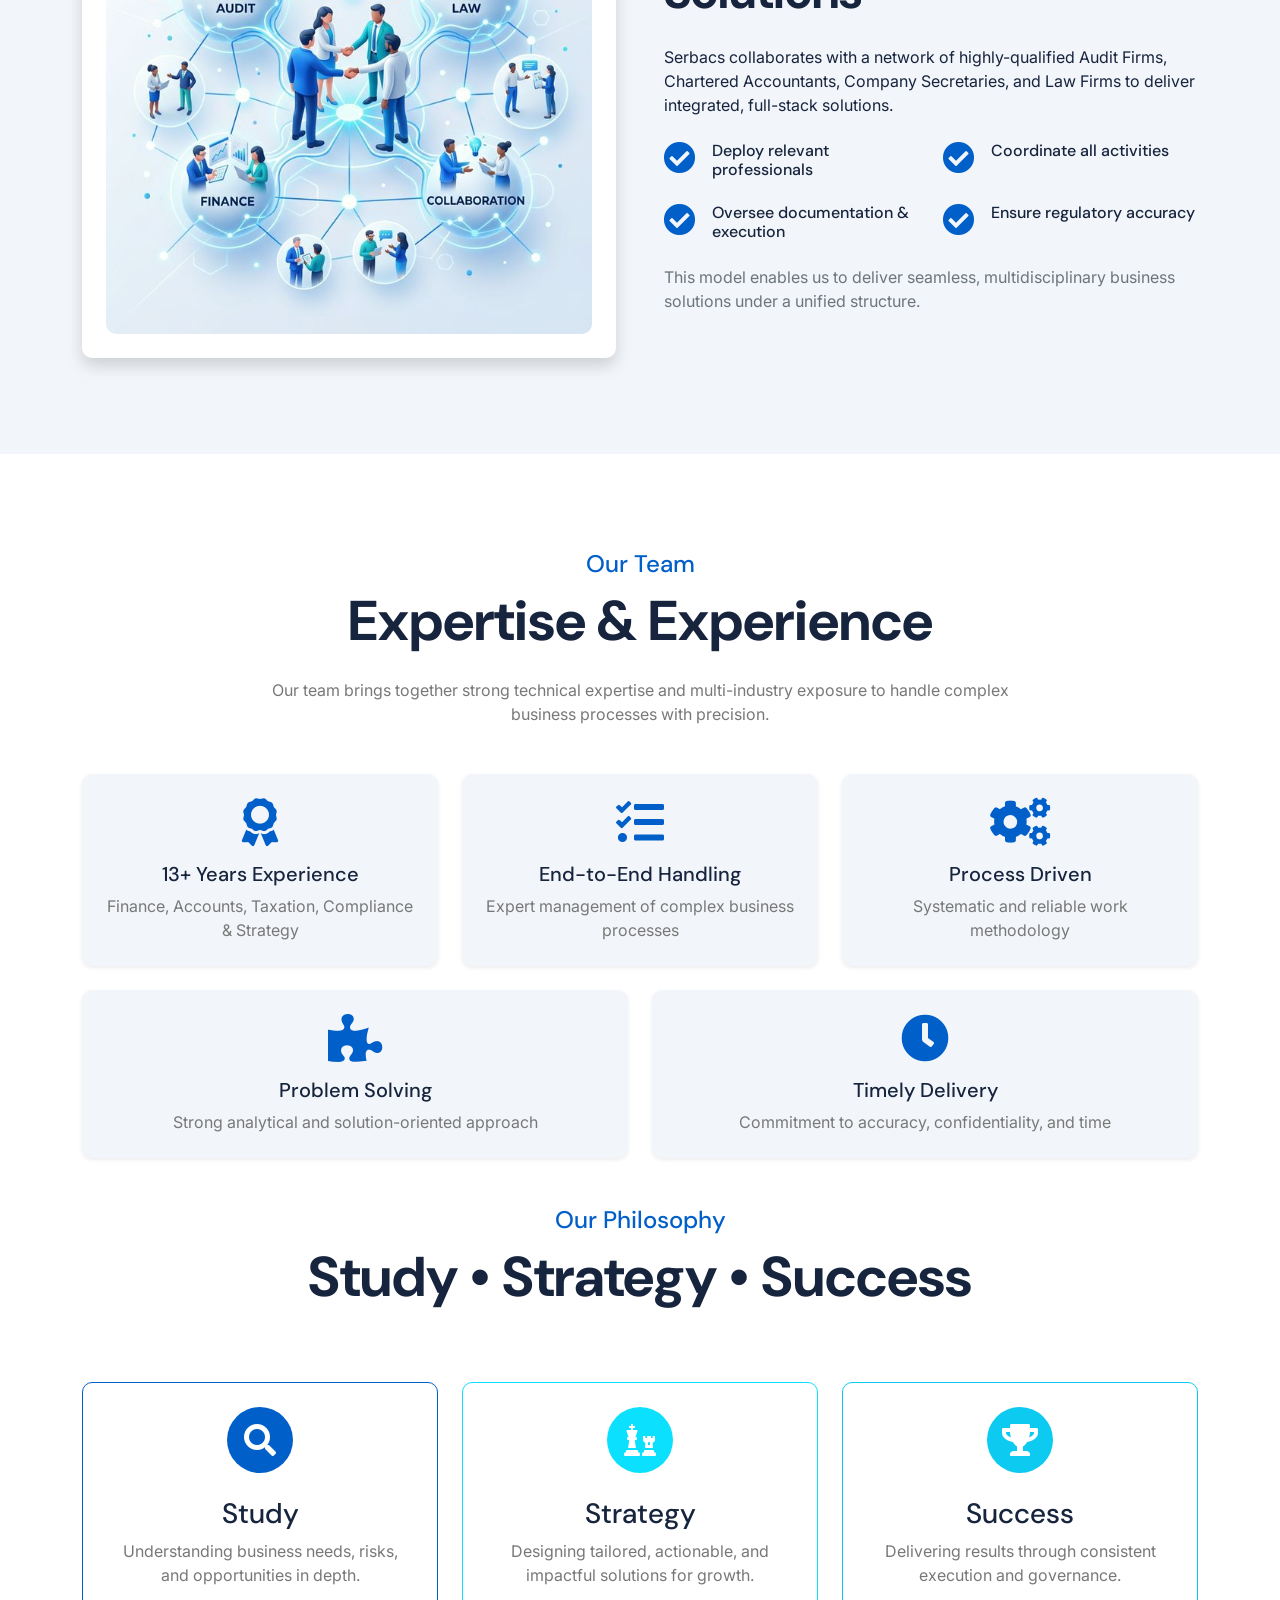
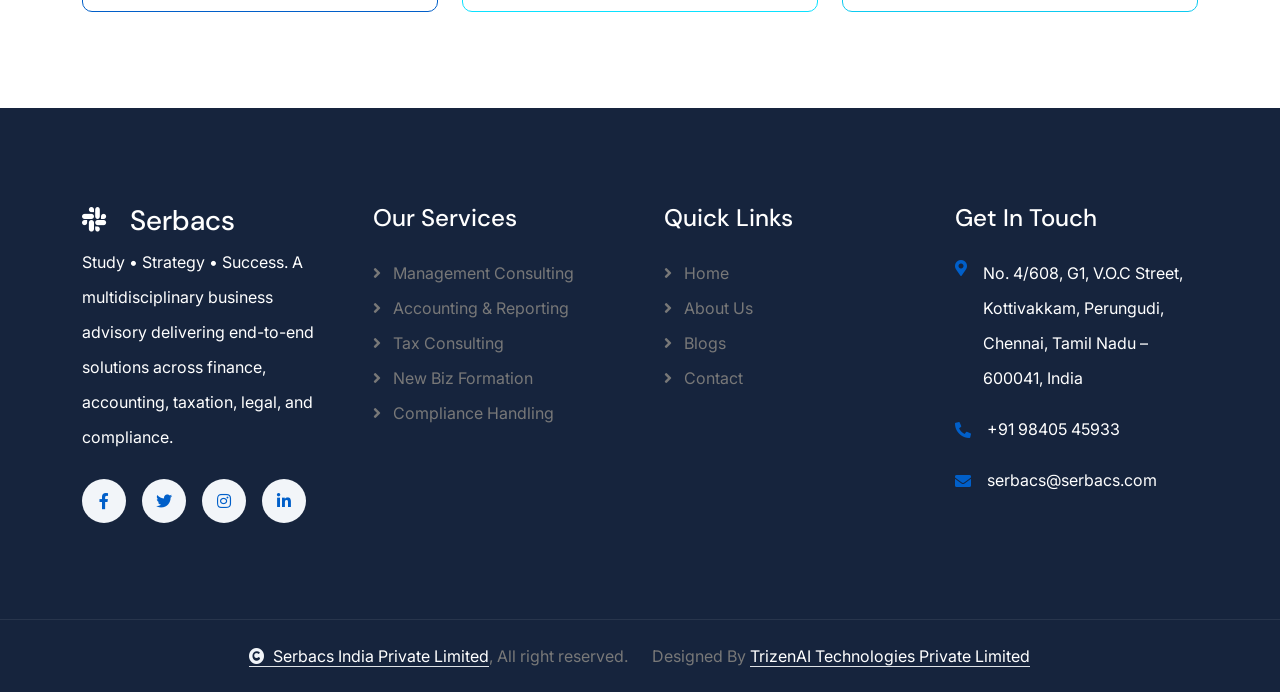
==== commit 8a9f4323: "address updated" ====
--- a/index.html
+++ b/index.html
@@ -803,7 +803,7 @@
                             <h4 class="text-white mb-4">Get In Touch</h4>
                             <div class="d-flex align-items-start mb-3">
                                 <i class="fas fa-map-marker-alt text-primary me-3 mt-1"></i>
-                                <p class="text-white mb-0">No. 4/608, G1, V.O.C Street, Kottivakkam, Chennai</p>
+                                <p class="text-white mb-0">No. 4/608, G1, V.O.C Street, Kottivakkam, Perungudi, Chennai, Tamil Nadu – 600041, India</p>
                             </div>
                             <div class="d-flex align-items-center mb-3">
                                 <i class="fa fa-phone-alt text-primary me-3"></i>
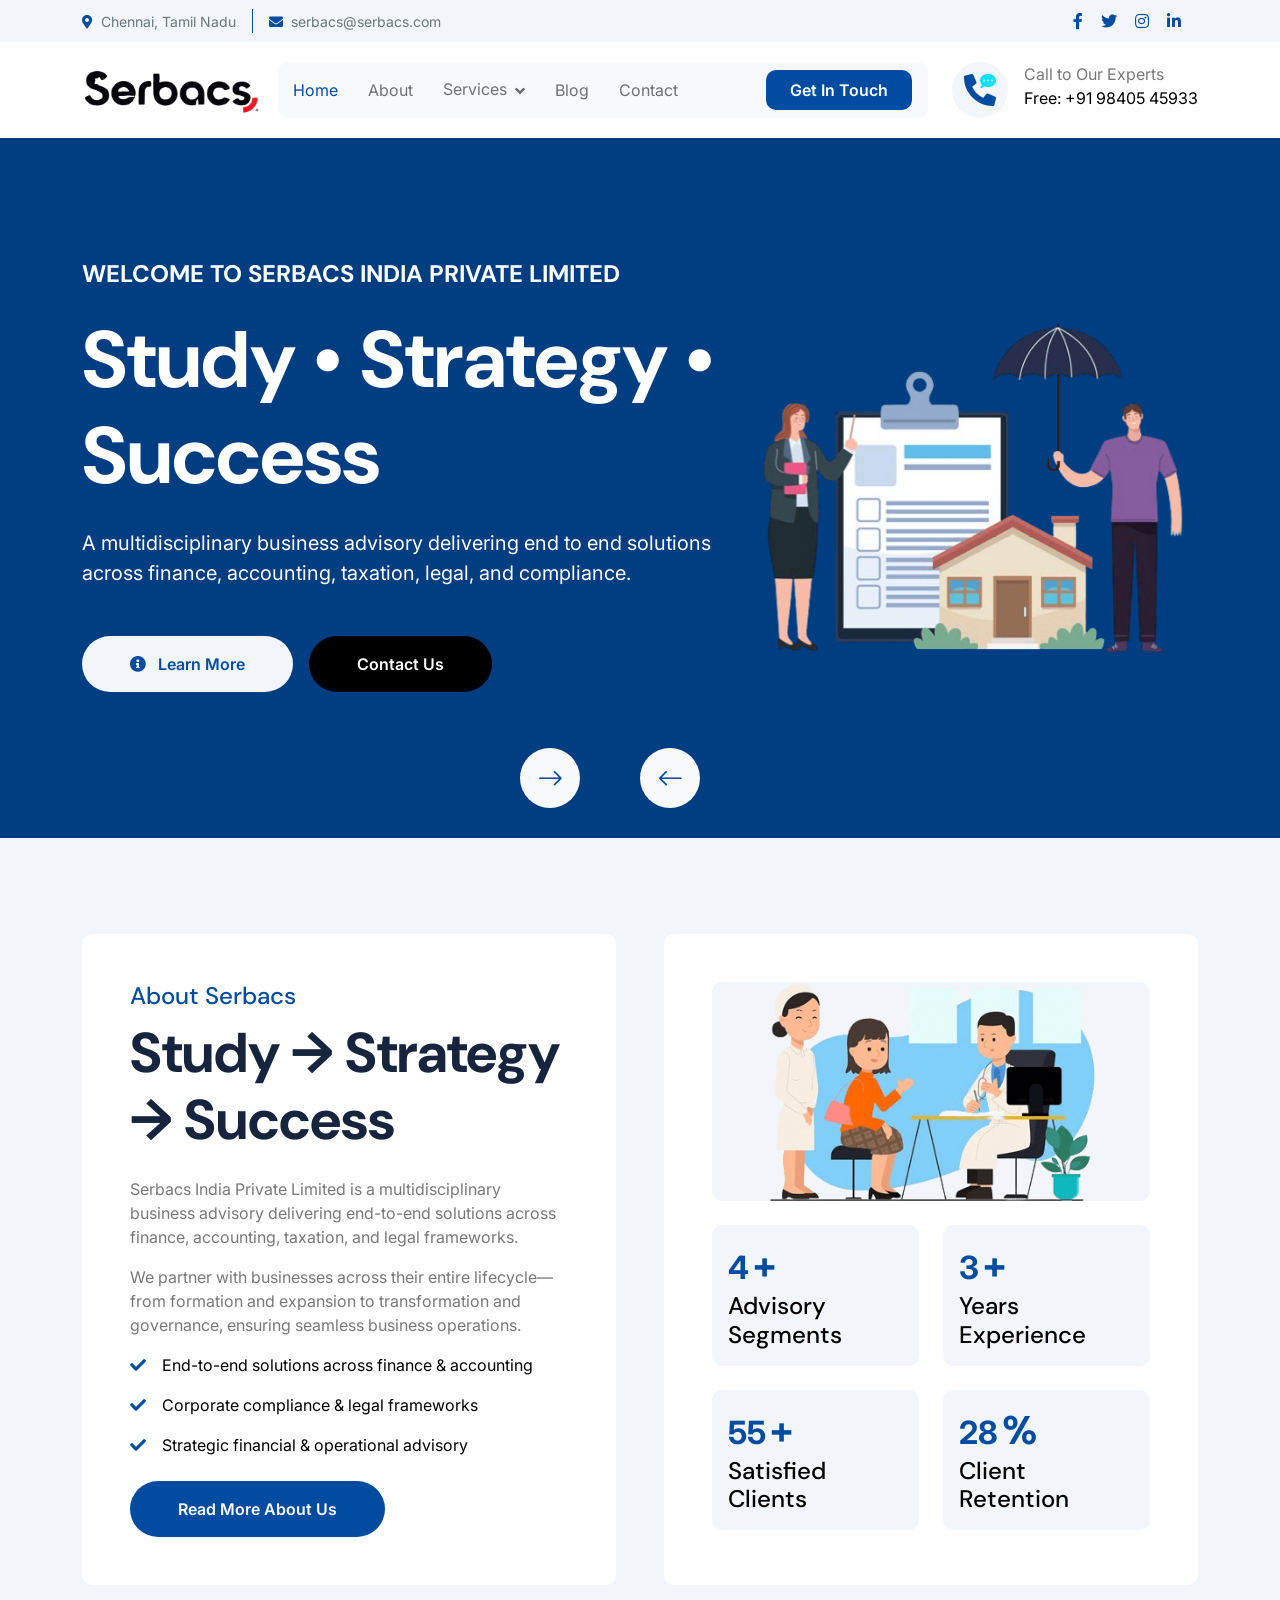
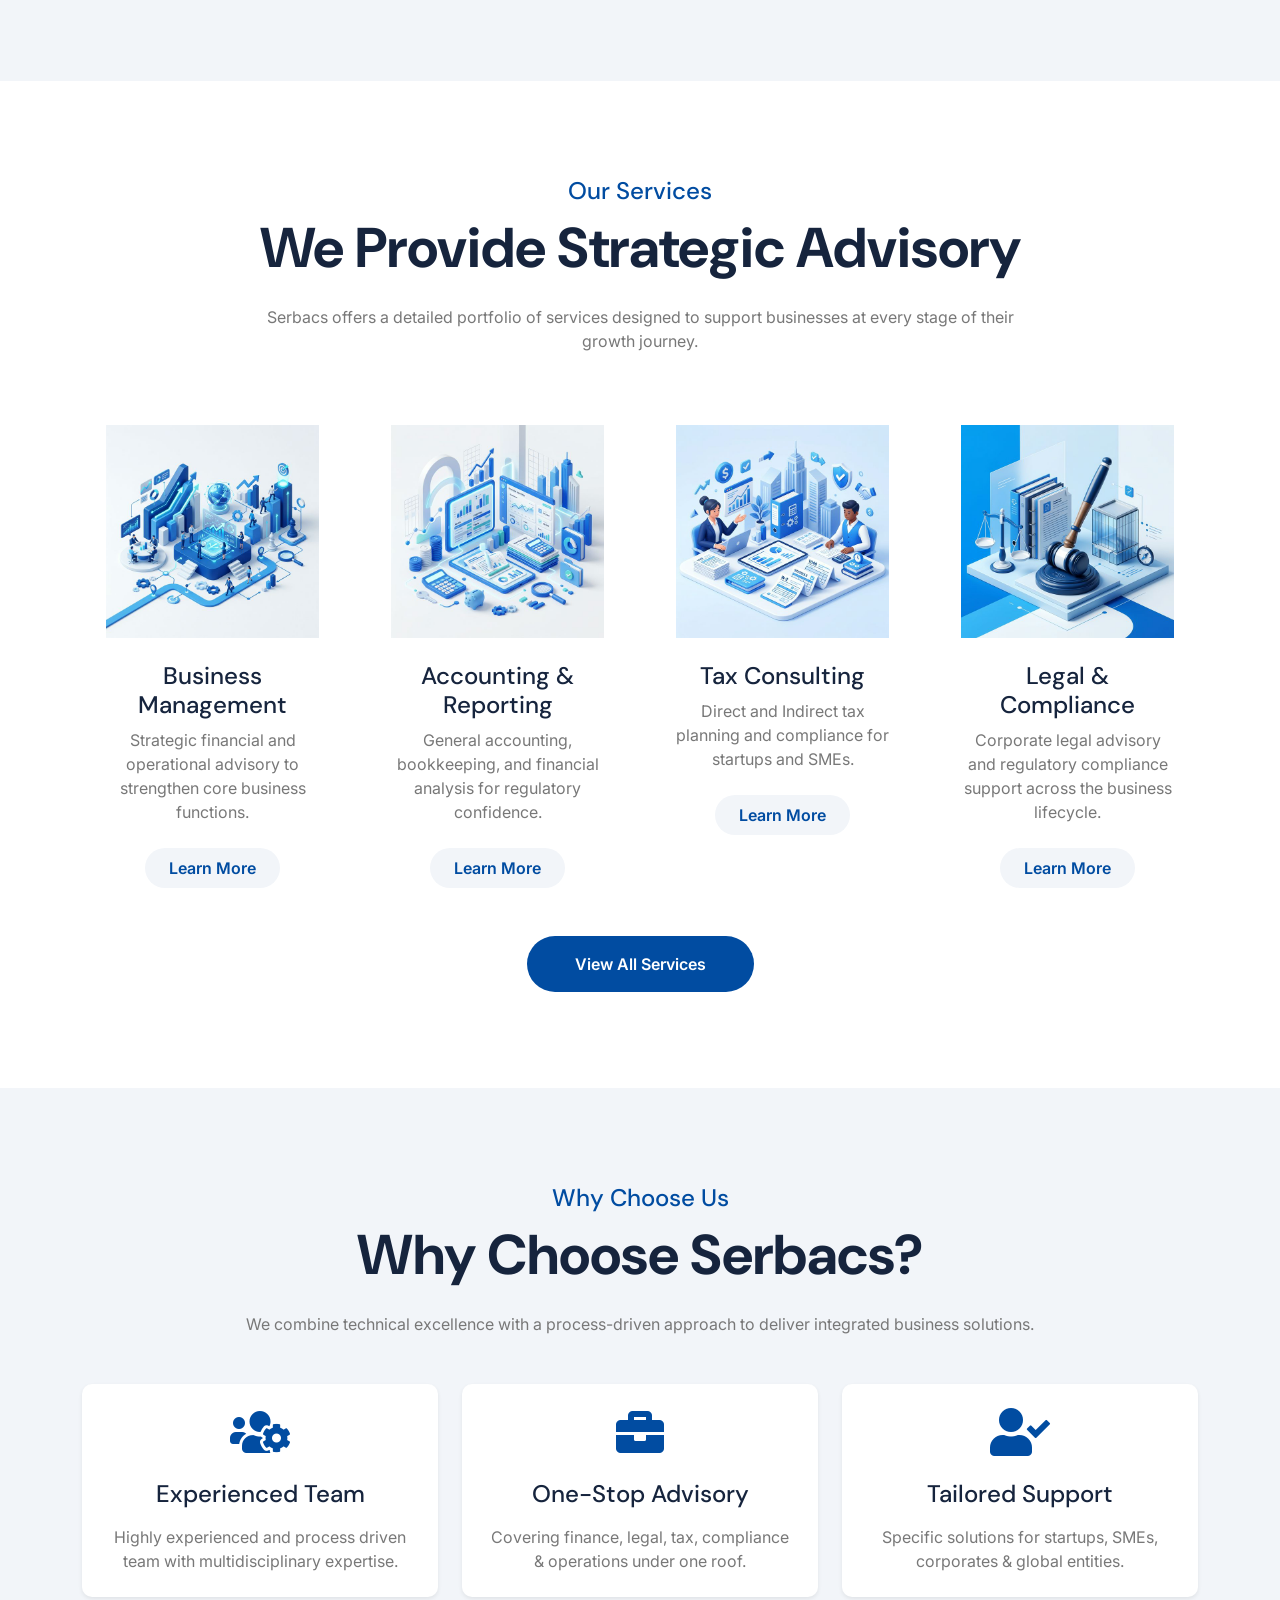
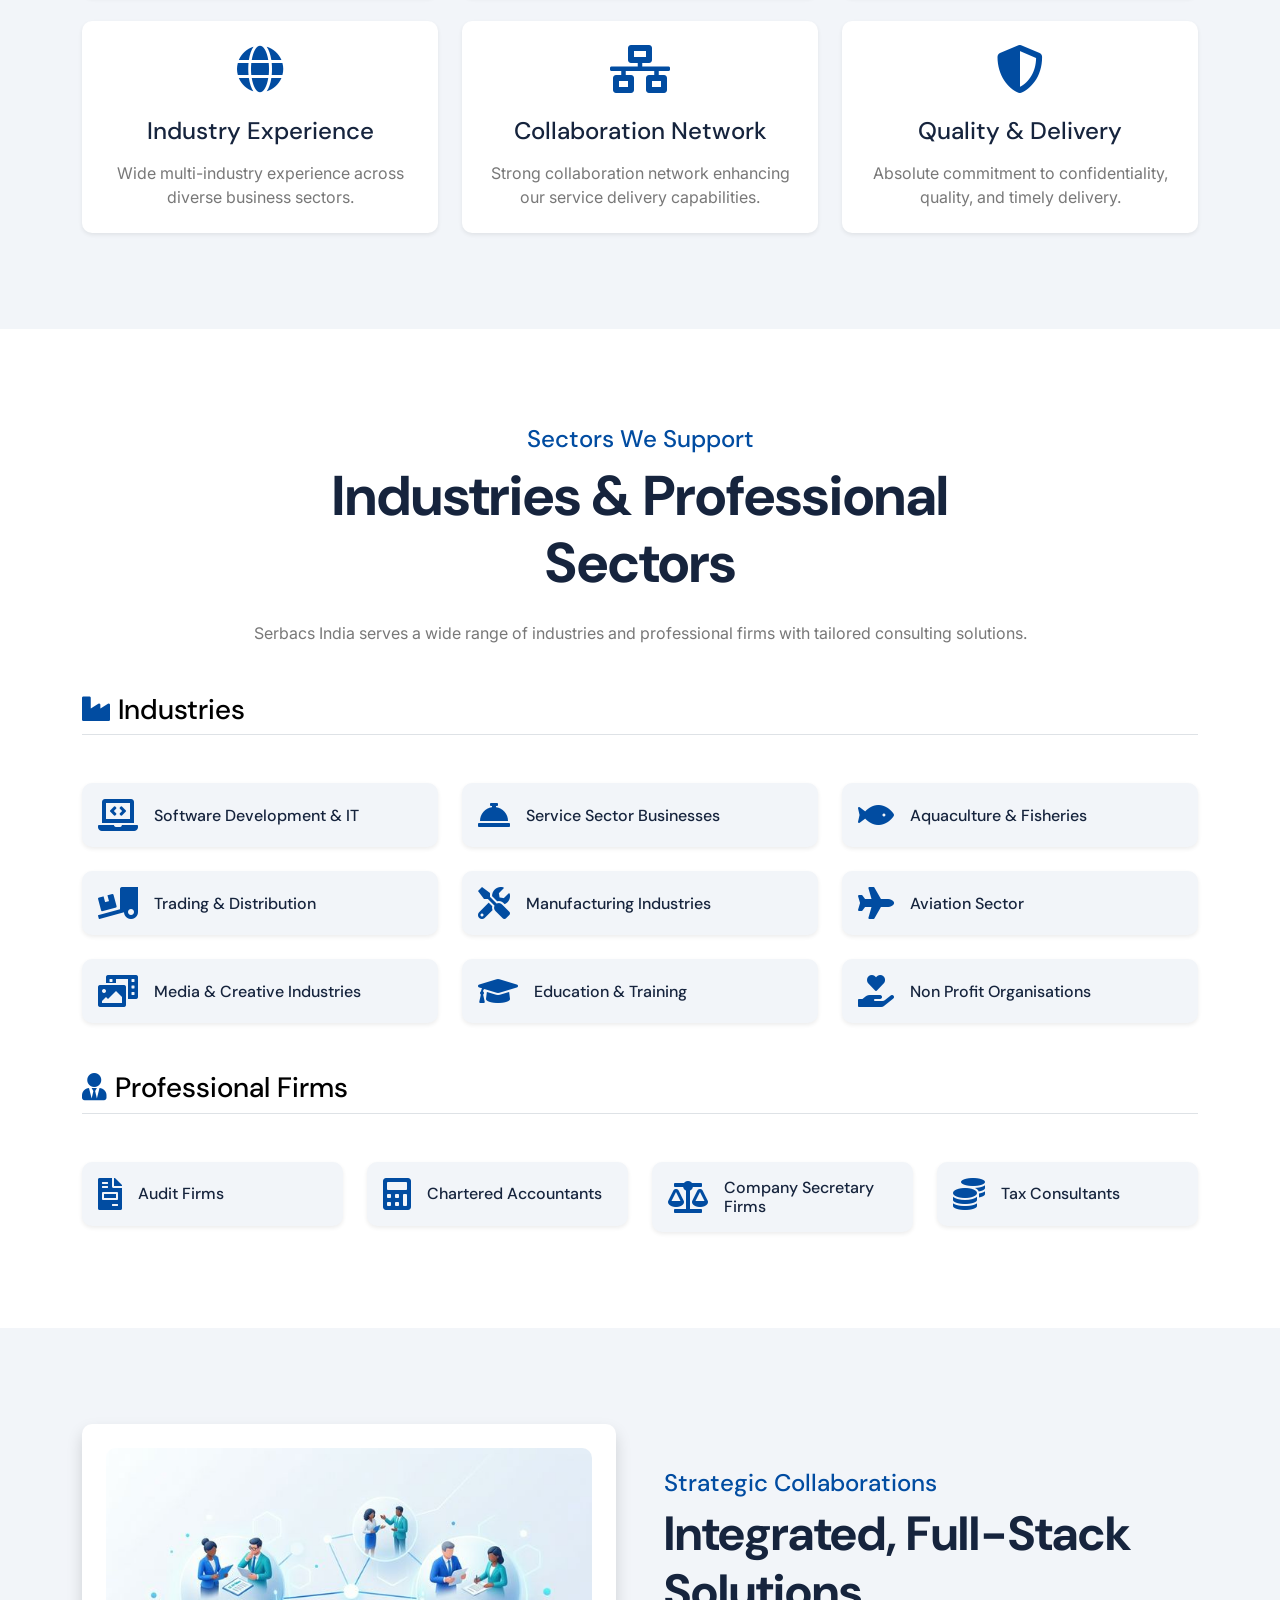
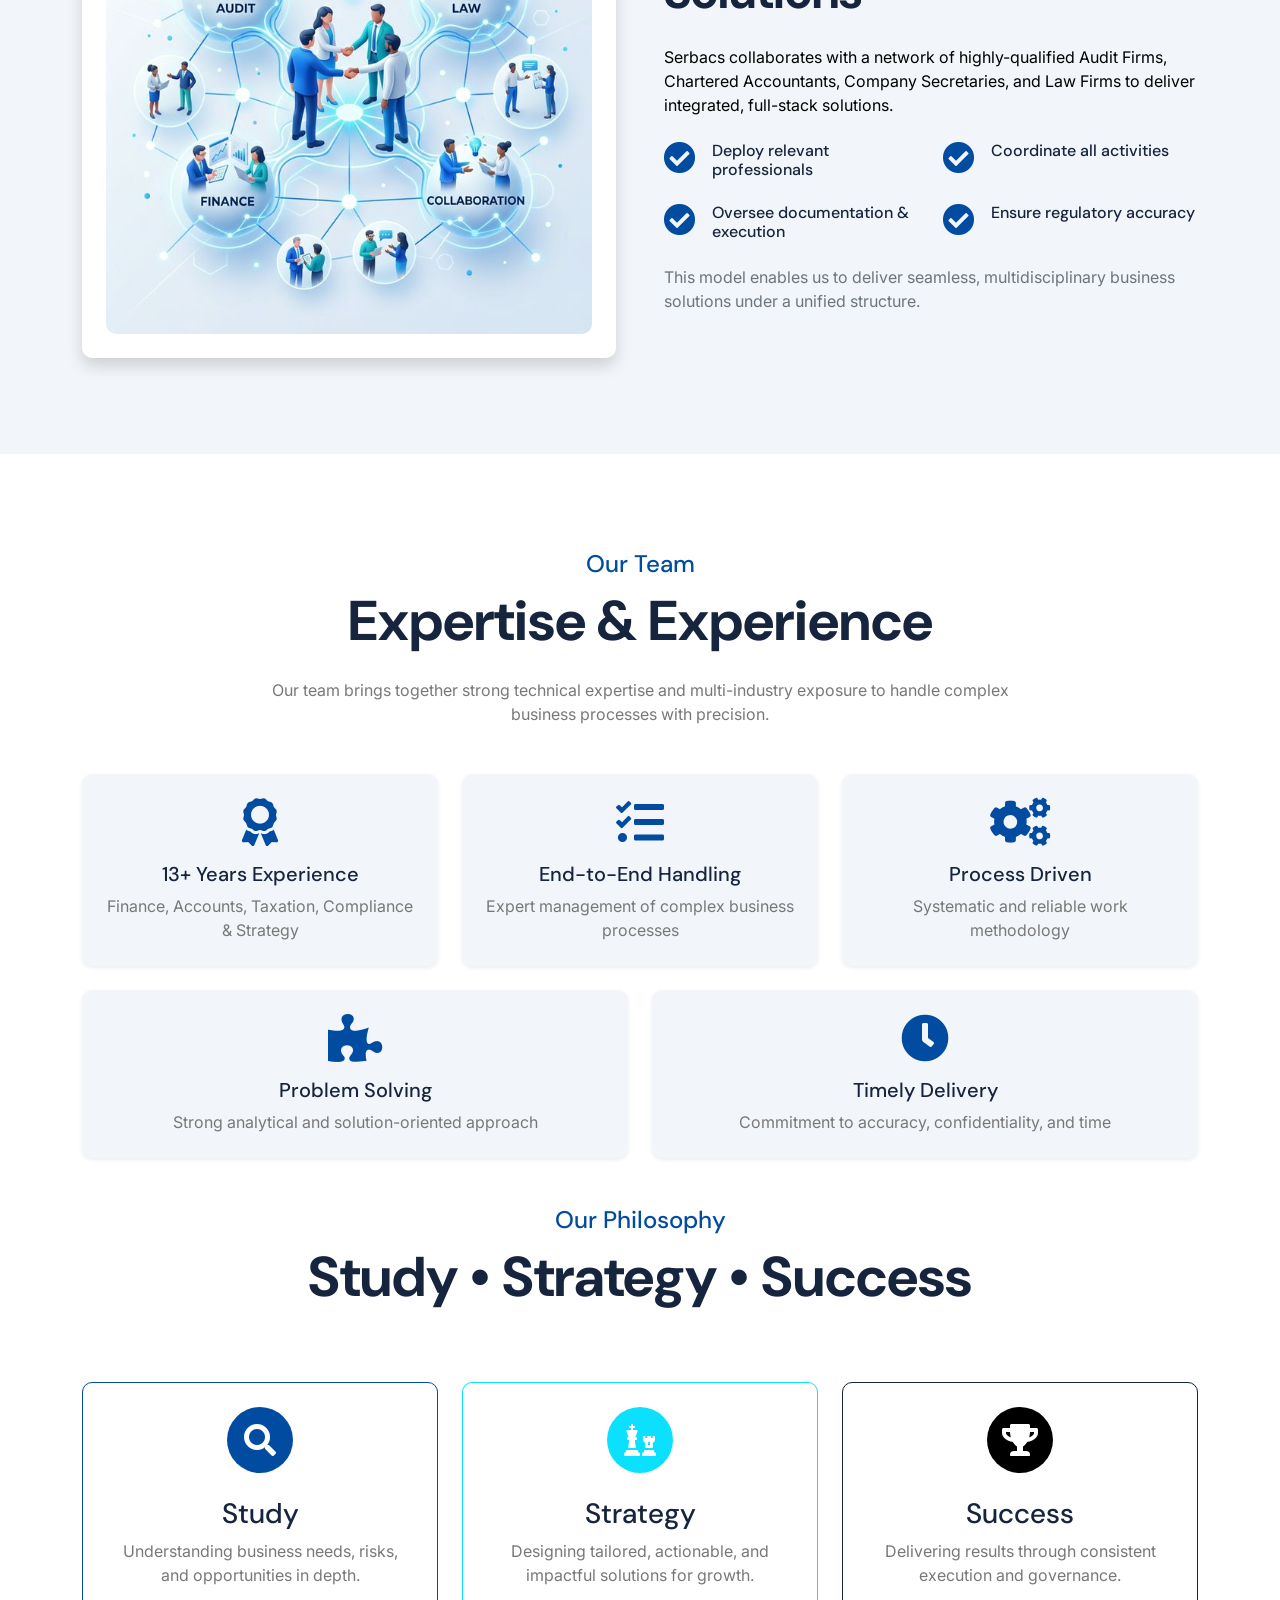
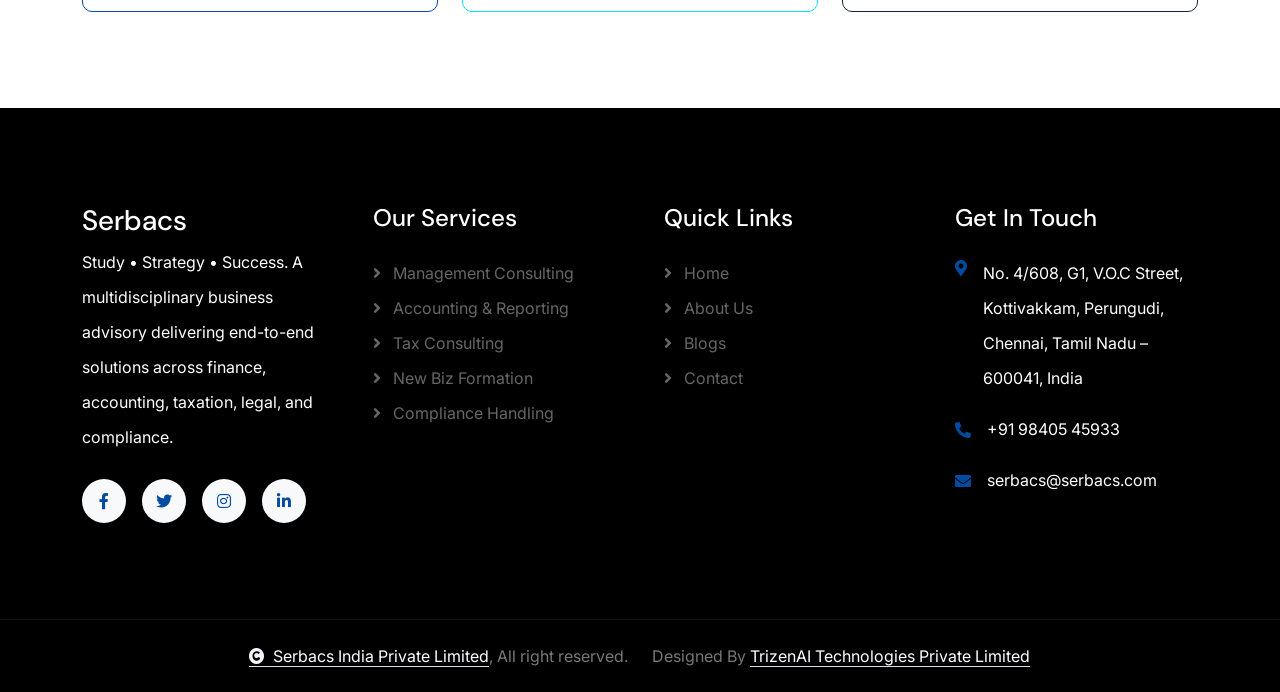
==== commit bcd52120: "updated the logo and removed the language dropdown" ====
--- a/index.html
+++ b/index.html
@@ -28,40 +28,6 @@
 
         <!-- Template Stylesheet -->
         <link href="css/style.css" rel="stylesheet">
-        
-        <style>
-            /* Mega Menu Core Styles */
-            .fs-sm { font-size: 0.82rem; line-height: 1.3; margin-bottom: 5px;}
-            .mega-menu a { transition: color 0.2s; color: var(--bs-dark) !important; }
-            .mega-menu a:hover { color: var(--bs-primary) !important; text-decoration: underline !important; }
-            .mega-menu-title { font-size: 0.85rem; letter-spacing: 0.5px; color: var(--bs-primary) !important; font-weight: 700; cursor: pointer; display: flex; justify-content: space-between; align-items: center; }
-            
-            @media (max-width: 991.98px) {
-                .mega-menu { position: relative !important; width: 100% !important; box-shadow: none !important; padding: 10px 20px !important; margin: 0 !important; }
-                .mega-menu .row { color: var(--bs-dark) !important; }
-                .mega-menu ul { display: none; padding-left: 15px; margin-top: 10px; }
-                .mega-menu ul.show { display: block; }
-                .mega-menu-title::after { content: "\f078"; font-family: "Font Awesome 5 Free"; font-weight: 900; transition: 0.3s; transform: rotate(0deg); }
-                .mega-menu-title.active::after { transform: rotate(180deg); }
-                .service-icon img {
-                    width: 70px;
-                    height: 70px;
-                    object-fit: contain;
-                    border-radius: 12px;
-                    margin-bottom: 15px;
-                }
-                .mega-menu-title { border-bottom: 1px solid #ddd !important; padding-bottom: 8px !important; margin-bottom: 10px !important; }
-            }
-
-            @media (min-width: 992px) {
-                .nav-item.dropdown.position-static { position: static !important; }
-                .mega-menu { width: 100% !important; left: 0 !important; right: 0 !important; padding: 25px !important; position: absolute !important; display: none; border-radius: 0 0 10px 10px !important; }
-                .mega-menu.show { display: block; }
-                .mega-menu-title { cursor: default; }
-                .mega-menu-title::after { display: none; }
-                .mega-menu ul { display: block !important; }
-            }
-        </style>
     </head>
 
     <body>
@@ -90,21 +56,12 @@
                     </div>
                     <div class="col-lg-4 text-center text-lg-end">
                         <div class="d-flex justify-content-end">
-                            <div class="d-flex border-end border-primary pe-3">
+                            <div class="d-flex pe-3">
                                 <a class="btn p-0 text-primary me-3" href="#"><i class="fab fa-facebook-f"></i></a>
                                 <a class="btn p-0 text-primary me-3" href="#"><i class="fab fa-twitter"></i></a>
                                 <a class="btn p-0 text-primary me-3" href="#"><i class="fab fa-instagram"></i></a>
                                 <a class="btn p-0 text-primary me-0" href="#"><i class="fab fa-linkedin-in"></i></a>
                             </div>
-                            <div class="dropdown ms-3">
-                                <a href="#" class="dropdown-toggle text-dark" data-bs-toggle="dropdown"><small><i class="fas fa-globe-europe text-primary me-2"></i> English</small></a>
-                                <div class="dropdown-menu rounded">
-                                    <a href="#" class="dropdown-item">English</a>
-                                    <a href="#" class="dropdown-item">Bangla</a>
-                                    <a href="#" class="dropdown-item">French</a>
-                                    <a href="#" class="dropdown-item">Spanish</a>
-                                    <a href="#" class="dropdown-item">Arabic</a>
-                                </div>
                             </div>
                         </div>
                     </div>
@@ -118,8 +75,8 @@
             <div class="container">
                 <nav class="navbar navbar-expand-lg navbar-light"> 
                     <a href="index.html" class="navbar-brand p-0">
-                        <h1 class="text-primary mb-0"><i class="fab fa-slack me-2"></i> Serbacs</h1>
-                        <!-- <img src="img/logo.png" alt="Logo"> -->
+                        <!-- <h1 class="text-primary mb-0">Serbacs</h1> -->
+                        <img src="img/logo/serbacslogo.png" alt="Logo">
                     </a>
                     <button class="navbar-toggler" type="button" data-bs-toggle="collapse" data-bs-target="#navbarCollapse">
                         <span class="fa fa-bars"></span>
@@ -134,7 +91,7 @@
                                 <a href="service.html" class="nav-link dropdown-toggle" data-bs-toggle="dropdown" data-bs-display="static">Services</a>
                                 <div class="dropdown-menu mega-menu shadow border-0 mt-0 py-4" style="background: var(--bs-light);">
                                      <div class="container-fluid">
-                                        <div class="row" style="color: white;">
+                                        <div class="row" style="color: var(--bs-dark);">
                                             <!-- Left Image -->
                                             <div class="col-lg-3 d-none d-lg-block">
                                                 <div class="h-100 w-100 rounded" style="background: url('img/carousel-2.png') center center no-repeat; background-size: cover; min-height: 300px;"></div>
@@ -142,103 +99,103 @@
                                             
                                             <!-- Col 1 -->
                                             <div class="col-lg-3 col-md-4">
-                                                <h6 class="text-uppercase text-info border-bottom border-light pb-1 mb-2 mega-menu-title">1. Business Management Consulting</h6>
+                                                <h6 class="text-uppercase text-primary border-bottom border-light pb-1 mb-2 mega-menu-title">1. Business Management Consulting</h6>
                                                 <ul class="list-unstyled mb-3 ms-1">
-                                                    <li><a href="service.html" class="text-white text-decoration-none d-block py-0 fs-sm">CFO & Finance Controller Services</a></li>
-                                                    <li><a href="service.html" class="text-white text-decoration-none d-block py-0 fs-sm">Budgeting, Forecasting & Cash Flow Management</a></li>
-                                                    <li><a href="service.html" class="text-white text-decoration-none d-block py-0 fs-sm">Feasibility Studies & Business Planning</a></li>
-                                                    <li><a href="service.html" class="text-white text-decoration-none d-block py-0 fs-sm">Internal Controls & SOP Development</a></li>
-                                                    <li><a href="service.html" class="text-white text-decoration-none d-block py-0 fs-sm">Costing, Pricing & Performance Dashboards</a></li>
+                                                    <li><a href="service.html" class="text-dark text-decoration-none d-block py-0 fs-sm">CFO & Finance Controller Services</a></li>
+                                                    <li><a href="service.html" class="text-dark text-decoration-none d-block py-0 fs-sm">Budgeting, Forecasting & Cash Flow Management</a></li>
+                                                    <li><a href="service.html" class="text-dark text-decoration-none d-block py-0 fs-sm">Feasibility Studies & Business Planning</a></li>
+                                                    <li><a href="service.html" class="text-dark text-decoration-none d-block py-0 fs-sm">Internal Controls & SOP Development</a></li>
+                                                    <li><a href="service.html" class="text-dark text-decoration-none d-block py-0 fs-sm">Costing, Pricing & Performance Dashboards</a></li>
                                                 </ul>
                                                 
-                                                <h6 class="text-uppercase text-info border-bottom border-light pb-1 mb-2 mega-menu-title">2. Accounting & Reporting</h6>
+                                                <h6 class="text-uppercase text-primary border-bottom border-light pb-1 mb-2 mega-menu-title">2. Accounting & Reporting</h6>
                                                 <ul class="list-unstyled mb-3 ms-1">
-                                                    <li><a href="service.html" class="text-white text-decoration-none d-block py-0 fs-sm">General Accounting & Bookkeeping</a></li>
-                                                    <li><a href="service.html" class="text-white text-decoration-none d-block py-0 fs-sm">Financial Analysis</a></li>
-                                                    <li><a href="service.html" class="text-white text-decoration-none d-block py-0 fs-sm">MIS Reporting & management dashboards</a></li>
-                                                    <li><a href="service.html" class="text-white text-decoration-none d-block py-0 fs-sm">Preparation of Financial Statements</a></li>
-                                                    <li><a href="service.html" class="text-white text-decoration-none d-block py-0 fs-sm">Receivables & Payables Management</a></li>
-                                                    <li><a href="service.html" class="text-white text-decoration-none d-block py-0 fs-sm">Periodic Closings</a></li>
-                                                    <li><a href="service.html" class="text-white text-decoration-none d-block py-0 fs-sm">Audit Support</a></li>
-                                                </ul>
-
-                                                <h6 class="text-uppercase text-info border-bottom border-light pb-1 mb-2 mega-menu-title">3. Banking Process</h6>
+                                                    <li><a href="service.html" class="text-dark text-decoration-none d-block py-0 fs-sm">General Accounting & Bookkeeping</a></li>
+                                                    <li><a href="service.html" class="text-dark text-decoration-none d-block py-0 fs-sm">Financial Analysis</a></li>
+                                                    <li><a href="service.html" class="text-dark text-decoration-none d-block py-0 fs-sm">MIS Reporting & management dashboards</a></li>
+                                                    <li><a href="service.html" class="text-dark text-decoration-none d-block py-0 fs-sm">Preparation of Financial Statements</a></li>
+                                                    <li><a href="service.html" class="text-dark text-decoration-none d-block py-0 fs-sm">Receivables & Payables Management</a></li>
+                                                    <li><a href="service.html" class="text-dark text-decoration-none d-block py-0 fs-sm">Periodic Closings</a></li>
+                                                    <li><a href="service.html" class="text-dark text-decoration-none d-block py-0 fs-sm">Audit Support</a></li>
+                                                </ul>
+
+                                                <h6 class="text-uppercase text-primary border-bottom border-light pb-1 mb-2 mega-menu-title">3. Banking Process</h6>
                                                 <ul class="list-unstyled mb-2 ms-1">
-                                                    <li><a href="service.html" class="text-white text-decoration-none d-block py-0 fs-sm">Day to day coordination with banks</a></li>
-                                                    <li><a href="service.html" class="text-white text-decoration-none d-block py-0 fs-sm">Documentation for outward remittances & payments</a></li>
-                                                    <li><a href="service.html" class="text-white text-decoration-none d-block py-0 fs-sm">Documentation for inward remittances & receipts</a></li>
-                                                    <li><a href="service.html" class="text-white text-decoration-none d-block py-0 fs-sm">Ad hoc banking compliance</a></li>
-                                                    <li><a href="service.html" class="text-white text-decoration-none d-block py-0 fs-sm">Liaison with bank officers for transaction or compliance clarity</a></li>
+                                                    <li><a href="service.html" class="text-dark text-decoration-none d-block py-0 fs-sm">Day to day coordination with banks</a></li>
+                                                    <li><a href="service.html" class="text-dark text-decoration-none d-block py-0 fs-sm">Documentation for outward remittances & payments</a></li>
+                                                    <li><a href="service.html" class="text-dark text-decoration-none d-block py-0 fs-sm">Documentation for inward remittances & receipts</a></li>
+                                                    <li><a href="service.html" class="text-dark text-decoration-none d-block py-0 fs-sm">Ad hoc banking compliance</a></li>
+                                                    <li><a href="service.html" class="text-dark text-decoration-none d-block py-0 fs-sm">Liaison with bank officers for transaction or compliance clarity</a></li>
                                                 </ul>
                                             </div>
 
                                             <!-- Col 2 -->
                                             <div class="col-lg-3 col-md-4">
-                                                <h6 class="text-uppercase text-info border-bottom border-light pb-1 mb-2 mega-menu-title">4. Tax Consulting</h6>
-                                                <a href="service.html" class="text-white text-decoration-none d-block py-0 fs-sm fw-bold mb-1">Direct Tax</a>
+                                                <h6 class="text-uppercase text-primary border-bottom border-light pb-1 mb-2 mega-menu-title">4. Tax Consulting</h6>
+                                                <a href="service.html" class="text-dark text-decoration-none d-block py-0 fs-sm fw-bold mb-1">Direct Tax</a>
                                                 <ul class="list-unstyled mb-2 ms-2">
-                                                    <li><a href="service.html" class="text-white text-decoration-none d-block py-0 fs-sm opacity-75">Tax Planning & Advisory</a></li>
-                                                    <li><a href="service.html" class="text-white text-decoration-none d-block py-0 fs-sm opacity-75">Income Tax Computation & Planning</a></li>
-                                                    <li><a href="service.html" class="text-white text-decoration-none d-block py-0 fs-sm opacity-75">ITR Filing</a></li>
-                                                    <li><a href="service.html" class="text-white text-decoration-none d-block py-0 fs-sm opacity-75">TDS/TCS Returns & Reconciliations</a></li>
-                                                    <li><a href="service.html" class="text-white text-decoration-none d-block py-0 fs-sm opacity-75">Assessment Representation & Notice Handling</a></li>
-                                                </ul>
-                                                <a href="service.html" class="text-white text-decoration-none d-block py-0 fs-sm fw-bold mt-1 mb-1">Indirect Tax</a>
+                                                    <li><a href="service.html" class="text-dark text-decoration-none d-block py-0 fs-sm">Tax Planning & Advisory</a></li>
+                                                    <li><a href="service.html" class="text-dark text-decoration-none d-block py-0 fs-sm">Income Tax Computation & Planning</a></li>
+                                                    <li><a href="service.html" class="text-dark text-decoration-none d-block py-0 fs-sm">ITR Filing</a></li>
+                                                    <li><a href="service.html" class="text-dark text-decoration-none d-block py-0 fs-sm">TDS/TCS Returns & Reconciliations</a></li>
+                                                    <li><a href="service.html" class="text-dark text-decoration-none d-block py-0 fs-sm">Assessment Representation & Notice Handling</a></li>
+                                                </ul>
+                                                <a href="service.html" class="text-dark text-decoration-none d-block py-0 fs-sm fw-bold mt-1 mb-1">Indirect Tax</a>
                                                 <ul class="list-unstyled mb-3 ms-2">
-                                                    <li><a href="service.html" class="text-white text-decoration-none d-block py-0 fs-sm opacity-75">GST Registration & Amendments</a></li>
-                                                    <li><a href="service.html" class="text-white text-decoration-none d-block py-0 fs-sm opacity-75">GST Returns</a></li>
-                                                    <li><a href="service.html" class="text-white text-decoration-none d-block py-0 fs-sm opacity-75">LUT Filing for Exporters</a></li>
-                                                    <li><a href="service.html" class="text-white text-decoration-none d-block py-0 fs-sm opacity-75">E-Invoicing & E-Way Bills</a></li>
-                                                    <li><a href="service.html" class="text-white text-decoration-none d-block py-0 fs-sm opacity-75">GST Audit & Health Check</a></li>
-                                                    <li><a href="service.html" class="text-white text-decoration-none d-block py-0 fs-sm opacity-75">GST Notices & Department Enquiry Handling</a></li>
-                                                </ul>
-
-                                                <h6 class="text-uppercase text-info border-bottom border-light pb-1 mb-2 mega-menu-title">5. New Business Formation</h6>
+                                                    <li><a href="service.html" class="text-dark text-decoration-none d-block py-0 fs-sm">GST Registration & Amendments</a></li>
+                                                    <li><a href="service.html" class="text-dark text-decoration-none d-block py-0 fs-sm">GST Returns</a></li>
+                                                    <li><a href="service.html" class="text-dark text-decoration-none d-block py-0 fs-sm">LUT Filing for Exporters</a></li>
+                                                    <li><a href="service.html" class="text-dark text-decoration-none d-block py-0 fs-sm">E-Invoicing & E-Way Bills</a></li>
+                                                    <li><a href="service.html" class="text-dark text-decoration-none d-block py-0 fs-sm">GST Audit & Health Check</a></li>
+                                                    <li><a href="service.html" class="text-dark text-decoration-none d-block py-0 fs-sm">GST Notices & Department Enquiry Handling</a></li>
+                                                </ul>
+
+                                                <h6 class="text-uppercase text-primary border-bottom border-light pb-1 mb-2 mega-menu-title">5. New Business Formation</h6>
                                                 <ul class="list-unstyled mb-3 ms-1">
-                                                    <li><a href="service.html" class="text-white text-decoration-none d-block py-0 fs-sm">Private Limited Company</a></li>
-                                                    <li><a href="service.html" class="text-white text-decoration-none d-block py-0 fs-sm">Public Limited Company</a></li>
-                                                    <li><a href="service.html" class="text-white text-decoration-none d-block py-0 fs-sm">One Person Company</a></li>
-                                                    <li><a href="service.html" class="text-white text-decoration-none d-block py-0 fs-sm">Limited Liability Partnership (LLP)</a></li>
-                                                    <li><a href="service.html" class="text-white text-decoration-none d-block py-0 fs-sm">Partnership Firm</a></li>
-                                                    <li><a href="service.html" class="text-white text-decoration-none d-block py-0 fs-sm">Sole Proprietorship</a></li>
-                                                    <li><a href="service.html" class="text-white text-decoration-none d-block py-0 fs-sm">Section 8 (Non Profit) Company</a></li>
-                                                </ul>
-
-                                                <h6 class="text-uppercase text-info border-bottom border-light pb-1 mb-2 mega-menu-title">6. Subsidiary Formation</h6>
+                                                    <li><a href="service.html" class="text-dark text-decoration-none d-block py-0 fs-sm">Private Limited Company</a></li>
+                                                    <li><a href="service.html" class="text-dark text-decoration-none d-block py-0 fs-sm">Public Limited Company</a></li>
+                                                    <li><a href="service.html" class="text-dark text-decoration-none d-block py-0 fs-sm">One Person Company</a></li>
+                                                    <li><a href="service.html" class="text-dark text-decoration-none d-block py-0 fs-sm">Limited Liability Partnership (LLP)</a></li>
+                                                    <li><a href="service.html" class="text-dark text-decoration-none d-block py-0 fs-sm">Partnership Firm</a></li>
+                                                    <li><a href="service.html" class="text-dark text-decoration-none d-block py-0 fs-sm">Sole Proprietorship</a></li>
+                                                    <li><a href="service.html" class="text-dark text-decoration-none d-block py-0 fs-sm">Section 8 (Non Profit) Company</a></li>
+                                                </ul>
+
+                                                <h6 class="text-uppercase text-primary border-bottom border-light pb-1 mb-2 mega-menu-title">6. Subsidiary Formation</h6>
                                                 <ul class="list-unstyled mb-2 ms-1">
-                                                    <li><a href="service.html" class="text-white text-decoration-none d-block py-0 fs-sm">Wholly Owned Subsidiary setup</a></li>
-                                                    <li><a href="service.html" class="text-white text-decoration-none d-block py-0 fs-sm">Branch Office Registration</a></li>
-                                                    <li><a href="service.html" class="text-white text-decoration-none d-block py-0 fs-sm">Liaison Office Registration</a></li>
-                                                    <li><a href="service.html" class="text-white text-decoration-none d-block py-0 fs-sm">FEMA, RBI, MCA Compliance</a></li>
-                                                    <li><a href="service.html" class="text-white text-decoration-none d-block py-0 fs-sm">End to end documentation and approvals</a></li>
+                                                    <li><a href="service.html" class="text-dark text-decoration-none d-block py-0 fs-sm">Wholly Owned Subsidiary setup</a></li>
+                                                    <li><a href="service.html" class="text-dark text-decoration-none d-block py-0 fs-sm">Branch Office Registration</a></li>
+                                                    <li><a href="service.html" class="text-dark text-decoration-none d-block py-0 fs-sm">Liaison Office Registration</a></li>
+                                                    <li><a href="service.html" class="text-dark text-decoration-none d-block py-0 fs-sm">FEMA, RBI, MCA Compliance</a></li>
+                                                    <li><a href="service.html" class="text-dark text-decoration-none d-block py-0 fs-sm">End to end documentation and approvals</a></li>
                                                 </ul>
                                             </div>
 
                                             <!-- Col 3 -->
                                             <div class="col-lg-3 col-md-4">
-                                                <h6 class="text-uppercase text-info border-bottom border-light pb-1 mb-2 mega-menu-title">7. Entity Restructuring</h6>
+                                                <h6 class="text-uppercase text-primary border-bottom border-light pb-1 mb-2 mega-menu-title">7. Entity Restructuring</h6>
                                                 <ul class="list-unstyled mb-3 ms-1">
-                                                    <li><a href="service.html" class="text-white text-decoration-none d-block py-0 fs-sm">Private Limited Company → LLP</a></li>
-                                                    <li><a href="service.html" class="text-white text-decoration-none d-block py-0 fs-sm">LLP → Private Limited Company</a></li>
-                                                    <li><a href="service.html" class="text-white text-decoration-none d-block py-0 fs-sm">Partnership → Private Limited Company</a></li>
-                                                    <li><a href="service.html" class="text-white text-decoration-none d-block py-0 fs-sm">Complete entity migration planning & compliance</a></li>
-                                                </ul>
-
-                                                <h6 class="text-uppercase text-info border-bottom border-light pb-1 mb-2 mega-menu-title">8. Legal Consulting</h6>
+                                                    <li><a href="service.html" class="text-dark text-decoration-none d-block py-0 fs-sm">Private Limited Company → LLP</a></li>
+                                                    <li><a href="service.html" class="text-dark text-decoration-none d-block py-0 fs-sm">LLP → Private Limited Company</a></li>
+                                                    <li><a href="service.html" class="text-dark text-decoration-none d-block py-0 fs-sm">Partnership → Private Limited Company</a></li>
+                                                    <li><a href="service.html" class="text-dark text-decoration-none d-block py-0 fs-sm">Complete entity migration planning & compliance</a></li>
+                                                </ul>
+
+                                                <h6 class="text-uppercase text-primary border-bottom border-light pb-1 mb-2 mega-menu-title">8. Legal Consulting</h6>
                                                 <ul class="list-unstyled mb-3 ms-1">
-                                                    <li><a href="service.html" class="text-white text-decoration-none d-block py-0 fs-sm">Corporate Legal Advisory</a></li>
-                                                    <li><a href="service.html" class="text-white text-decoration-none d-block py-0 fs-sm">Agreement Drafting & Review</a></li>
-                                                    <li><a href="service.html" class="text-white text-decoration-none d-block py-0 fs-sm">Labour Law & Compliance</a></li>
-                                                    <li><a href="service.html" class="text-white text-decoration-none d-block py-0 fs-sm">General Legal Documentation & Compliance Support</a></li>
-                                                </ul>
-
-                                                <h6 class="text-uppercase text-info border-bottom border-light pb-1 mb-2 mega-menu-title">9. Compliance Handling</h6>
+                                                    <li><a href="service.html" class="text-dark text-decoration-none d-block py-0 fs-sm">Corporate Legal Advisory</a></li>
+                                                    <li><a href="service.html" class="text-dark text-decoration-none d-block py-0 fs-sm">Agreement Drafting & Review</a></li>
+                                                    <li><a href="service.html" class="text-dark text-decoration-none d-block py-0 fs-sm">Labour Law & Compliance</a></li>
+                                                    <li><a href="service.html" class="text-dark text-decoration-none d-block py-0 fs-sm">General Legal Documentation & Compliance Support</a></li>
+                                                </ul>
+
+                                                <h6 class="text-uppercase text-primary border-bottom border-light pb-1 mb-2 mega-menu-title">9. Compliance Handling</h6>
                                                 <ul class="list-unstyled mb-2 ms-1">
-                                                    <li><a href="service.html" class="text-white text-decoration-none d-block py-0 fs-sm">MCA/ROC Annual & Event based Compliance</a></li>
-                                                    <li><a href="service.html" class="text-white text-decoration-none d-block py-0 fs-sm">GST Compliance</a></li>
-                                                    <li><a href="service.html" class="text-white text-decoration-none d-block py-0 fs-sm">Income Tax Compliance</a></li>
-                                                    <li><a href="service.html" class="text-white text-decoration-none d-block py-0 fs-sm">Labour Law Compliance</a></li>
-                                                    <li><a href="service.html" class="text-white text-decoration-none d-block py-0 fs-sm">Sector specific/Industry specific Compliance</a></li>
+                                                    <li><a href="service.html" class="text-dark text-decoration-none d-block py-0 fs-sm">MCA/ROC Annual & Event based Compliance</a></li>
+                                                    <li><a href="service.html" class="text-dark text-decoration-none d-block py-0 fs-sm">GST Compliance</a></li>
+                                                    <li><a href="service.html" class="text-dark text-decoration-none d-block py-0 fs-sm">Income Tax Compliance</a></li>
+                                                    <li><a href="service.html" class="text-dark text-decoration-none d-block py-0 fs-sm">Labour Law Compliance</a></li>
+                                                    <li><a href="service.html" class="text-dark text-decoration-none d-block py-0 fs-sm">Sector specific/Industry specific Compliance</a></li>
                                                 </ul>
                                             </div>
                                         </div>
@@ -743,8 +700,8 @@
                         </div>
                     </div>
                     <div class="col-md-6 col-lg-4 wow fadeInUp" data-wow-delay="0.3s">
-                        <div class="p-4 border border-info rounded text-center h-100">
-                            <div class="btn-xl-square bg-info text-white rounded-circle mx-auto mb-4">
+                        <div class="p-4 border border-dark rounded text-center h-100">
+                            <div class="btn-xl-square bg-dark text-white rounded-circle mx-auto mb-4">
                                 <i class="fas fa-trophy fa-2x"></i>
                             </div>
                             <h3>Success</h3>
@@ -765,7 +722,7 @@
                     <div class="col-md-6 col-lg-6 col-xl-3">
                         <div class="footer-item">
                             <a href="index.html" class="p-0">
-                                <h3 class="text-white"><i class="fab fa-slack me-3"></i> Serbacs</h3>
+                                <h3 class="text-white">Serbacs</h3>
                             </a>
                             <p class="text-white mb-4">Study • Strategy • Success. A multidisciplinary business advisory delivering end-to-end solutions across finance, accounting, taxation, legal, and compliance.</p>
                             <div class="footer-btn d-flex">
@@ -840,26 +797,6 @@
 
         <!-- Back to Top -->
         <a href="#" class="btn btn-primary btn-lg-square rounded-circle back-to-top"><i class="fa fa-arrow-up"></i></a>   
-
-        <script>
-            // Mega Menu Mobile Toggle Logic
-            document.addEventListener('DOMContentLoaded', function() {
-                const titles = document.querySelectorAll('.mega-menu-title');
-                titles.forEach(title => {
-                    title.addEventListener('click', function(e) {
-                        if (window.innerWidth < 992) {
-                            e.preventDefault();
-                            e.stopPropagation();
-                            this.classList.toggle('active');
-                            const nextUl = this.nextElementSibling;
-                            if (nextUl && nextUl.tagName === 'UL') {
-                                nextUl.classList.toggle('show');
-                            }
-                        }
-                    });
-                });
-            });
-        </script>
 
         <!-- JavaScript Libraries -->
         <script src="https://ajax.googleapis.com/ajax/libs/jquery/3.6.4/jquery.min.js"></script>
--- a/css/style.css
+++ b/css/style.css
@@ -1,3 +1,29 @@
+:root {
+    --bs-primary: #014CA1; /* Logo Red */
+    --bs-dark: #000000;    /* Logo Black */
+    --bs-secondary: #808080; /* Logo Gray */
+    --bs-info: #014CA1;    /* Mapping Info to Primary Red for consistency */
+    --bs-light: #f8f9fa;
+    --bs-white: #ffffff;
+    --bs-body: #666666;
+}
+
+/*** Global Overrides ***/
+.text-primary { color: var(--bs-primary) !important; }
+.bg-primary { background-color: var(--bs-primary) !important; }
+.btn-primary { background-color: var(--bs-primary) !important; border-color: var(--bs-primary) !important; color: #fff !important; }
+.btn-primary:hover { background-color: var(--bs-dark) !important; border-color: var(--bs-dark) !important; }
+.border-primary { border-color: var(--bs-primary) !important; }
+
+.text-dark { color: var(--bs-dark) !important; }
+.bg-dark { background-color: var(--bs-dark) !important; }
+.btn-dark { background-color: var(--bs-dark) !important; border-color: var(--bs-dark) !important; color: #fff !important; }
+.btn-dark:hover { background-color: var(--bs-primary) !important; border-color: var(--bs-primary) !important; }
+
+/* Breadcrumb Gradient Update */
+.bg-breadcrumb {
+    background: linear-gradient(rgba(1, 95, 201, 0.9), rgba(0, 0, 0, 0.2)), url(../img/bg-breadcrumb.jpg)!important;
+}
 
 /*** Spinner Start ***/
 #spinner {
@@ -166,6 +192,11 @@
         padding: 0;
     }
 
+    .navbar-collapse {
+        max-height: 70vh;
+        overflow-y: auto;
+    }
+
     .navbar .navbar-nav .nav-item {
         display: flex;
         padding: 20px;
@@ -345,7 +376,6 @@
 .bg-breadcrumb {
     position: relative;
     overflow: hidden;
-    background: linear-gradient(rgba(1, 95, 201, 0.9), rgba(0, 0, 0, 0.2)), url(../img/bg-breadcrumb.jpg);
     background-position: center center;
     background-repeat: no-repeat;
     background-size: cover;
@@ -716,4 +746,36 @@
 }
 /*** copyright end ***/
 
-
+/* Mega Menu Core Styles */
+.fs-sm { font-size: 0.82rem; line-height: 1.3; margin-bottom: 5px;}
+.mega-menu a { transition: color 0.2s; color: var(--bs-dark) !important; }
+.mega-menu a:hover { color: var(--bs-primary) !important; text-decoration: underline !important; }
+.mega-menu-title { font-size: 0.85rem; letter-spacing: 0.5px; color: var(--bs-primary) !important; font-weight: 700; cursor: pointer; display: flex; justify-content: space-between; align-items: center; }
+
+@media (max-width: 991.98px) {
+    .mega-menu { position: relative !important; width: 100% !important; box-shadow: none !important; padding: 10px 20px !important; margin: 0 !important; }
+    .mega-menu .row { color: var(--bs-dark) !important; }
+    .mega-menu ul { display: none; padding-left: 15px; margin-top: 10px; }
+    .mega-menu ul.show { display: block; }
+    .mega-menu-title::after { content: "\f078"; font-family: "Font Awesome 5 Free"; font-weight: 900; transition: 0.3s; transform: rotate(0deg); }
+    .mega-menu-title.active::after { transform: rotate(180deg); }
+    .service-icon img {
+        width: 70px;
+        height: 70px;
+        object-fit: contain;
+        border-radius: 12px;
+        margin-bottom: 15px;
+    }
+    .mega-menu-title { border-bottom: 1px solid #ddd !important; padding-bottom: 8px !important; margin-bottom: 10px !important; }
+}
+
+@media (min-width: 992px) {
+    .nav-item.dropdown.position-static { position: static !important; }
+    .mega-menu { width: 100% !important; left: 0 !important; right: 0 !important; padding: 25px !important; position: absolute !important; display: none; border-radius: 0 0 10px 10px !important; }
+    .mega-menu.show { display: block; }
+    .mega-menu-title { cursor: default; }
+    .mega-menu-title::after { display: none; }
+    .mega-menu ul { display: block !important; }
+}
+
+
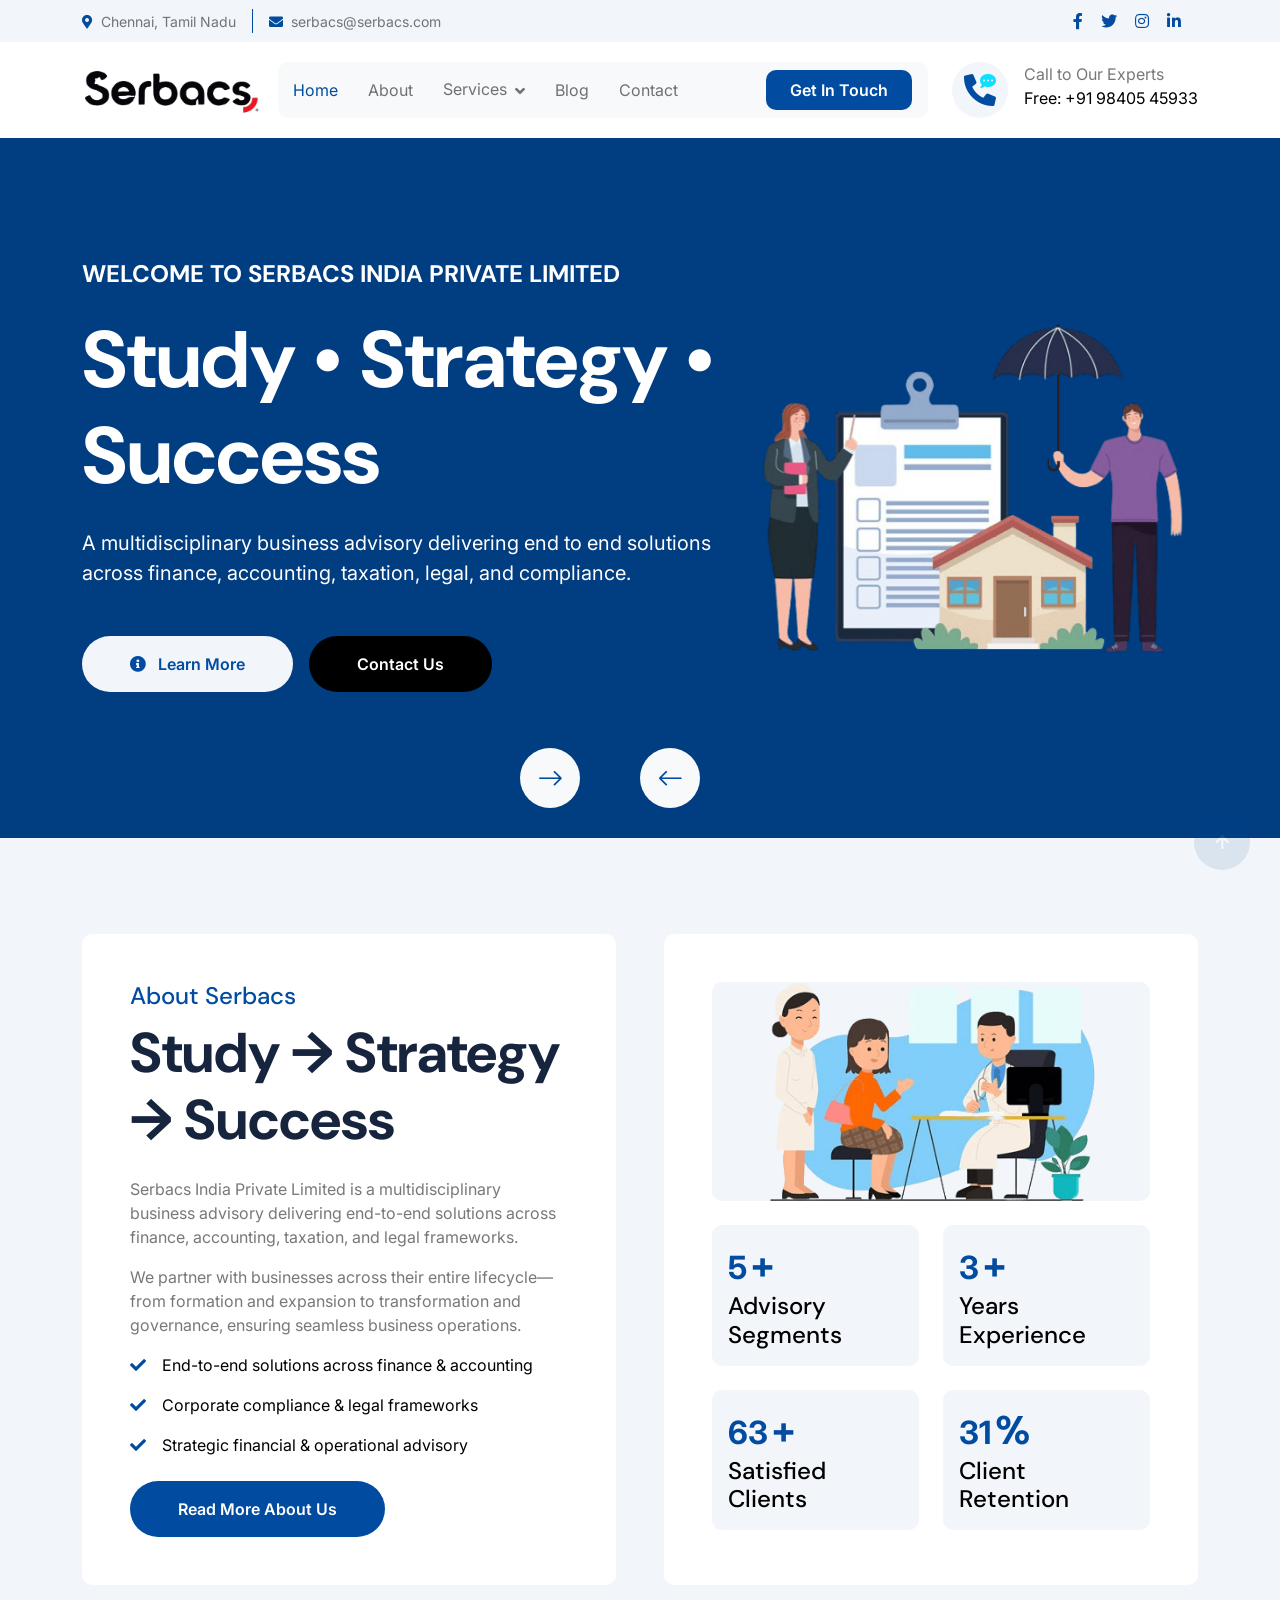
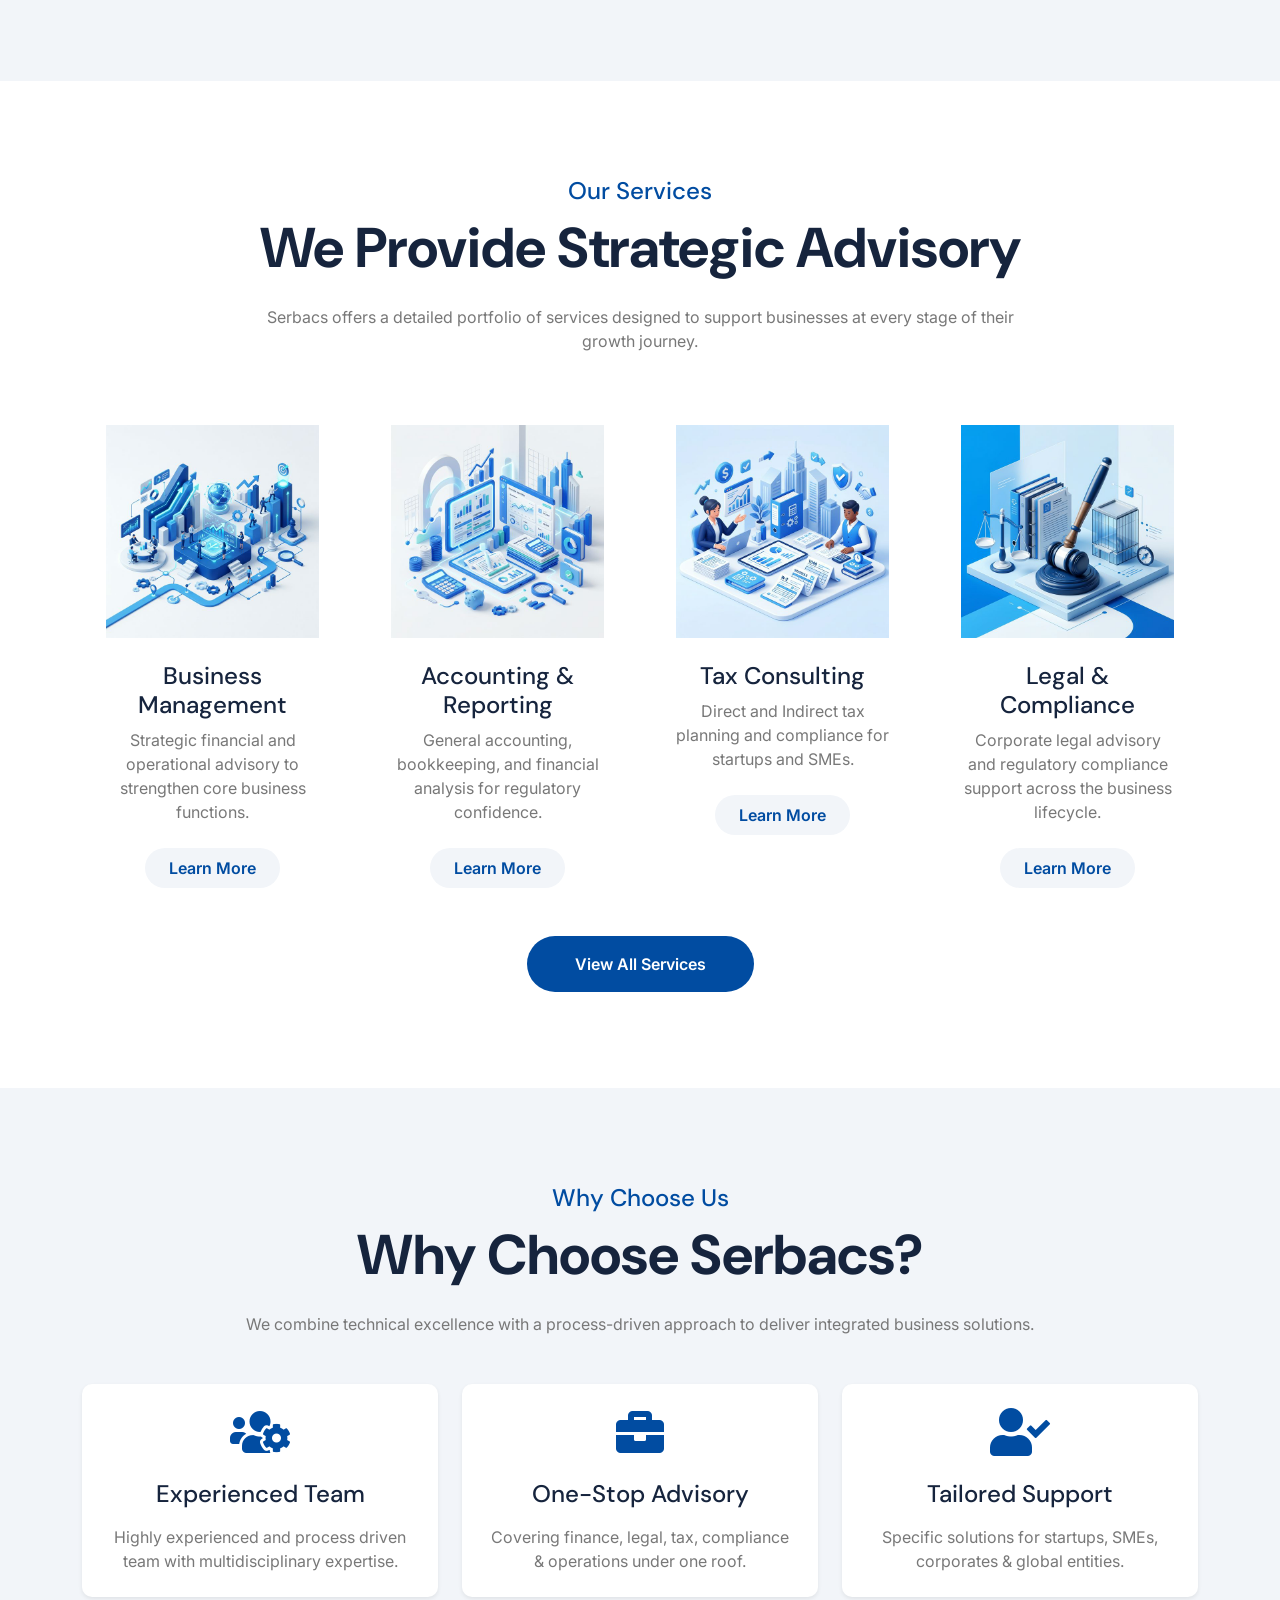
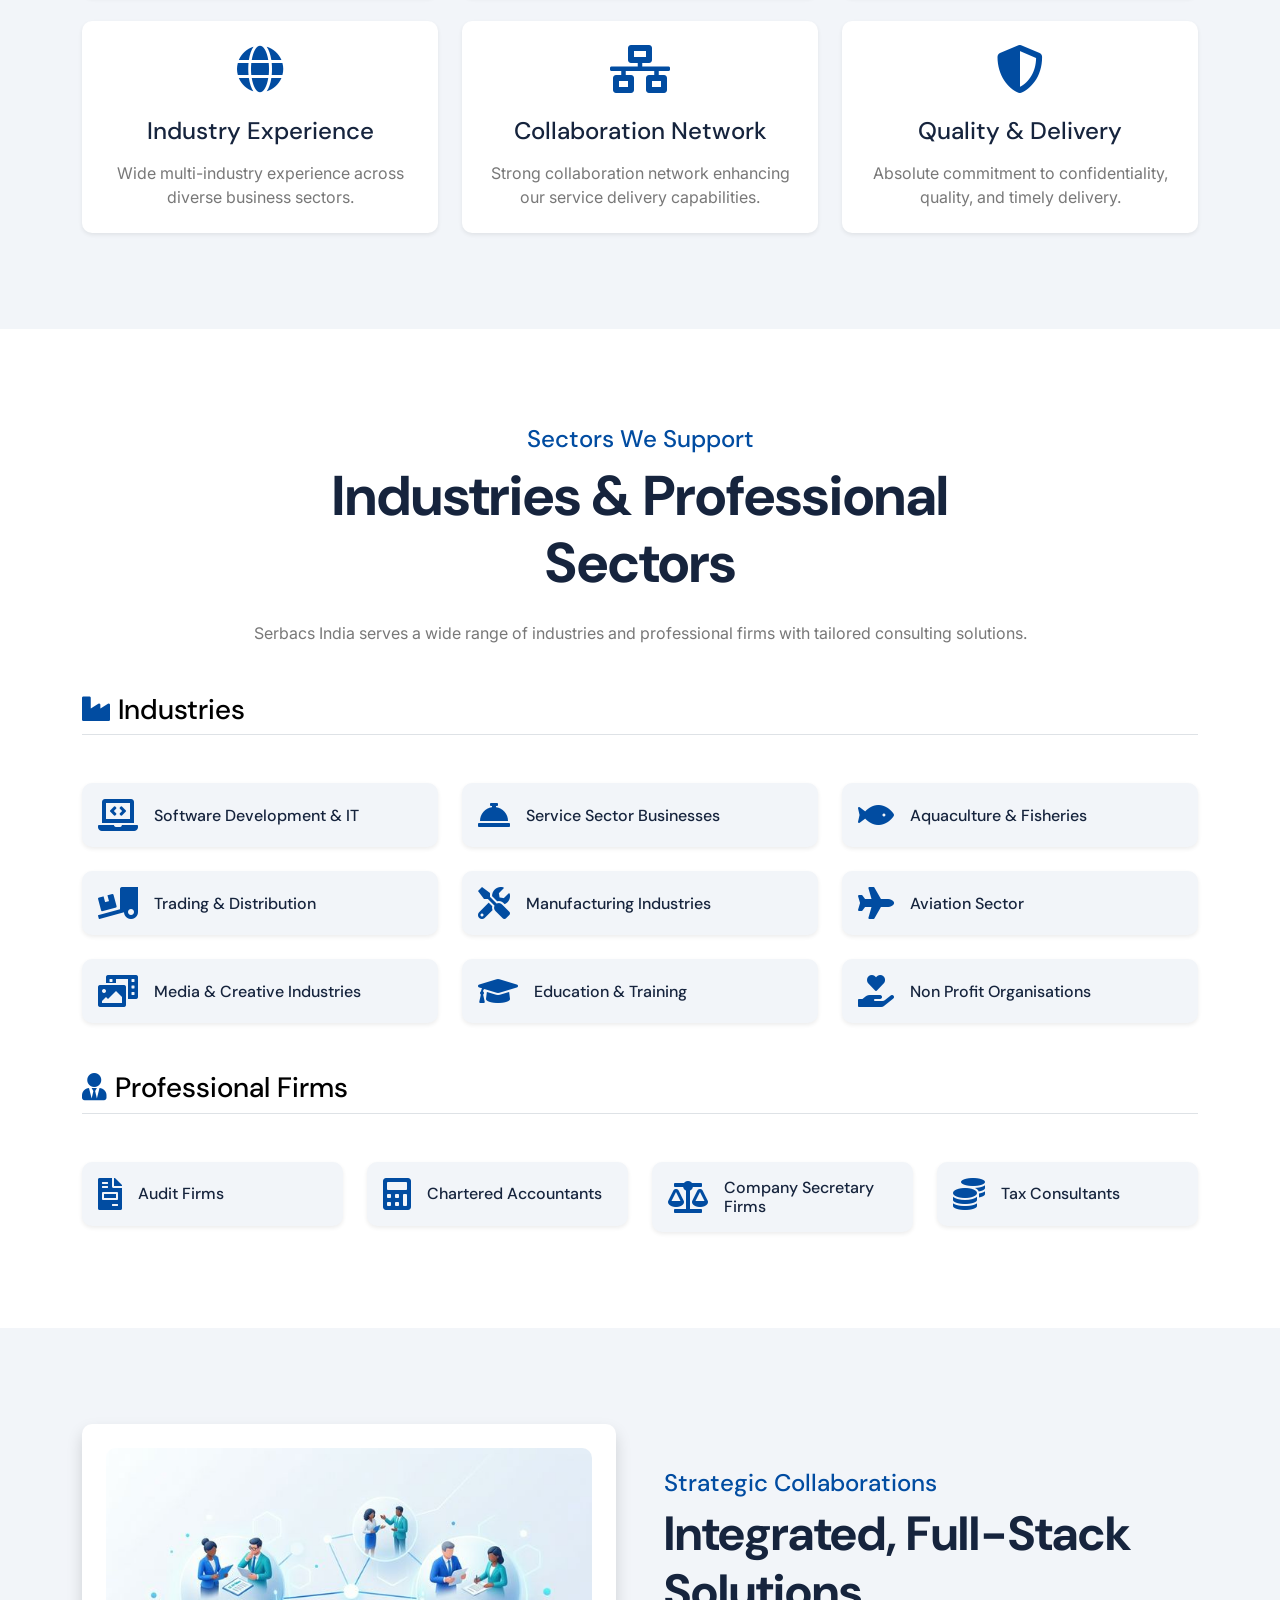
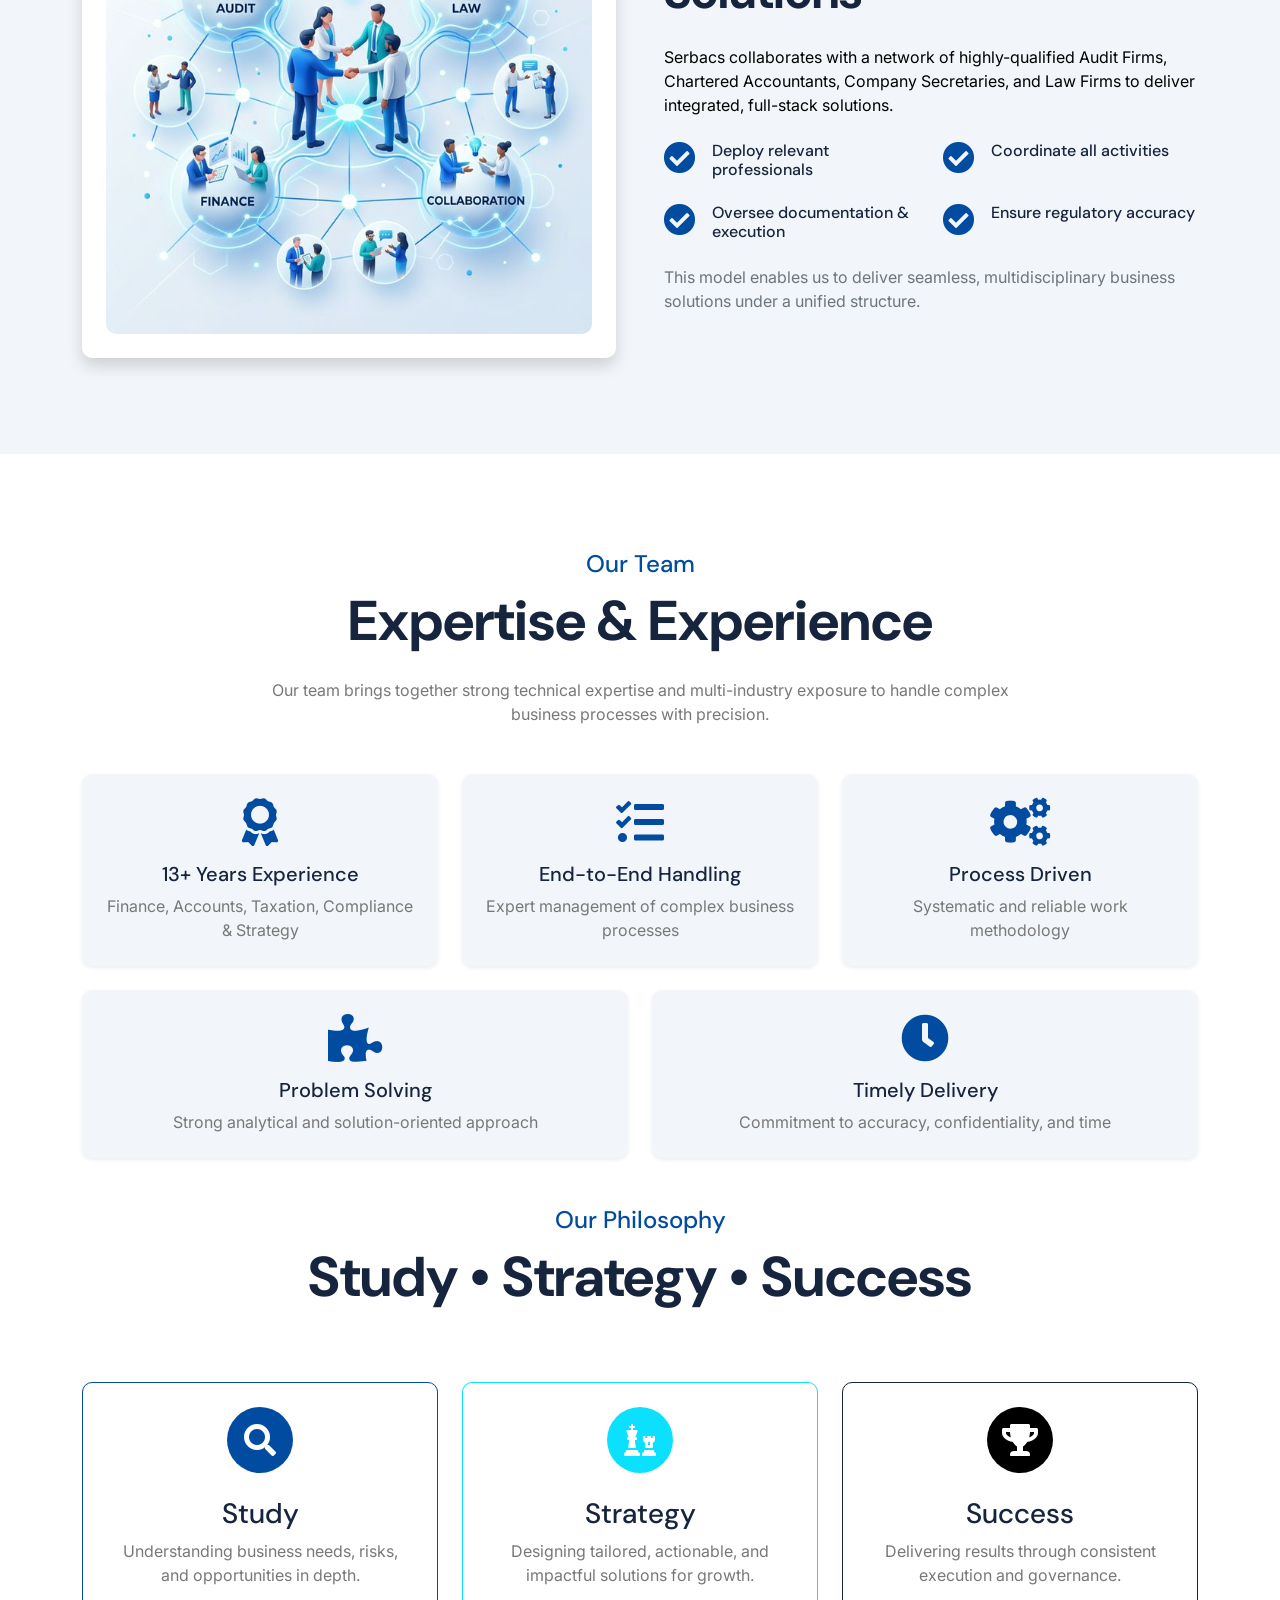
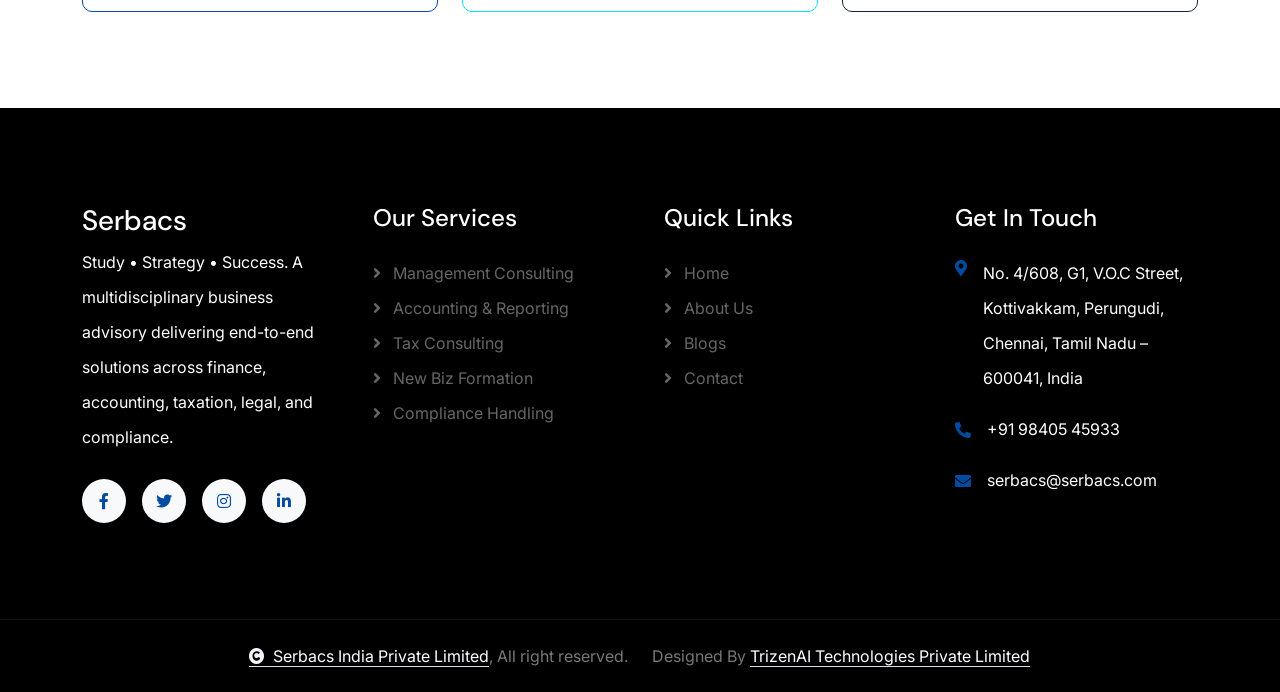
==== commit da5c38d1: "hash for unchanged files" ====
--- a/index.html
+++ b/index.html
@@ -88,7 +88,7 @@
                             
                             <!-- Mega Menu for Services -->
                             <div class="nav-item dropdown position-static">
-                                <a href="service.html" class="nav-link dropdown-toggle" data-bs-toggle="dropdown" data-bs-display="static">Services</a>
+                                <a href="#" class="nav-link dropdown-toggle" data-bs-toggle="dropdown" data-bs-display="static">Services</a>
                                 <div class="dropdown-menu mega-menu shadow border-0 mt-0 py-4" style="background: var(--bs-light);">
                                      <div class="container-fluid">
                                         <div class="row" style="color: var(--bs-dark);">
@@ -101,73 +101,73 @@
                                             <div class="col-lg-3 col-md-4">
                                                 <h6 class="text-uppercase text-primary border-bottom border-light pb-1 mb-2 mega-menu-title">1. Business Management Consulting</h6>
                                                 <ul class="list-unstyled mb-3 ms-1">
-                                                    <li><a href="service.html" class="text-dark text-decoration-none d-block py-0 fs-sm">CFO & Finance Controller Services</a></li>
-                                                    <li><a href="service.html" class="text-dark text-decoration-none d-block py-0 fs-sm">Budgeting, Forecasting & Cash Flow Management</a></li>
-                                                    <li><a href="service.html" class="text-dark text-decoration-none d-block py-0 fs-sm">Feasibility Studies & Business Planning</a></li>
-                                                    <li><a href="service.html" class="text-dark text-decoration-none d-block py-0 fs-sm">Internal Controls & SOP Development</a></li>
-                                                    <li><a href="service.html" class="text-dark text-decoration-none d-block py-0 fs-sm">Costing, Pricing & Performance Dashboards</a></li>
+                                                    <li><a href="#" class="text-dark text-decoration-none d-block py-0 fs-sm">CFO & Finance Controller Services</a></li>
+                                                    <li><a href="#" class="text-dark text-decoration-none d-block py-0 fs-sm">Budgeting, Forecasting & Cash Flow Management</a></li>
+                                                    <li><a href="#" class="text-dark text-decoration-none d-block py-0 fs-sm">Feasibility Studies & Business Planning</a></li>
+                                                    <li><a href="#" class="text-dark text-decoration-none d-block py-0 fs-sm">Internal Controls & SOP Development</a></li>
+                                                    <li><a href="#" class="text-dark text-decoration-none d-block py-0 fs-sm">Costing, Pricing & Performance Dashboards</a></li>
                                                 </ul>
                                                 
                                                 <h6 class="text-uppercase text-primary border-bottom border-light pb-1 mb-2 mega-menu-title">2. Accounting & Reporting</h6>
                                                 <ul class="list-unstyled mb-3 ms-1">
-                                                    <li><a href="service.html" class="text-dark text-decoration-none d-block py-0 fs-sm">General Accounting & Bookkeeping</a></li>
-                                                    <li><a href="service.html" class="text-dark text-decoration-none d-block py-0 fs-sm">Financial Analysis</a></li>
-                                                    <li><a href="service.html" class="text-dark text-decoration-none d-block py-0 fs-sm">MIS Reporting & management dashboards</a></li>
-                                                    <li><a href="service.html" class="text-dark text-decoration-none d-block py-0 fs-sm">Preparation of Financial Statements</a></li>
-                                                    <li><a href="service.html" class="text-dark text-decoration-none d-block py-0 fs-sm">Receivables & Payables Management</a></li>
-                                                    <li><a href="service.html" class="text-dark text-decoration-none d-block py-0 fs-sm">Periodic Closings</a></li>
-                                                    <li><a href="service.html" class="text-dark text-decoration-none d-block py-0 fs-sm">Audit Support</a></li>
+                                                    <li><a href="#" class="text-dark text-decoration-none d-block py-0 fs-sm">General Accounting & Bookkeeping</a></li>
+                                                    <li><a href="#" class="text-dark text-decoration-none d-block py-0 fs-sm">Financial Analysis</a></li>
+                                                    <li><a href="#" class="text-dark text-decoration-none d-block py-0 fs-sm">MIS Reporting & management dashboards</a></li>
+                                                    <li><a href="#" class="text-dark text-decoration-none d-block py-0 fs-sm">Preparation of Financial Statements</a></li>
+                                                    <li><a href="#" class="text-dark text-decoration-none d-block py-0 fs-sm">Receivables & Payables Management</a></li>
+                                                    <li><a href="#" class="text-dark text-decoration-none d-block py-0 fs-sm">Periodic Closings</a></li>
+                                                    <li><a href="#" class="text-dark text-decoration-none d-block py-0 fs-sm">Audit Support</a></li>
                                                 </ul>
 
                                                 <h6 class="text-uppercase text-primary border-bottom border-light pb-1 mb-2 mega-menu-title">3. Banking Process</h6>
                                                 <ul class="list-unstyled mb-2 ms-1">
-                                                    <li><a href="service.html" class="text-dark text-decoration-none d-block py-0 fs-sm">Day to day coordination with banks</a></li>
-                                                    <li><a href="service.html" class="text-dark text-decoration-none d-block py-0 fs-sm">Documentation for outward remittances & payments</a></li>
-                                                    <li><a href="service.html" class="text-dark text-decoration-none d-block py-0 fs-sm">Documentation for inward remittances & receipts</a></li>
-                                                    <li><a href="service.html" class="text-dark text-decoration-none d-block py-0 fs-sm">Ad hoc banking compliance</a></li>
-                                                    <li><a href="service.html" class="text-dark text-decoration-none d-block py-0 fs-sm">Liaison with bank officers for transaction or compliance clarity</a></li>
+                                                    <li><a href="#" class="text-dark text-decoration-none d-block py-0 fs-sm">Day to day coordination with banks</a></li>
+                                                    <li><a href="#" class="text-dark text-decoration-none d-block py-0 fs-sm">Documentation for outward remittances & payments</a></li>
+                                                    <li><a href="#" class="text-dark text-decoration-none d-block py-0 fs-sm">Documentation for inward remittances & receipts</a></li>
+                                                    <li><a href="#" class="text-dark text-decoration-none d-block py-0 fs-sm">Ad hoc banking compliance</a></li>
+                                                    <li><a href="#" class="text-dark text-decoration-none d-block py-0 fs-sm">Liaison with bank officers for transaction or compliance clarity</a></li>
                                                 </ul>
                                             </div>
 
                                             <!-- Col 2 -->
                                             <div class="col-lg-3 col-md-4">
                                                 <h6 class="text-uppercase text-primary border-bottom border-light pb-1 mb-2 mega-menu-title">4. Tax Consulting</h6>
-                                                <a href="service.html" class="text-dark text-decoration-none d-block py-0 fs-sm fw-bold mb-1">Direct Tax</a>
+                                                <a href="#" class="text-dark text-decoration-none d-block py-0 fs-sm fw-bold mb-1">Direct Tax</a>
                                                 <ul class="list-unstyled mb-2 ms-2">
-                                                    <li><a href="service.html" class="text-dark text-decoration-none d-block py-0 fs-sm">Tax Planning & Advisory</a></li>
-                                                    <li><a href="service.html" class="text-dark text-decoration-none d-block py-0 fs-sm">Income Tax Computation & Planning</a></li>
-                                                    <li><a href="service.html" class="text-dark text-decoration-none d-block py-0 fs-sm">ITR Filing</a></li>
-                                                    <li><a href="service.html" class="text-dark text-decoration-none d-block py-0 fs-sm">TDS/TCS Returns & Reconciliations</a></li>
-                                                    <li><a href="service.html" class="text-dark text-decoration-none d-block py-0 fs-sm">Assessment Representation & Notice Handling</a></li>
-                                                </ul>
-                                                <a href="service.html" class="text-dark text-decoration-none d-block py-0 fs-sm fw-bold mt-1 mb-1">Indirect Tax</a>
+                                                    <li><a href="#" class="text-dark text-decoration-none d-block py-0 fs-sm">Tax Planning & Advisory</a></li>
+                                                    <li><a href="#" class="text-dark text-decoration-none d-block py-0 fs-sm">Income Tax Computation & Planning</a></li>
+                                                    <li><a href="#" class="text-dark text-decoration-none d-block py-0 fs-sm">ITR Filing</a></li>
+                                                    <li><a href="#" class="text-dark text-decoration-none d-block py-0 fs-sm">TDS/TCS Returns & Reconciliations</a></li>
+                                                    <li><a href="#" class="text-dark text-decoration-none d-block py-0 fs-sm">Assessment Representation & Notice Handling</a></li>
+                                                </ul>
+                                                <a href="#" class="text-dark text-decoration-none d-block py-0 fs-sm fw-bold mt-1 mb-1">Indirect Tax</a>
                                                 <ul class="list-unstyled mb-3 ms-2">
-                                                    <li><a href="service.html" class="text-dark text-decoration-none d-block py-0 fs-sm">GST Registration & Amendments</a></li>
-                                                    <li><a href="service.html" class="text-dark text-decoration-none d-block py-0 fs-sm">GST Returns</a></li>
-                                                    <li><a href="service.html" class="text-dark text-decoration-none d-block py-0 fs-sm">LUT Filing for Exporters</a></li>
-                                                    <li><a href="service.html" class="text-dark text-decoration-none d-block py-0 fs-sm">E-Invoicing & E-Way Bills</a></li>
-                                                    <li><a href="service.html" class="text-dark text-decoration-none d-block py-0 fs-sm">GST Audit & Health Check</a></li>
-                                                    <li><a href="service.html" class="text-dark text-decoration-none d-block py-0 fs-sm">GST Notices & Department Enquiry Handling</a></li>
+                                                    <li><a href="#" class="text-dark text-decoration-none d-block py-0 fs-sm">GST Registration & Amendments</a></li>
+                                                    <li><a href="#" class="text-dark text-decoration-none d-block py-0 fs-sm">GST Returns</a></li>
+                                                    <li><a href="#" class="text-dark text-decoration-none d-block py-0 fs-sm">LUT Filing for Exporters</a></li>
+                                                    <li><a href="#" class="text-dark text-decoration-none d-block py-0 fs-sm">E-Invoicing & E-Way Bills</a></li>
+                                                    <li><a href="#" class="text-dark text-decoration-none d-block py-0 fs-sm">GST Audit & Health Check</a></li>
+                                                    <li><a href="#" class="text-dark text-decoration-none d-block py-0 fs-sm">GST Notices & Department Enquiry Handling</a></li>
                                                 </ul>
 
                                                 <h6 class="text-uppercase text-primary border-bottom border-light pb-1 mb-2 mega-menu-title">5. New Business Formation</h6>
                                                 <ul class="list-unstyled mb-3 ms-1">
-                                                    <li><a href="service.html" class="text-dark text-decoration-none d-block py-0 fs-sm">Private Limited Company</a></li>
-                                                    <li><a href="service.html" class="text-dark text-decoration-none d-block py-0 fs-sm">Public Limited Company</a></li>
-                                                    <li><a href="service.html" class="text-dark text-decoration-none d-block py-0 fs-sm">One Person Company</a></li>
-                                                    <li><a href="service.html" class="text-dark text-decoration-none d-block py-0 fs-sm">Limited Liability Partnership (LLP)</a></li>
-                                                    <li><a href="service.html" class="text-dark text-decoration-none d-block py-0 fs-sm">Partnership Firm</a></li>
-                                                    <li><a href="service.html" class="text-dark text-decoration-none d-block py-0 fs-sm">Sole Proprietorship</a></li>
-                                                    <li><a href="service.html" class="text-dark text-decoration-none d-block py-0 fs-sm">Section 8 (Non Profit) Company</a></li>
+                                                    <li><a href="#" class="text-dark text-decoration-none d-block py-0 fs-sm">Private Limited Company</a></li>
+                                                    <li><a href="#" class="text-dark text-decoration-none d-block py-0 fs-sm">Public Limited Company</a></li>
+                                                    <li><a href="#" class="text-dark text-decoration-none d-block py-0 fs-sm">One Person Company</a></li>
+                                                    <li><a href="#" class="text-dark text-decoration-none d-block py-0 fs-sm">Limited Liability Partnership (LLP)</a></li>
+                                                    <li><a href="#" class="text-dark text-decoration-none d-block py-0 fs-sm">Partnership Firm</a></li>
+                                                    <li><a href="#" class="text-dark text-decoration-none d-block py-0 fs-sm">Sole Proprietorship</a></li>
+                                                    <li><a href="#" class="text-dark text-decoration-none d-block py-0 fs-sm">Section 8 (Non Profit) Company</a></li>
                                                 </ul>
 
                                                 <h6 class="text-uppercase text-primary border-bottom border-light pb-1 mb-2 mega-menu-title">6. Subsidiary Formation</h6>
                                                 <ul class="list-unstyled mb-2 ms-1">
-                                                    <li><a href="service.html" class="text-dark text-decoration-none d-block py-0 fs-sm">Wholly Owned Subsidiary setup</a></li>
-                                                    <li><a href="service.html" class="text-dark text-decoration-none d-block py-0 fs-sm">Branch Office Registration</a></li>
-                                                    <li><a href="service.html" class="text-dark text-decoration-none d-block py-0 fs-sm">Liaison Office Registration</a></li>
-                                                    <li><a href="service.html" class="text-dark text-decoration-none d-block py-0 fs-sm">FEMA, RBI, MCA Compliance</a></li>
-                                                    <li><a href="service.html" class="text-dark text-decoration-none d-block py-0 fs-sm">End to end documentation and approvals</a></li>
+                                                    <li><a href="#" class="text-dark text-decoration-none d-block py-0 fs-sm">Wholly Owned Subsidiary setup</a></li>
+                                                    <li><a href="#" class="text-dark text-decoration-none d-block py-0 fs-sm">Branch Office Registration</a></li>
+                                                    <li><a href="#" class="text-dark text-decoration-none d-block py-0 fs-sm">Liaison Office Registration</a></li>
+                                                    <li><a href="#" class="text-dark text-decoration-none d-block py-0 fs-sm">FEMA, RBI, MCA Compliance</a></li>
+                                                    <li><a href="#" class="text-dark text-decoration-none d-block py-0 fs-sm">End to end documentation and approvals</a></li>
                                                 </ul>
                                             </div>
 
@@ -175,27 +175,27 @@
                                             <div class="col-lg-3 col-md-4">
                                                 <h6 class="text-uppercase text-primary border-bottom border-light pb-1 mb-2 mega-menu-title">7. Entity Restructuring</h6>
                                                 <ul class="list-unstyled mb-3 ms-1">
-                                                    <li><a href="service.html" class="text-dark text-decoration-none d-block py-0 fs-sm">Private Limited Company → LLP</a></li>
-                                                    <li><a href="service.html" class="text-dark text-decoration-none d-block py-0 fs-sm">LLP → Private Limited Company</a></li>
-                                                    <li><a href="service.html" class="text-dark text-decoration-none d-block py-0 fs-sm">Partnership → Private Limited Company</a></li>
-                                                    <li><a href="service.html" class="text-dark text-decoration-none d-block py-0 fs-sm">Complete entity migration planning & compliance</a></li>
+                                                    <li><a href="#" class="text-dark text-decoration-none d-block py-0 fs-sm">Private Limited Company → LLP</a></li>
+                                                    <li><a href="#" class="text-dark text-decoration-none d-block py-0 fs-sm">LLP → Private Limited Company</a></li>
+                                                    <li><a href="#" class="text-dark text-decoration-none d-block py-0 fs-sm">Partnership → Private Limited Company</a></li>
+                                                    <li><a href="#" class="text-dark text-decoration-none d-block py-0 fs-sm">Complete entity migration planning & compliance</a></li>
                                                 </ul>
 
                                                 <h6 class="text-uppercase text-primary border-bottom border-light pb-1 mb-2 mega-menu-title">8. Legal Consulting</h6>
                                                 <ul class="list-unstyled mb-3 ms-1">
-                                                    <li><a href="service.html" class="text-dark text-decoration-none d-block py-0 fs-sm">Corporate Legal Advisory</a></li>
-                                                    <li><a href="service.html" class="text-dark text-decoration-none d-block py-0 fs-sm">Agreement Drafting & Review</a></li>
-                                                    <li><a href="service.html" class="text-dark text-decoration-none d-block py-0 fs-sm">Labour Law & Compliance</a></li>
-                                                    <li><a href="service.html" class="text-dark text-decoration-none d-block py-0 fs-sm">General Legal Documentation & Compliance Support</a></li>
+                                                    <li><a href="#" class="text-dark text-decoration-none d-block py-0 fs-sm">Corporate Legal Advisory</a></li>
+                                                    <li><a href="#" class="text-dark text-decoration-none d-block py-0 fs-sm">Agreement Drafting & Review</a></li>
+                                                    <li><a href="#" class="text-dark text-decoration-none d-block py-0 fs-sm">Labour Law & Compliance</a></li>
+                                                    <li><a href="#" class="text-dark text-decoration-none d-block py-0 fs-sm">General Legal Documentation & Compliance Support</a></li>
                                                 </ul>
 
                                                 <h6 class="text-uppercase text-primary border-bottom border-light pb-1 mb-2 mega-menu-title">9. Compliance Handling</h6>
                                                 <ul class="list-unstyled mb-2 ms-1">
-                                                    <li><a href="service.html" class="text-dark text-decoration-none d-block py-0 fs-sm">MCA/ROC Annual & Event based Compliance</a></li>
-                                                    <li><a href="service.html" class="text-dark text-decoration-none d-block py-0 fs-sm">GST Compliance</a></li>
-                                                    <li><a href="service.html" class="text-dark text-decoration-none d-block py-0 fs-sm">Income Tax Compliance</a></li>
-                                                    <li><a href="service.html" class="text-dark text-decoration-none d-block py-0 fs-sm">Labour Law Compliance</a></li>
-                                                    <li><a href="service.html" class="text-dark text-decoration-none d-block py-0 fs-sm">Sector specific/Industry specific Compliance</a></li>
+                                                    <li><a href="#" class="text-dark text-decoration-none d-block py-0 fs-sm">MCA/ROC Annual & Event based Compliance</a></li>
+                                                    <li><a href="#" class="text-dark text-decoration-none d-block py-0 fs-sm">GST Compliance</a></li>
+                                                    <li><a href="#" class="text-dark text-decoration-none d-block py-0 fs-sm">Income Tax Compliance</a></li>
+                                                    <li><a href="#" class="text-dark text-decoration-none d-block py-0 fs-sm">Labour Law Compliance</a></li>
+                                                    <li><a href="#" class="text-dark text-decoration-none d-block py-0 fs-sm">Sector specific/Industry specific Compliance</a></li>
                                                 </ul>
                                             </div>
                                         </div>
@@ -204,7 +204,7 @@
                                 </div>
                             </div>
                             
-                            <a href="blog.html" class="nav-item nav-link ">Blog</a>
+                            <a href="#" class="nav-item nav-link ">Blog</a>
                             <a href="contact.html" class="nav-item nav-link ">Contact</a>
                             <div class="nav-btn px-3">
                                 <a href="contact.html" class="btn btn-primary py-2 px-4 ms-3 flex-shrink-0">Get In Touch</a>
@@ -242,7 +242,7 @@
                                     <p class="mb-5 fs-5">A multidisciplinary business advisory delivering end to end solutions across finance, accounting, taxation, legal, and compliance.
                                     </p>
                                     <div class="d-flex justify-content-center justify-content-md-start flex-shrink-0 mb-4">
-                                        <a class="btn btn-light rounded-pill py-3 px-4 px-md-5 me-2" href="about.html"><i class="fas fa-info-circle me-2"></i> Learn More</a>
+                                        <a class="btn btn-light rounded-pill py-3 px-4 px-md-5 me-2" href="#"><i class="fas fa-info-circle me-2"></i> Learn More</a>
                                         <a class="btn btn-dark rounded-pill py-3 px-4 px-md-5 ms-2" href="contact.html">Contact Us</a>
                                     </div>
                                 </div>
@@ -272,7 +272,7 @@
                                     <p class="mb-5 fs-5">Ensuring seamless business operations for startups, SMEs, and corporates with expert guidance in finance and operations.
                                     </p>
                                     <div class="d-flex justify-content-center justify-content-md-end flex-shrink-0 mb-4">
-                                        <a class="btn btn-light rounded-pill py-3 px-4 px-md-5 me-2" href="service.html">Our Services</a>
+                                        <a class="btn btn-light rounded-pill py-3 px-4 px-md-5 me-2" href="#">Our Services</a>
                                         <a class="btn btn-dark rounded-pill py-3 px-4 px-md-5 ms-2" href="contact.html">Get In Touch</a>
                                     </div>
                                 </div>
@@ -299,7 +299,7 @@
                             <p class="text-dark"><i class="fa fa-check text-primary me-3"></i>End-to-end solutions across finance & accounting</p>
                             <p class="text-dark"><i class="fa fa-check text-primary me-3"></i>Corporate compliance & legal frameworks</p>
                             <p class="text-dark mb-4"><i class="fa fa-check text-primary me-3"></i>Strategic financial & operational advisory</p>
-                            <a class="btn btn-primary rounded-pill py-3 px-5" href="about.html">Read More About Us</a>
+                            <a class="btn btn-primary rounded-pill py-3 px-5" href="#">Read More About Us</a>
                         </div>
                     </div>
                     <div class="col-xl-6 wow fadeInRight" data-wow-delay="0.2s">
@@ -370,7 +370,7 @@
                             </div>
                             <h4>Business Management</h4>
                             <p class="mb-4">Strategic financial and operational advisory to strengthen core business functions.</p>
-                            <a class="btn btn-light rounded-pill py-2 px-4" href="service.html">Learn More</a>
+                            <a class="btn btn-light rounded-pill py-2 px-4" href="#">Learn More</a>
                         </div>
                     </div>
                     <div class="col-md-6 col-lg-4 col-xl-3 wow fadeInUp" data-wow-delay="0.3s">
@@ -380,7 +380,7 @@
                             </div>
                             <h4>Accounting & Reporting</h4>
                             <p class="mb-4">General accounting, bookkeeping, and financial analysis for regulatory confidence.</p>
-                            <a class="btn btn-light rounded-pill py-2 px-4" href="service.html">Learn More</a>
+                            <a class="btn btn-light rounded-pill py-2 px-4" href="#">Learn More</a>
                         </div>
                     </div>
                     <div class="col-md-6 col-lg-4 col-xl-3 wow fadeInUp" data-wow-delay="0.5s">
@@ -390,7 +390,7 @@
                             </div>
                             <h4>Tax Consulting</h4>
                             <p class="mb-4">Direct and Indirect tax planning and compliance for startups and SMEs.</p>
-                            <a class="btn btn-light rounded-pill py-2 px-4" href="service.html">Learn More</a>
+                            <a class="btn btn-light rounded-pill py-2 px-4" href="#">Learn More</a>
                         </div>
                     </div>
                     <div class="col-md-6 col-lg-4 col-xl-3 wow fadeInUp" data-wow-delay="0.7s">
@@ -400,11 +400,11 @@
                             </div>
                             <h4>Legal & Compliance</h4>
                             <p class="mb-4">Corporate legal advisory and regulatory compliance support across the business lifecycle.</p>
-                            <a class="btn btn-light rounded-pill py-2 px-4" href="service.html">Learn More</a>
+                            <a class="btn btn-light rounded-pill py-2 px-4" href="#">Learn More</a>
                         </div>
                     </div>
                     <div class="col-12 text-center wow fadeInUp" data-wow-delay="0.2s">
-                        <a class="btn btn-primary rounded-pill py-3 px-5" href="service.html">View All Services</a>
+                        <a class="btn btn-primary rounded-pill py-3 px-5" href="#">View All Services</a>
                     </div>
                 </div>
             </div>
@@ -737,11 +737,11 @@
                     <div class="col-md-6 col-lg-6 col-xl-3">
                         <div class="footer-item">
                             <h4 class="text-white mb-4">Our Services</h4>
-                            <a href="service.html"><i class="fas fa-angle-right me-2"></i> Management Consulting</a>
-                            <a href="service.html"><i class="fas fa-angle-right me-2"></i> Accounting & Reporting</a>
-                            <a href="service.html"><i class="fas fa-angle-right me-2"></i> Tax Consulting</a>
-                            <a href="service.html"><i class="fas fa-angle-right me-2"></i> New Biz Formation</a>
-                            <a href="service.html"><i class="fas fa-angle-right me-2"></i> Compliance Handling</a>
+                            <a href="#"><i class="fas fa-angle-right me-2"></i> Management Consulting</a>
+                            <a href="#"><i class="fas fa-angle-right me-2"></i> Accounting & Reporting</a>
+                            <a href="#"><i class="fas fa-angle-right me-2"></i> Tax Consulting</a>
+                            <a href="#"><i class="fas fa-angle-right me-2"></i> New Biz Formation</a>
+                            <a href="#"><i class="fas fa-angle-right me-2"></i> Compliance Handling</a>
                         </div>
                     </div>
                     <!-- Column 3: Quick Links -->
@@ -749,8 +749,8 @@
                         <div class="footer-item">
                             <h4 class="text-white mb-4">Quick Links</h4>
                             <a href="index.html"><i class="fas fa-angle-right me-2"></i> Home</a>
-                            <a href="about.html"><i class="fas fa-angle-right me-2"></i> About Us</a>
-                            <a href="blog.html"><i class="fas fa-angle-right me-2"></i> Blogs</a>
+                            <a href="#"><i class="fas fa-angle-right me-2"></i> About Us</a>
+                            <a href="#"><i class="fas fa-angle-right me-2"></i> Blogs</a>
                             <a href="contact.html"><i class="fas fa-angle-right me-2"></i> Contact</a>
                         </div>
                     </div>
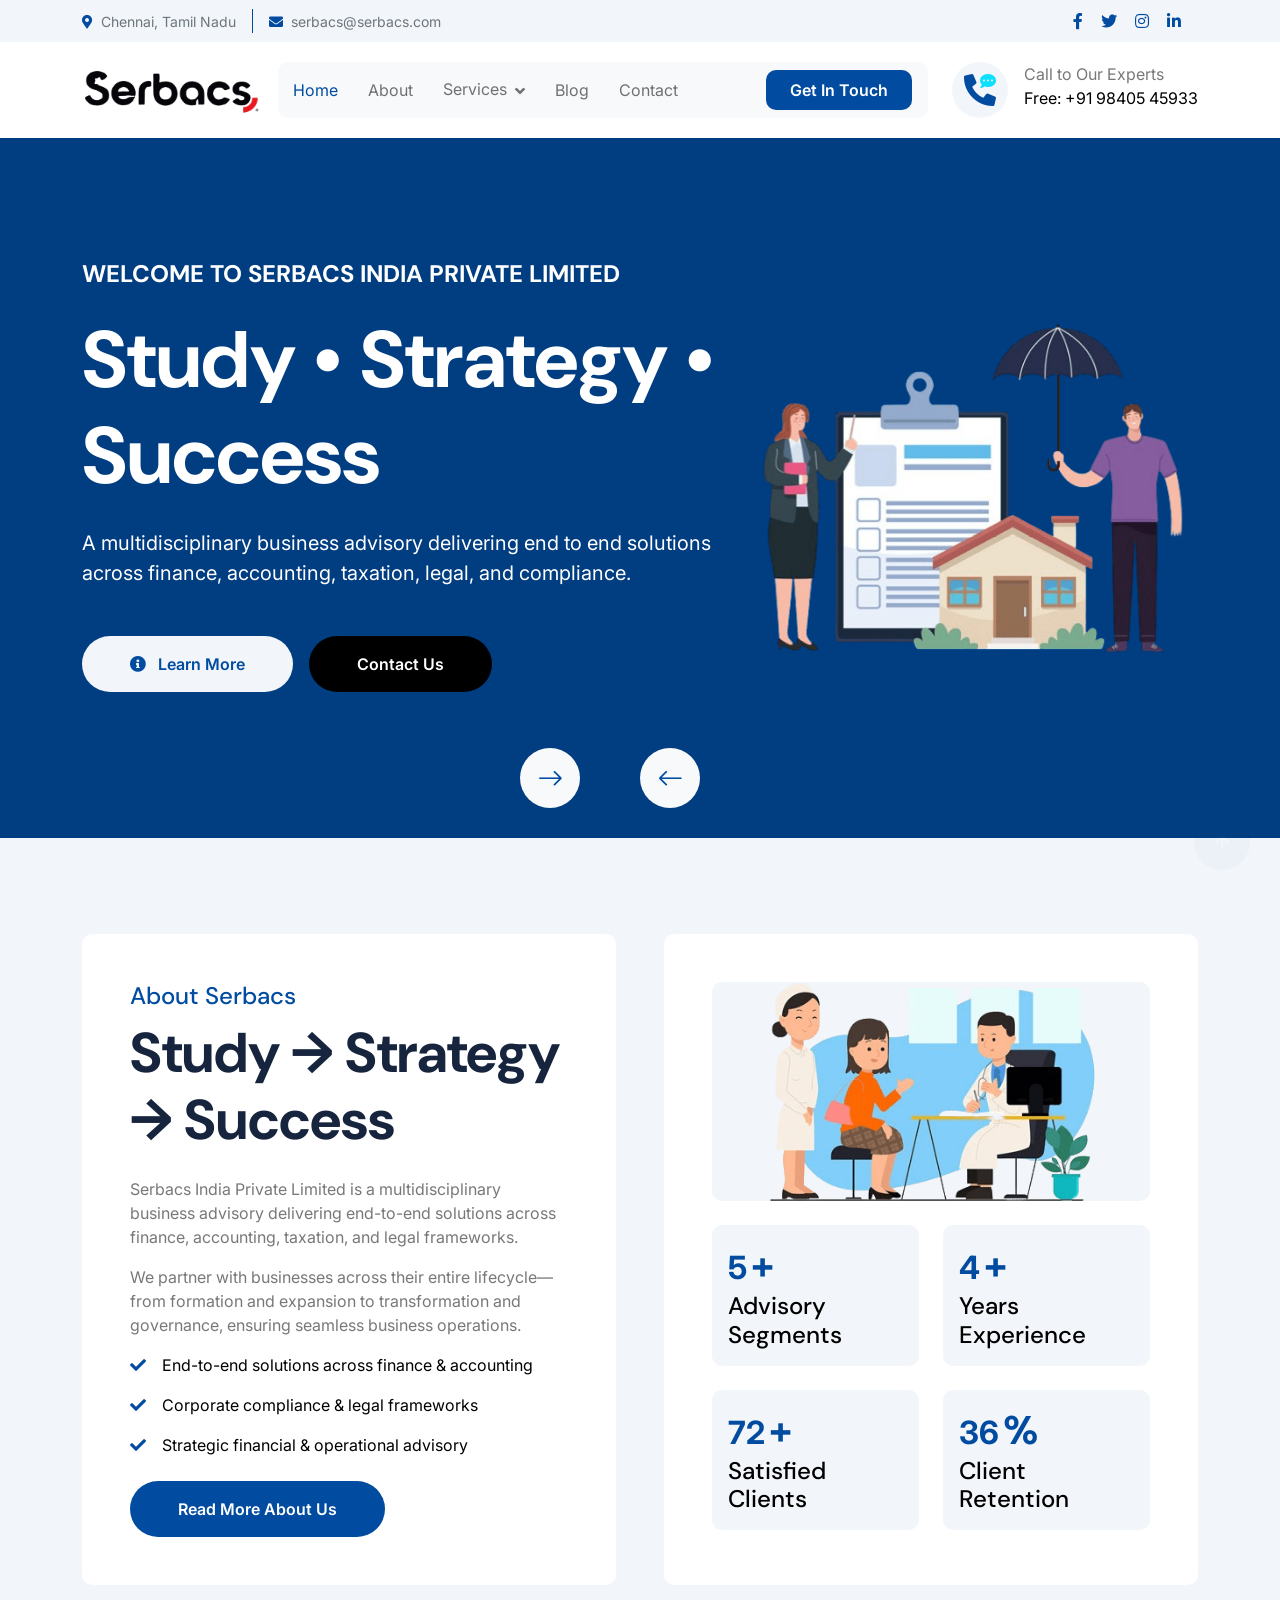
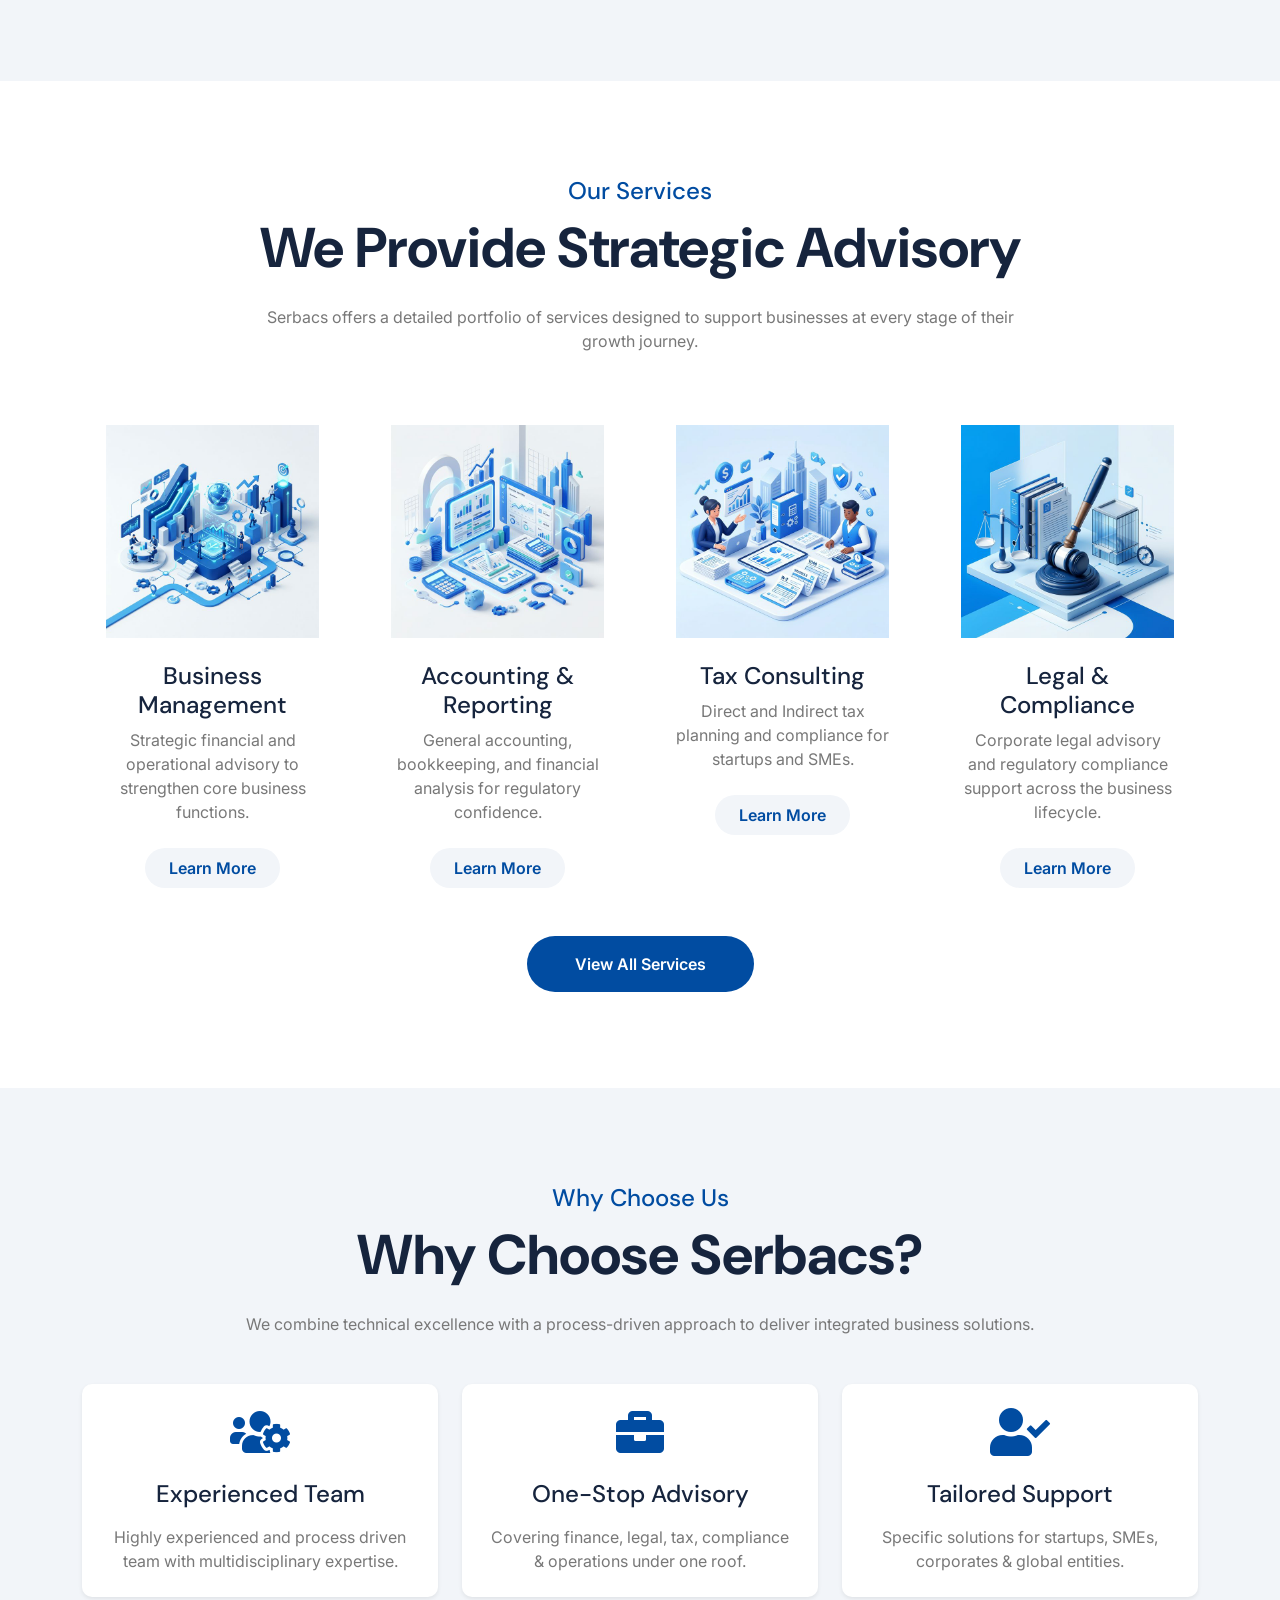
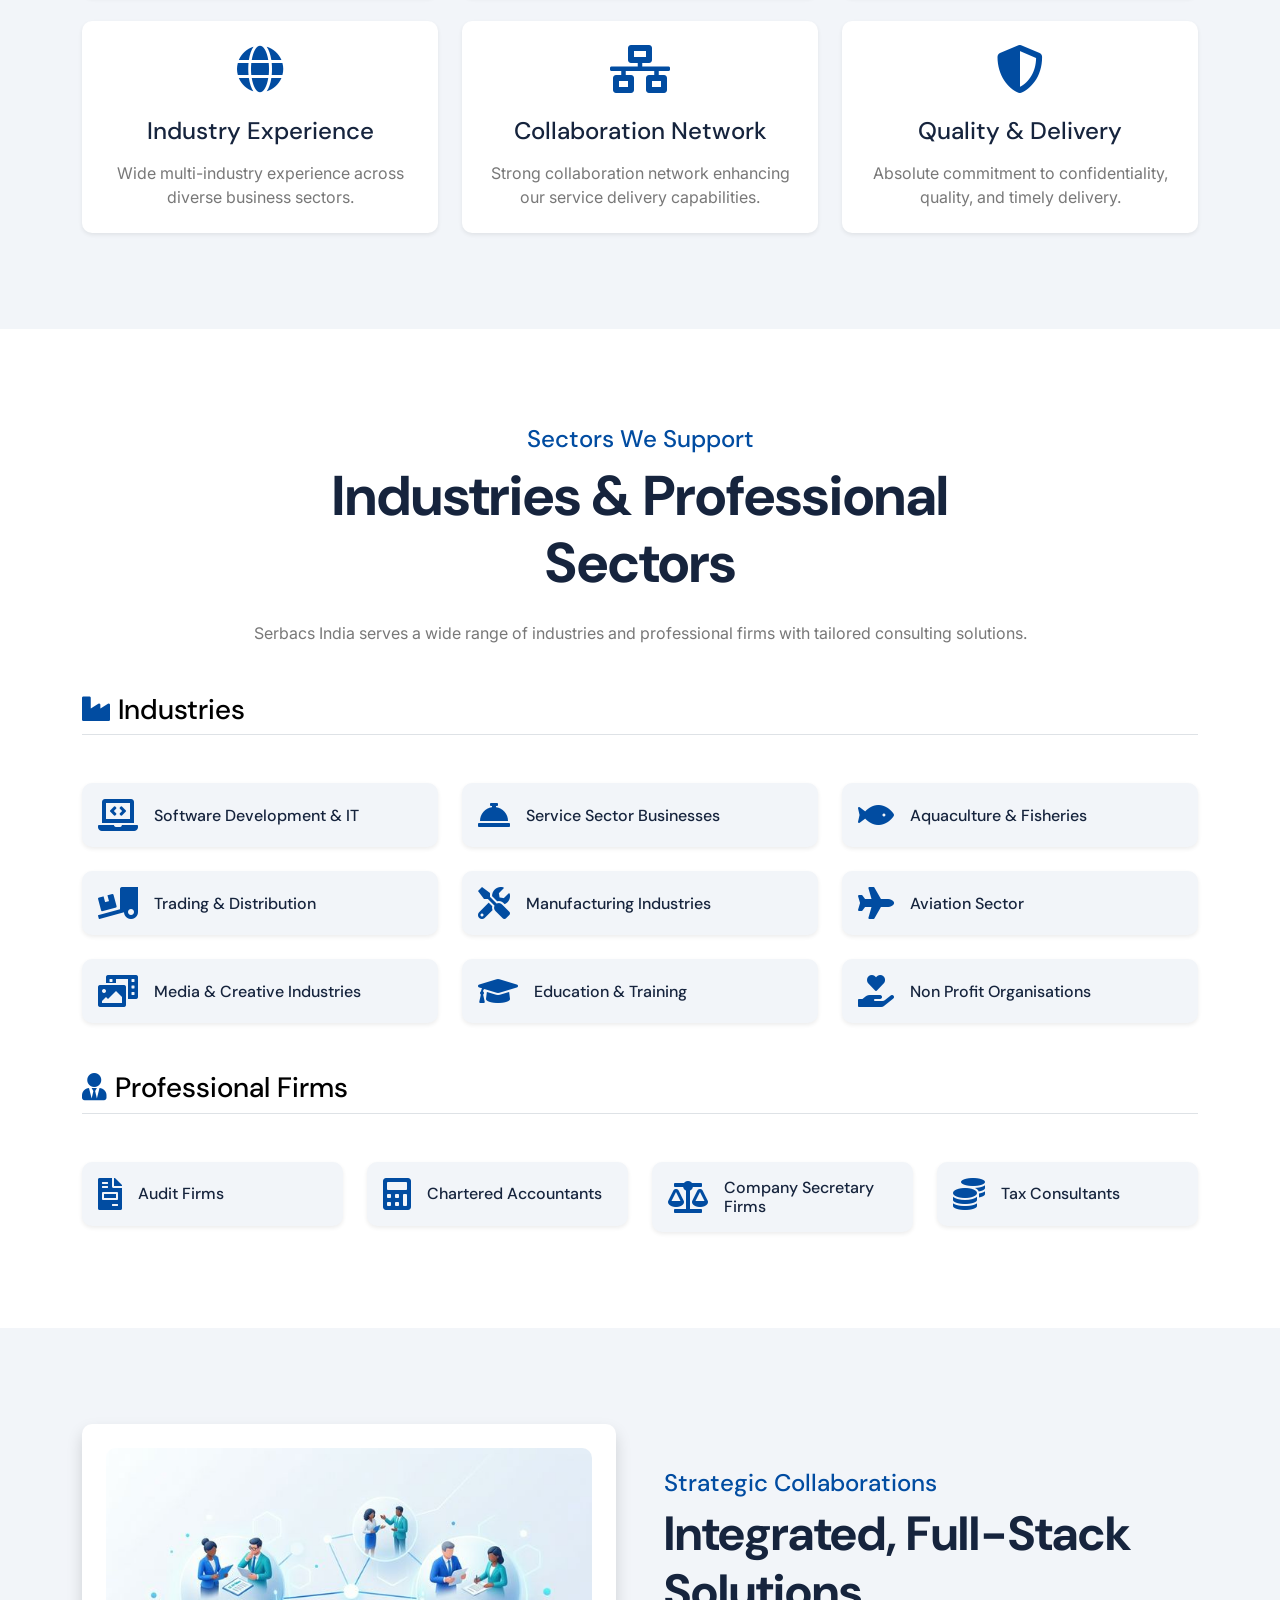
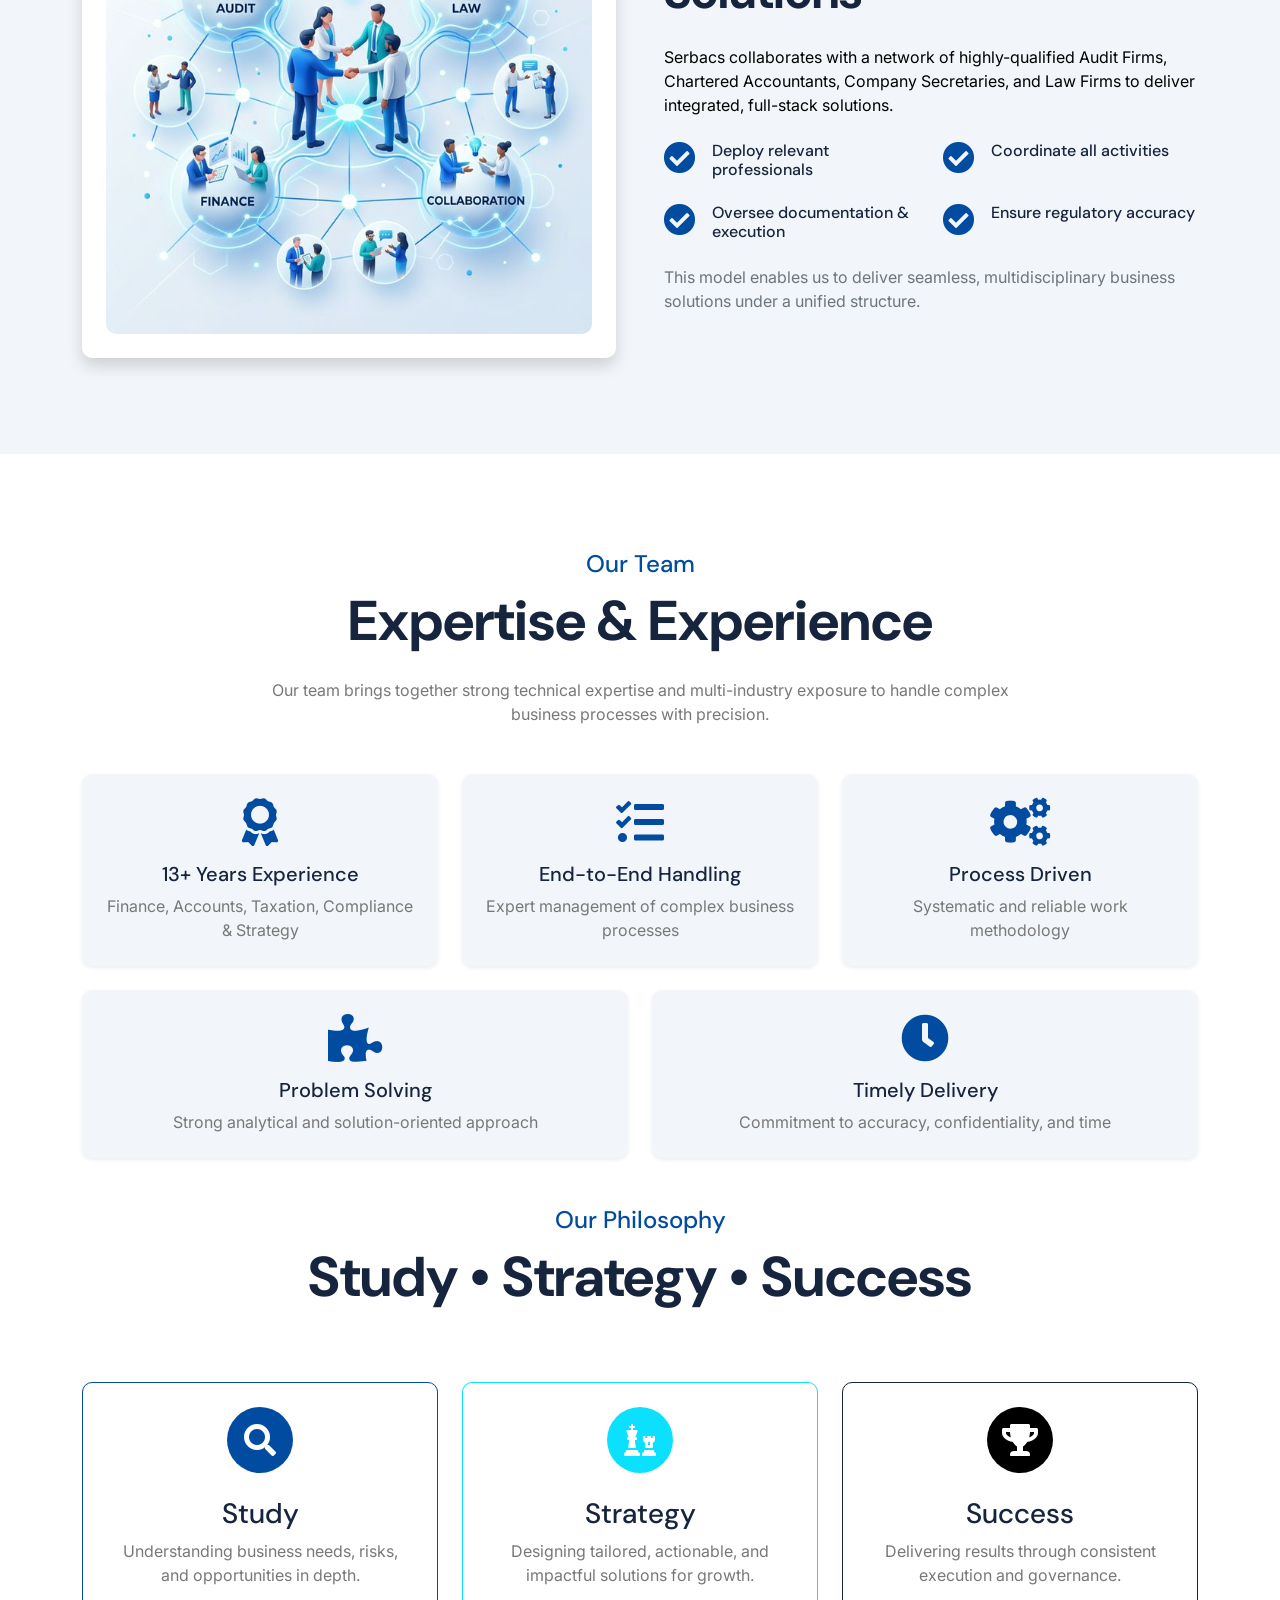
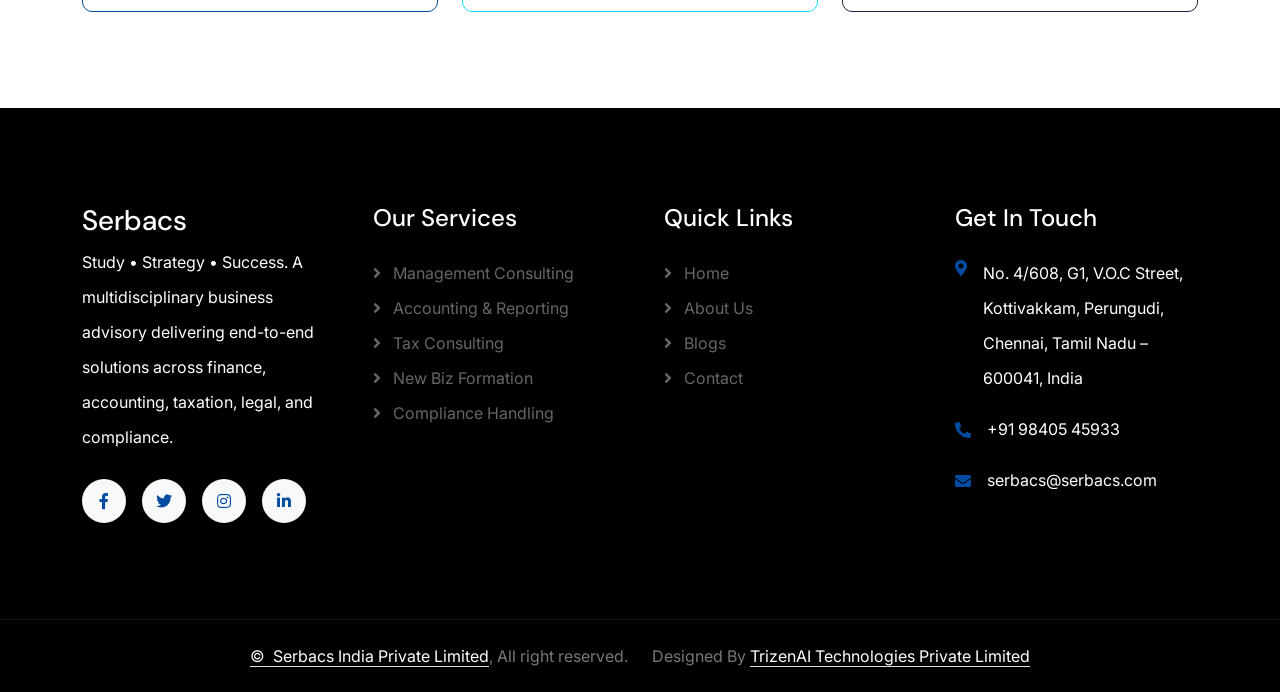
==== commit a521d37b: "updated the footer bottom" ====
--- a/index.html
+++ b/index.html
@@ -777,22 +777,20 @@
         </div>
         <!-- Footer End -->
         
-        <!-- Copyright Start -->
-        <div class="container-fluid copyright py-4">
+        <!-- footer-bottom Start -->
+        <div class="container-fluid footer-bottom py-4">
             <div class="container">
                 <div class="row g-4 align-items-center">
                     <div class="col-md-6 text-center text-md-end mb-md-0">
-                        <span class="text-body"><a href="index.html" class="border-bottom text-white"><i class="fas fa-copyright text-light me-2"></i>Serbacs India Private Limited</a>, All right reserved.</span>
+                        <span class="text-body"><a href="index.html" class="border-bottom text-white"><span class="text-light me-2">&copy;</span>Serbacs India Private Limited</a>, All right reserved.</span>
                     </div>
                     <div class="col-md-6 text-center text-md-start text-body">
-                        <!--/*** The author’s attribution link must remain intact in the template. ***/-->
-                        <!--/*** If you wish to remove this credit link, please purchase the Pro Version . ***/-->
                         Designed By <a class="border-bottom text-white" href="https://www.trizen-ai.com/">TrizenAI Technologies Private Limited</a>
                     </div>
                 </div>
             </div>
         </div>
-        <!-- Copyright End -->
+        <!-- footer-bottom End -->
 
 
         <!-- Back to Top -->
--- a/css/style.css
+++ b/css/style.css
@@ -739,12 +739,12 @@
 /*** Footer End ***/
 
 
-/*** copyright Start ***/
-.copyright {
+/*** footer-bottom Start ***/
+.footer-bottom {
     background: var(--bs-dark);
     border-top: 1px solid rgba(255, 255, 255, .08);
 }
-/*** copyright end ***/
+/*** footer-bottom end ***/
 
 /* Mega Menu Core Styles */
 .fs-sm { font-size: 0.82rem; line-height: 1.3; margin-bottom: 5px;}
